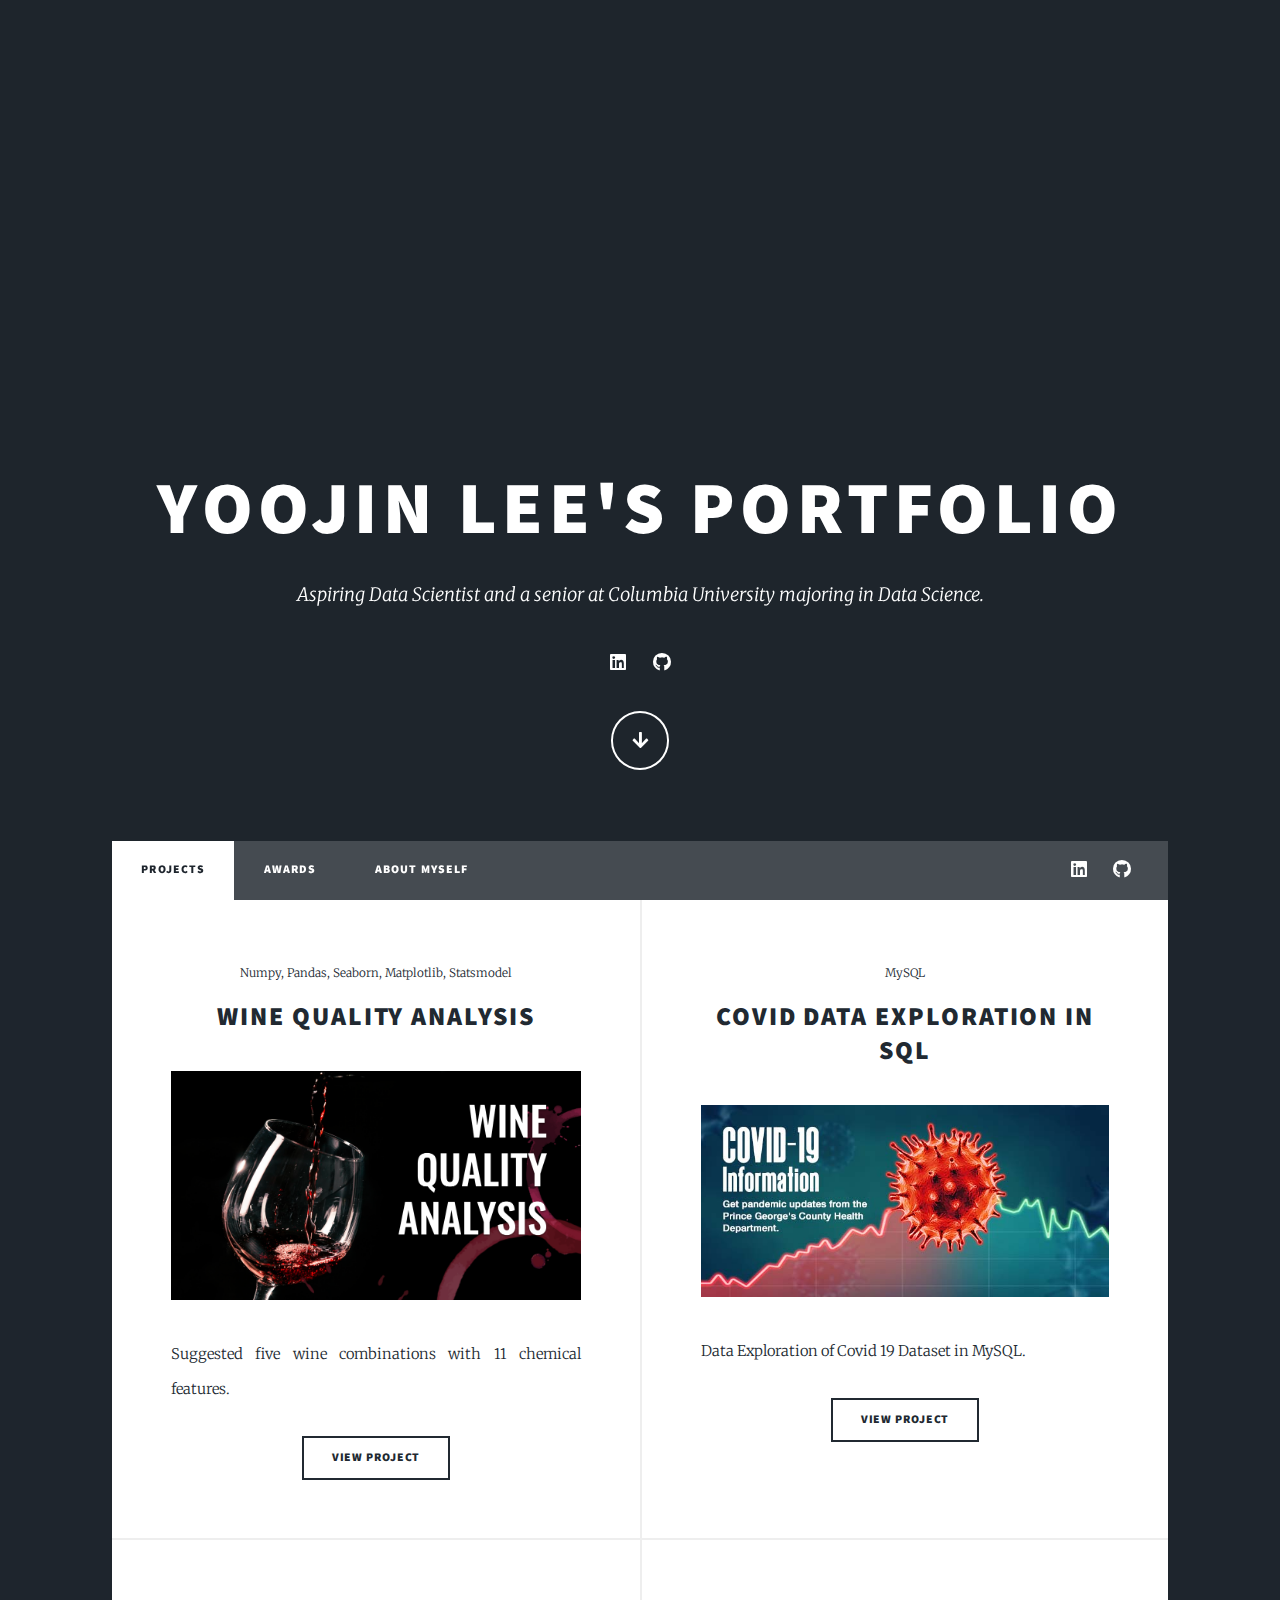
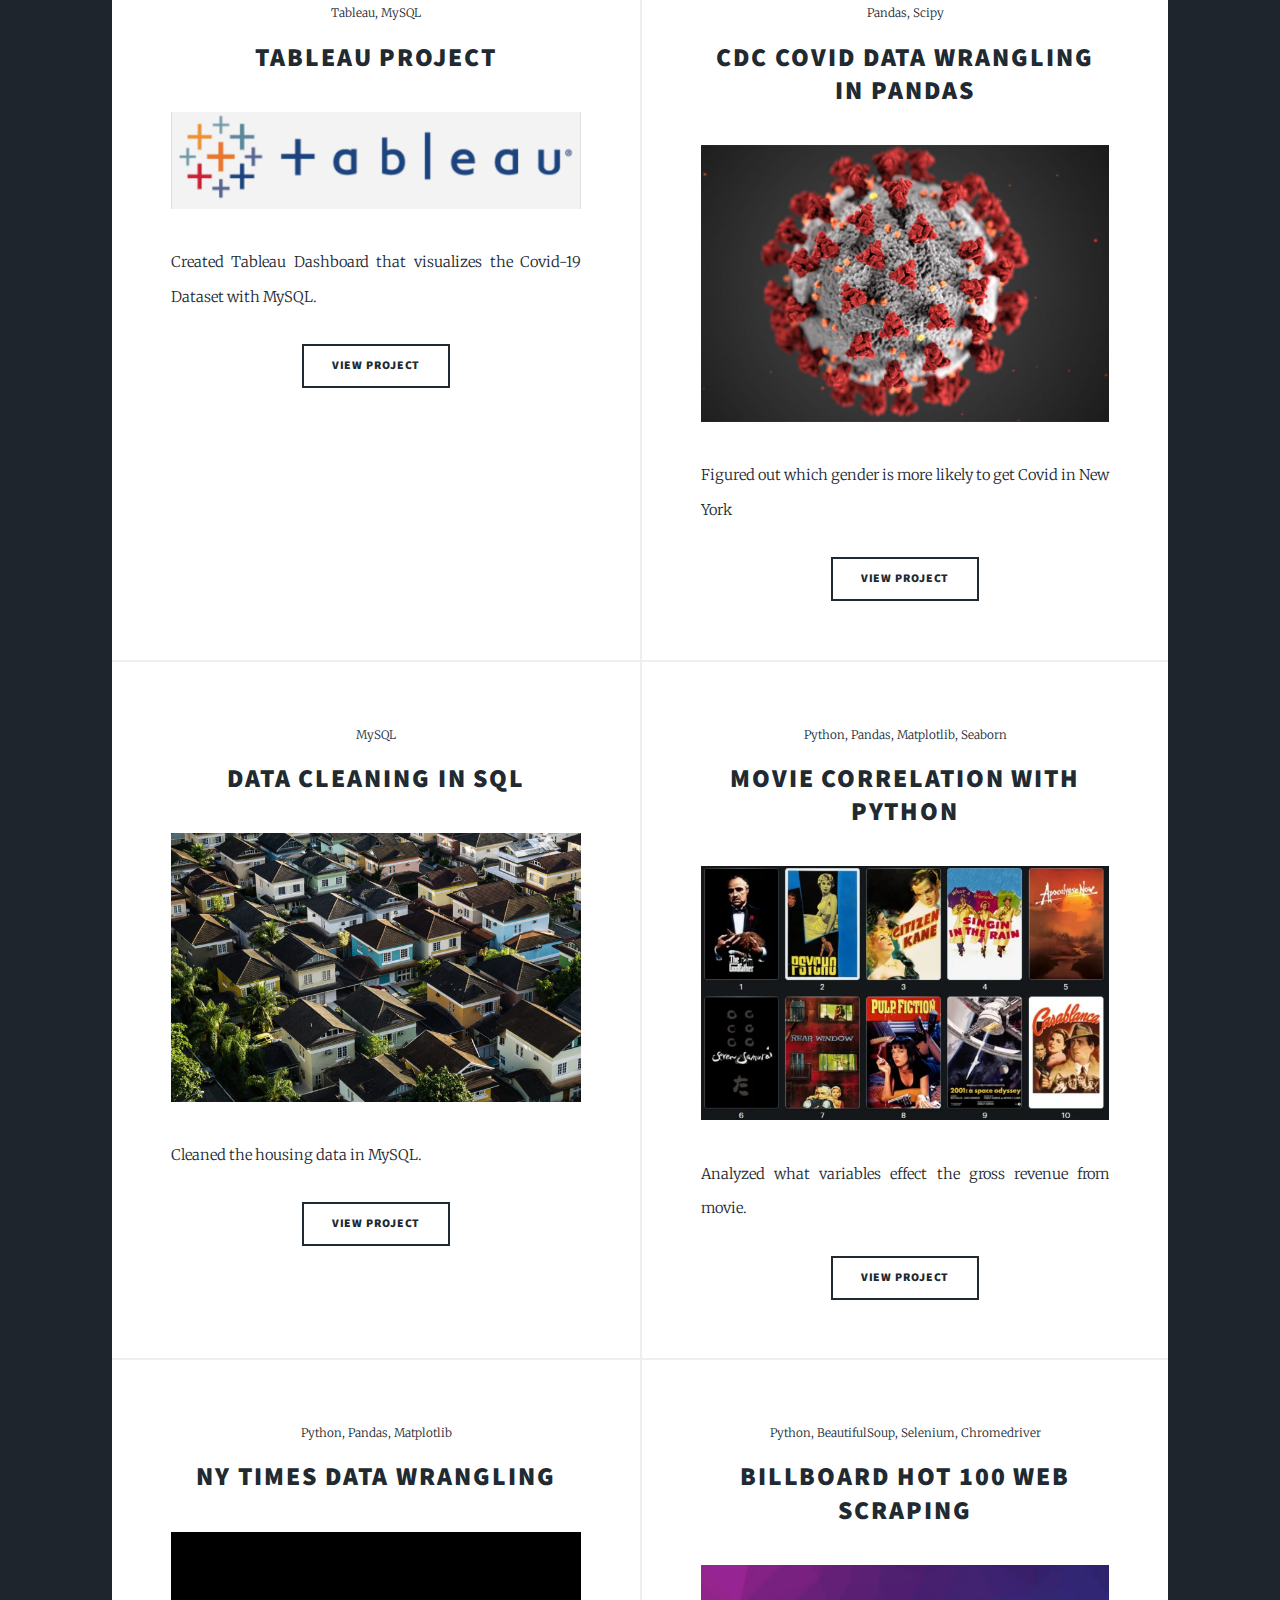
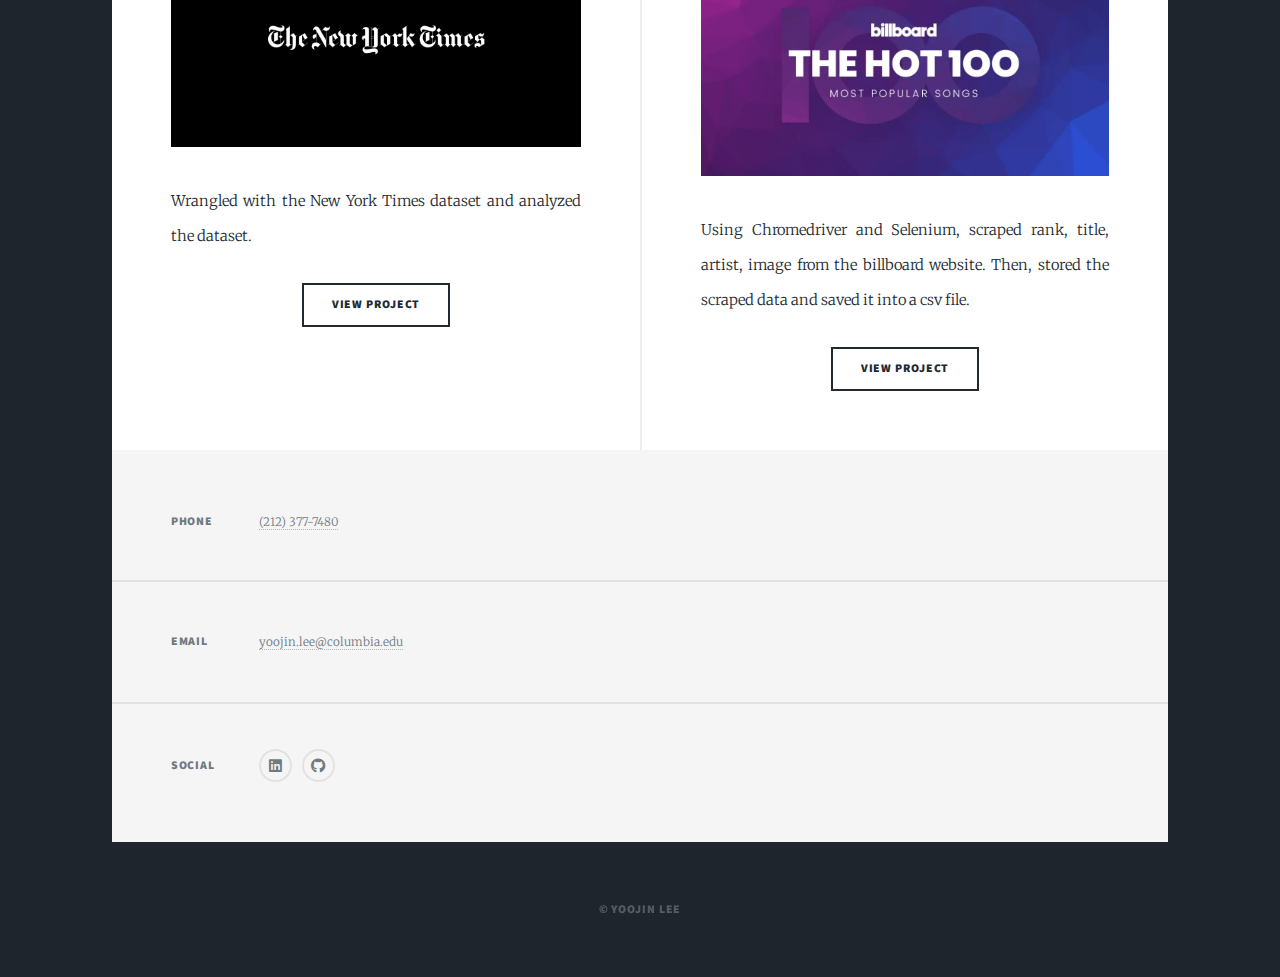
==== index.html @ 4688cf3a "Add files via upload" ====
<!DOCTYPE HTML>
<!--
	Massively by HTML5 UP
	html5up.net | @ajlkn
	Free for personal and commercial use under the CCA 3.0 license (html5up.net/license)
-->
<html>
	<head>
		<title>Yoojin Lee's Portfolio</title>
		<meta charset="utf-8" />
		<meta name="viewport" content="width=device-width, initial-scale=1, user-scalable=no" />
		<link rel="stylesheet" href="assets/css/main.css" />
		<noscript><link rel="stylesheet" href="assets/css/noscript.css" /></noscript>
	</head>
	<body class="is-preload">

		<!-- Wrapper -->
			<div id="wrapper" class="fade-in">

				<!-- Intro -->
					<div id="intro">
						<h1>Yoojin Lee's Portfolio<br />
						</h1>
						<p>Aspiring Data Scientist and a senior at Columbia University majoring in Data Science. <a href="https://html5up.net"></a><br />
						 <a href="https://html5up.net/license"></a></p>
						 <ul class="icons">
						<li><a href="https://www.linkedin.com/in/yoojinleeee/" class="icon brands fa-linkedin"><span class="label">LinkedIn</span></a></li>
						<li><a href="https://github.com/yl540016" class="icon brands fa-github"><span class="label">GitHub</span></a></li>
						</ul>
						<ul class="actions">
							<li><a href="#header" class="button icon solid solo fa-arrow-down scrolly">Continue</a></li>
						</ul>
					</div>

				<!-- Header -->
					<header id="header">
						<a href="index.html" class="logo">Projects</a>
					</header>

				<!-- Nav -->
					<nav id="nav">
						<ul class="links">
							<li class="active"><a href="index.html">Projects</a></li>
							<li><a href="generic.html">Awards</a></li>
							<li><a href="elements.html">About myself</a></li>
						</ul>
						<ul class="icons">
							<li><a href="#" class="icon brands fa-linkedin"><span class="label">LinkedIn</span></a></li>
							<li><a href="#" class="icon brands fa-github"><span class="label">GitHub</span></a></li>
						</ul>
					</nav>

				<!-- Main -->
					<div id="main">


						<!-- Posts -->
							<section class="posts">

								<!-- Wine Quality Analysis-->	
								<article>
									<header>
										<span class="date">Numpy, Pandas, Seaborn, Matplotlib, Statsmodel</span>
										<h2><a href="#">Wine Quality Analysis<br />
										</a></h2>
									</header>
									<a href="#" class="image fit"><img src="images/wine.png" alt="" /></a>
									<p>Suggested five wine combinations with 11 chemical features.</p>
									<ul class="actions special">
										<li><a href="https://github.com/yl540016/PortfolioProjects/blob/main/WineQualityAnalysis.ipynb" class="button">View Project</a></li>
									</ul>
								</article>

								<!-- COVID DATA -->	
								<article>
									<header>
										<span class="date">MySQL</span>
										<h2><a href="#">COVID Data Exploration in SQL<br />
										</a></h2>
									</header>
									<a href="#" class="image fit"><img src="images/covid.jpeg" alt="" /></a>
									<p>Data Exploration of Covid 19 Dataset in MySQL.</p>
									<ul class="actions special">
										<li><a href="https://github.com/yl540016/PortfolioProjects/blob/main/covid_project.sql" class="button">View Project</a></li>
									</ul>
								</article>

								<!-- Tableau-->	
								<article>
									<header>
										<span class="date">Tableau, MySQL</span>
										<h2><a href="#">Tableau Project<br />
										</a></h2>
									</header>
									<a href="#" class="image fit"><img src="images/tableau.png" alt="" /></a>
									<p> Created Tableau Dashboard that visualizes the Covid-19 Dataset with MySQL.</p>
									<ul class="actions special">
										<li><a href="https://public.tableau.com/app/profile/yoojin.lee/viz/CovidDashboard_16798632311930/Dashboard1#1" class="button">View Project</a></li>
									</ul>
								</article>


								<!-- CDC DATA -->	
								<article>
									<header>
										<span class="date">Pandas, Scipy</span>
										<h2><a href="#">CDC COVID Data Wrangling in Pandas<br />
										</a></h2>
									</header>
									<a href="#" class="image fit"><img src="images/cdc.jpeg" alt="" /></a>
									<p>Figured out which gender is more likely to get Covid in New York</p>
									<ul class="actions special">
										<li><a href="https://github.com/yl540016/PortfolioProjects/blob/main/CDCdatawrangling.ipynb" class="button">View Project</a></li>
									</ul>
								</article>

								
								
								

								<!-- HOUSING - SQL DATA -->	
								<article>
									<header>
										<span class="date">MySQL</span>
										<h2><a href="#">Data Cleaning in SQL<br />
										</a></h2>
									</header>
									<a href="#" class="image fit"><img src="images/nashville.png" alt="" /></a>
									<p>Cleaned the housing data in MySQL.</p>
									<ul class="actions special">
										<li><a href="https://github.com/yl540016/PortfolioProjects/blob/main/DataCleaning_NashvilleHousingData.sql" class="button">View Project</a></li>
									</ul>
								</article>

				

								<!-- MOVIE CORRELATION WITH PYTHON -->	
								<article>
									<header>
										<span class="date">Python, Pandas, Matplotlib, Seaborn</span>
										<h2><a href="#">MOVIE CORRELATION WITH PYTHON<br />
										</a></h2>
									</header>
									<a href="#" class="image fit"><img src="images/movies.png" alt="" /></a>
									<p>Analyzed what variables effect the gross revenue from movie.</p>
									<ul class="actions special">
										<li><a href="https://github.com/yl540016/PortfolioProjects/blob/main/MoviesCorrelation.ipynb" class="button">View Project</a></li>
									</ul>
								</article>

								<!-- NYTimes Data Wrangling-->
								<article>
									<header>
										<span class="date">Python, Pandas, Matplotlib</span>
										<h2><a href="#">NY Times 
											Data Wrangling<br />
										</a></h2>
									</header>
									<a href="#" class="image fit"><img src="images/nyt.png" alt="" /></a>
									<p>Wrangled with the New York Times dataset and analyzed the dataset.</p>
									<ul class="actions special">
										<li><a href="https://github.com/yl540016/PortfolioProjects/blob/main/NYTimesDataWrangling.ipynb" class="button">View Project</a></li>
									</ul>
								</article>		


								<!-- Billborad Hot 100 Scraping-->	
								<article>
									<header>
										<span class="date">Python, BeautifulSoup, Selenium, Chromedriver</span>
										<h2><a href="#">Billboard Hot 100 Web Scraping<br />
										</a></h2>
									</header>
									<a href="#" class="image fit"><img src="images/billboard.png" alt="" /></a>
									<p>Using Chromedriver and Selenium, scraped rank, title, artist, image from the billboard website. Then, stored the scraped data and saved it into a csv file. </p>
									<ul class="actions special">
										<li><a href="https://github.com/yl540016/BillboardHot100_Scraping" class="button">View Project</a></li>
									</ul>
								</article>

							</section>


					</div>

				<!-- Footer -->
					<footer id="footer">
						<section class="split contact">
							<section>
								<h3>Phone</h3>
								<p><a href="#">(212) 377-7480</a></p>
							</section>
							<section>
								<h3>Email</h3>
								<p><a href="#">yoojin.lee@columbia.edu</a></p>
							</section>
							<section>
								<h3>Social</h3>
								<ul class="icons alt">
									<li><a href="https://www.linkedin.com/in/yoojinleeee/" class="icon brands alt fa-linkedin"><span class="label">LinkedIn</span></a></li>
									<li><a href="https://github.com/yl540016" class="icon brands alt fa-github"><span class="label">GitHub</span></a></li>
								</ul>
							</section>
						</section>
					</footer>

				<!-- Copyright -->
					<div id="copyright">
						<ul><li>&copy; Yoojin Lee</li></ul>
					</div>

			</div>

		<!-- Scripts -->
			<script src="assets/js/jquery.min.js"></script>
			<script src="assets/js/jquery.scrollex.min.js"></script>
			<script src="assets/js/jquery.scrolly.min.js"></script>
			<script src="assets/js/browser.min.js"></script>
			<script src="assets/js/breakpoints.min.js"></script>
			<script src="assets/js/util.js"></script>
			<script src="assets/js/main.js"></script>

	</body>
</html>
---- assets/css/main.css ----
@import url(fontawesome-all.min.css);
@import url("https://fonts.googleapis.com/css?family=Merriweather:300,700,300italic,700italic|Source+Sans+Pro:900");

/*
	Massively by HTML5 UP
	html5up.net | @ajlkn
	Free for personal and commercial use under the CCA 3.0 license (html5up.net/license)
*/

html, body, div, span, applet, object,
iframe, h1, h2, h3, h4, h5, h6, p, blockquote,
pre, a, abbr, acronym, address, big, cite,
code, del, dfn, em, img, ins, kbd, q, s, samp,
small, strike, strong, sub, sup, tt, var, b,
u, i, center, dl, dt, dd, ol, ul, li, fieldset,
form, label, legend, table, caption, tbody,
tfoot, thead, tr, th, td, article, aside,
canvas, details, embed, figure, figcaption,
footer, header, hgroup, menu, nav, output, ruby,
section, summary, time, mark, audio, video {
	margin: 0;
	padding: 0;
	border: 0;
	font-size: 100%;
	font: inherit;
	vertical-align: baseline;}

article, aside, details, figcaption, figure,
footer, header, hgroup, menu, nav, section {
	display: block;}

body {
	line-height: 1;
}

ol, ul {
	list-style: none;
}

blockquote, q {
	quotes: none;
}

	blockquote:before, blockquote:after, q:before, q:after {
		content: '';
		content: none;
	}

table {
	border-collapse: collapse;
	border-spacing: 0;
}

body {
	-webkit-text-size-adjust: none;
}

mark {
	background-color: transparent;
	color: inherit;
}

input::-moz-focus-inner {
	border: 0;
	padding: 0;
}

input, select, textarea {
	-moz-appearance: none;
	-webkit-appearance: none;
	-ms-appearance: none;
	appearance: none;
}

/* Basic */

	@-ms-viewport {
		width: device-width;
	}

	body {
		-ms-overflow-style: scrollbar;
	}

	@media screen and (max-width: 480px) {

		html, body {
			min-width: 320px;
		}

	}

	html {
		box-sizing: border-box;
	}

	*, *:before, *:after {
		box-sizing: inherit;
	}

	body {
		background-color: #1e252d;
	}

		body.is-preload *, body.is-preload *:before, body.is-preload *:after {
			-moz-animation: none !important;
			-webkit-animation: none !important;
			-ms-animation: none !important;
			animation: none !important;
			-moz-transition: none !important;
			-webkit-transition: none !important;
			-ms-transition: none !important;
			transition: none !important;
		}

/* Type */

	html {
		font-size: 16pt;
	}

		@media screen and (max-width: 1680px) {

			html {
				font-size: 12pt;
			}

		}

		@media screen and (max-width: 1280px) {

			html {
				font-size: 11pt;
			}

		}

		@media screen and (max-width: 360px) {

			html {
				font-size: 10pt;
			}

		}

	body {
		color: #212931;
	}

	body, input, select, textarea {
		font-family: "Merriweather", Georgia, serif;
		font-weight: 300;
		font-size: 1rem;
		line-height: 2.375;
	}

	a {
		-moz-transition: color 0.2s ease-in-out, background-color 0.2s ease-in-out, border-color 0.2s ease-in-out, box-shadow 0.2s ease-in-out;
		-webkit-transition: color 0.2s ease-in-out, background-color 0.2s ease-in-out, border-color 0.2s ease-in-out, box-shadow 0.2s ease-in-out;
		-ms-transition: color 0.2s ease-in-out, background-color 0.2s ease-in-out, border-color 0.2s ease-in-out, box-shadow 0.2s ease-in-out;
		transition: color 0.2s ease-in-out, background-color 0.2s ease-in-out, border-color 0.2s ease-in-out, box-shadow 0.2s ease-in-out;
		border-bottom: dotted 1px;
		text-decoration: none;
	}

		a:hover {
			border-bottom-color: transparent;
		}

	strong, b {
		font-weight: 600;
	}

	em, i {
		font-style: italic;
	}

	p {
		text-align: justify;
		margin: 0 0 2rem 0;
	}

	h1, h2, h3, h4, h5, h6 {
		font-family: "Source Sans Pro", Helvetica, sans-serif;
		font-weight: 900;
		line-height: 1.5;
		letter-spacing: 0.075em;
		text-transform: uppercase;
		margin: 0 0 1rem 0;
	}

		h1 a, h2 a, h3 a, h4 a, h5 a, h6 a {
			border-bottom: 0;
			color: inherit;
			text-decoration: none;
		}

	h1 {
		font-size: 4rem;
		line-height: 1.1;
		margin: 0 0 2rem 0;
	}

	h2 {
		font-size: 1.75rem;
		line-height: 1.3;
		margin: 0 0 1.5rem 0;
	}

	h3 {
		font-size: 1.25rem;
		margin: 0 0 1.5rem 0;
	}

	h4 {
		font-size: 1rem;
	}

	h5 {
		font-size: 0.9rem;
	}

	h6 {
		font-size: 0.8rem;
	}

	sub {
		font-size: 0.8rem;
		position: relative;
		top: 0.5rem;
	}

	sup {
		font-size: 0.8rem;
		position: relative;
		top: -0.5rem;
	}

	blockquote {
		border-left: solid 4px;
		font-style: italic;
		margin: 0 0 2rem 0;
		padding: 0.5rem 0 0.5rem 2rem;
	}

	code {
		border: solid 2px;
		font-family: "Courier New", monospace;
		font-size: 0.9rem;
		margin: 0 0.25rem;
		padding: 0.25rem 0.65rem;
	}

	pre {
		-webkit-overflow-scrolling: touch;
		font-family: "Courier New", monospace;
		font-size: 0.9rem;
		margin: 0 0 2rem 0;
	}

		pre code {
			display: block;
			line-height: 1.75;
			padding: 1rem 1.5rem;
			overflow-x: auto;
		}

	hr {
		border: 0;
		border-bottom: solid 2px;
		margin: 3rem 0;
	}

		hr.major {
			margin: 5rem 0;
		}

	.align-left {
		text-align: left;
	}

	.align-center {
		text-align: center;
	}

	.align-right {
		text-align: right;
	}

	input, select, textarea {
		color: #212931;
	}

	a {
		color: #212931;
		border-bottom-color: rgba(33, 41, 49, 0.5);
	}

		a:hover {
			border-bottom-color: transparent;
			color: #18bfef !important;
		}

	strong, b {
		color: #212931;
	}

	h1, h2, h3, h4, h5, h6 {
		color: #212931;
	}

	blockquote {
		border-left-color: #eeeeee;
	}

	code {
		background: rgba(220, 220, 220, 0.25);
		border-color: #eeeeee;
	}

	hr {
		border-bottom-color: #eeeeee;
	}

/* Row */

	.row {
		display: flex;
		flex-wrap: wrap;
		box-sizing: border-box;
		align-items: stretch;
	}

		.row > * {
			box-sizing: border-box;
		}

		.row.gtr-uniform > * > :last-child {
			margin-bottom: 0;
		}

		.row.aln-left {
			justify-content: flex-start;
		}

		.row.aln-center {
			justify-content: center;
		}

		.row.aln-right {
			justify-content: flex-end;
		}

		.row.aln-top {
			align-items: flex-start;
		}

		.row.aln-middle {
			align-items: center;
		}

		.row.aln-bottom {
			align-items: flex-end;
		}

		.row > .imp {
			order: -1;
		}

		.row > .col-1 {
			width: 8.33333%;
		}

		.row > .off-1 {
			margin-left: 8.33333%;
		}

		.row > .col-2 {
			width: 16.66667%;
		}

		.row > .off-2 {
			margin-left: 16.66667%;
		}

		.row > .col-3 {
			width: 25%;
		}

		.row > .off-3 {
			margin-left: 25%;
		}

		.row > .col-4 {
			width: 33.33333%;
		}

		.row > .off-4 {
			margin-left: 33.33333%;
		}

		.row > .col-5 {
			width: 41.66667%;
		}

		.row > .off-5 {
			margin-left: 41.66667%;
		}

		.row > .col-6 {
			width: 50%;
		}

		.row > .off-6 {
			margin-left: 50%;
		}

		.row > .col-7 {
			width: 58.33333%;
		}

		.row > .off-7 {
			margin-left: 58.33333%;
		}

		.row > .col-8 {
			width: 66.66667%;
		}

		.row > .off-8 {
			margin-left: 66.66667%;
		}

		.row > .col-9 {
			width: 75%;
		}

		.row > .off-9 {
			margin-left: 75%;
		}

		.row > .col-10 {
			width: 83.33333%;
		}

		.row > .off-10 {
			margin-left: 83.33333%;
		}

		.row > .col-11 {
			width: 91.66667%;
		}

		.row > .off-11 {
			margin-left: 91.66667%;
		}

		.row > .col-12 {
			width: 100%;
		}

		.row > .off-12 {
			margin-left: 100%;
		}

		.row.gtr-0 {
			margin-top: 0;
			margin-left: 0rem;
		}

			.row.gtr-0 > * {
				padding: 0 0 0 0rem;
			}

			.row.gtr-0.gtr-uniform {
				margin-top: 0rem;
			}

				.row.gtr-0.gtr-uniform > * {
					padding-top: 0rem;
				}

		.row.gtr-25 {
			margin-top: 0;
			margin-left: -0.375rem;
		}

			.row.gtr-25 > * {
				padding: 0 0 0 0.375rem;
			}

			.row.gtr-25.gtr-uniform {
				margin-top: -0.375rem;
			}

				.row.gtr-25.gtr-uniform > * {
					padding-top: 0.375rem;
				}

		.row.gtr-50 {
			margin-top: 0;
			margin-left: -0.75rem;
		}

			.row.gtr-50 > * {
				padding: 0 0 0 0.75rem;
			}

			.row.gtr-50.gtr-uniform {
				margin-top: -0.75rem;
			}

				.row.gtr-50.gtr-uniform > * {
					padding-top: 0.75rem;
				}

		.row {
			margin-top: 0;
			margin-left: -1.5rem;
		}

			.row > * {
				padding: 0 0 0 1.5rem;
			}

			.row.gtr-uniform {
				margin-top: -1.5rem;
			}

				.row.gtr-uniform > * {
					padding-top: 1.5rem;
				}

		.row.gtr-150 {
			margin-top: 0;
			margin-left: -2.25rem;
		}

			.row.gtr-150 > * {
				padding: 0 0 0 2.25rem;
			}

			.row.gtr-150.gtr-uniform {
				margin-top: -2.25rem;
			}

				.row.gtr-150.gtr-uniform > * {
					padding-top: 2.25rem;
				}

		.row.gtr-200 {
			margin-top: 0;
			margin-left: -3rem;
		}

			.row.gtr-200 > * {
				padding: 0 0 0 3rem;
			}

			.row.gtr-200.gtr-uniform {
				margin-top: -3rem;
			}

				.row.gtr-200.gtr-uniform > * {
					padding-top: 3rem;
				}

		@media screen and (max-width: 1680px) {

			.row {
				display: flex;
				flex-wrap: wrap;
				box-sizing: border-box;
				align-items: stretch;
			}

				.row > * {
					box-sizing: border-box;
				}

				.row.gtr-uniform > * > :last-child {
					margin-bottom: 0;
				}

				.row.aln-left {
					justify-content: flex-start;
				}

				.row.aln-center {
					justify-content: center;
				}

				.row.aln-right {
					justify-content: flex-end;
				}

				.row.aln-top {
					align-items: flex-start;
				}

				.row.aln-middle {
					align-items: center;
				}

				.row.aln-bottom {
					align-items: flex-end;
				}

				.row > .imp-xlarge {
					order: -1;
				}

				.row > .col-1-xlarge {
					width: 8.33333%;
				}

				.row > .off-1-xlarge {
					margin-left: 8.33333%;
				}

				.row > .col-2-xlarge {
					width: 16.66667%;
				}

				.row > .off-2-xlarge {
					margin-left: 16.66667%;
				}

				.row > .col-3-xlarge {
					width: 25%;
				}

				.row > .off-3-xlarge {
					margin-left: 25%;
				}

				.row > .col-4-xlarge {
					width: 33.33333%;
				}

				.row > .off-4-xlarge {
					margin-left: 33.33333%;
				}

				.row > .col-5-xlarge {
					width: 41.66667%;
				}

				.row > .off-5-xlarge {
					margin-left: 41.66667%;
				}

				.row > .col-6-xlarge {
					width: 50%;
				}

				.row > .off-6-xlarge {
					margin-left: 50%;
				}

				.row > .col-7-xlarge {
					width: 58.33333%;
				}

				.row > .off-7-xlarge {
					margin-left: 58.33333%;
				}

				.row > .col-8-xlarge {
					width: 66.66667%;
				}

				.row > .off-8-xlarge {
					margin-left: 66.66667%;
				}

				.row > .col-9-xlarge {
					width: 75%;
				}

				.row > .off-9-xlarge {
					margin-left: 75%;
				}

				.row > .col-10-xlarge {
					width: 83.33333%;
				}

				.row > .off-10-xlarge {
					margin-left: 83.33333%;
				}

				.row > .col-11-xlarge {
					width: 91.66667%;
				}

				.row > .off-11-xlarge {
					margin-left: 91.66667%;
				}

				.row > .col-12-xlarge {
					width: 100%;
				}

				.row > .off-12-xlarge {
					margin-left: 100%;
				}

				.row.gtr-0 {
					margin-top: 0;
					margin-left: 0rem;
				}

					.row.gtr-0 > * {
						padding: 0 0 0 0rem;
					}

					.row.gtr-0.gtr-uniform {
						margin-top: 0rem;
					}

						.row.gtr-0.gtr-uniform > * {
							padding-top: 0rem;
						}

				.row.gtr-25 {
					margin-top: 0;
					margin-left: -0.375rem;
				}

					.row.gtr-25 > * {
						padding: 0 0 0 0.375rem;
					}

					.row.gtr-25.gtr-uniform {
						margin-top: -0.375rem;
					}

						.row.gtr-25.gtr-uniform > * {
							padding-top: 0.375rem;
						}

				.row.gtr-50 {
					margin-top: 0;
					margin-left: -0.75rem;
				}

					.row.gtr-50 > * {
						padding: 0 0 0 0.75rem;
					}

					.row.gtr-50.gtr-uniform {
						margin-top: -0.75rem;
					}

						.row.gtr-50.gtr-uniform > * {
							padding-top: 0.75rem;
						}

				.row {
					margin-top: 0;
					margin-left: -1.5rem;
				}

					.row > * {
						padding: 0 0 0 1.5rem;
					}

					.row.gtr-uniform {
						margin-top: -1.5rem;
					}

						.row.gtr-uniform > * {
							padding-top: 1.5rem;
						}

				.row.gtr-150 {
					margin-top: 0;
					margin-left: -2.25rem;
				}

					.row.gtr-150 > * {
						padding: 0 0 0 2.25rem;
					}

					.row.gtr-150.gtr-uniform {
						margin-top: -2.25rem;
					}

						.row.gtr-150.gtr-uniform > * {
							padding-top: 2.25rem;
						}

				.row.gtr-200 {
					margin-top: 0;
					margin-left: -3rem;
				}

					.row.gtr-200 > * {
						padding: 0 0 0 3rem;
					}

					.row.gtr-200.gtr-uniform {
						margin-top: -3rem;
					}

						.row.gtr-200.gtr-uniform > * {
							padding-top: 3rem;
						}

		}

		@media screen and (max-width: 1280px) {

			.row {
				display: flex;
				flex-wrap: wrap;
				box-sizing: border-box;
				align-items: stretch;
			}

				.row > * {
					box-sizing: border-box;
				}

				.row.gtr-uniform > * > :last-child {
					margin-bottom: 0;
				}

				.row.aln-left {
					justify-content: flex-start;
				}

				.row.aln-center {
					justify-content: center;
				}

				.row.aln-right {
					justify-content: flex-end;
				}

				.row.aln-top {
					align-items: flex-start;
				}

				.row.aln-middle {
					align-items: center;
				}

				.row.aln-bottom {
					align-items: flex-end;
				}

				.row > .imp-large {
					order: -1;
				}

				.row > .col-1-large {
					width: 8.33333%;
				}

				.row > .off-1-large {
					margin-left: 8.33333%;
				}

				.row > .col-2-large {
					width: 16.66667%;
				}

				.row > .off-2-large {
					margin-left: 16.66667%;
				}

				.row > .col-3-large {
					width: 25%;
				}

				.row > .off-3-large {
					margin-left: 25%;
				}

				.row > .col-4-large {
					width: 33.33333%;
				}

				.row > .off-4-large {
					margin-left: 33.33333%;
				}

				.row > .col-5-large {
					width: 41.66667%;
				}

				.row > .off-5-large {
					margin-left: 41.66667%;
				}

				.row > .col-6-large {
					width: 50%;
				}

				.row > .off-6-large {
					margin-left: 50%;
				}

				.row > .col-7-large {
					width: 58.33333%;
				}

				.row > .off-7-large {
					margin-left: 58.33333%;
				}

				.row > .col-8-large {
					width: 66.66667%;
				}

				.row > .off-8-large {
					margin-left: 66.66667%;
				}

				.row > .col-9-large {
					width: 75%;
				}

				.row > .off-9-large {
					margin-left: 75%;
				}

				.row > .col-10-large {
					width: 83.33333%;
				}

				.row > .off-10-large {
					margin-left: 83.33333%;
				}

				.row > .col-11-large {
					width: 91.66667%;
				}

				.row > .off-11-large {
					margin-left: 91.66667%;
				}

				.row > .col-12-large {
					width: 100%;
				}

				.row > .off-12-large {
					margin-left: 100%;
				}

				.row.gtr-0 {
					margin-top: 0;
					margin-left: 0rem;
				}

					.row.gtr-0 > * {
						padding: 0 0 0 0rem;
					}

					.row.gtr-0.gtr-uniform {
						margin-top: 0rem;
					}

						.row.gtr-0.gtr-uniform > * {
							padding-top: 0rem;
						}

				.row.gtr-25 {
					margin-top: 0;
					margin-left: -0.375rem;
				}

					.row.gtr-25 > * {
						padding: 0 0 0 0.375rem;
					}

					.row.gtr-25.gtr-uniform {
						margin-top: -0.375rem;
					}

						.row.gtr-25.gtr-uniform > * {
							padding-top: 0.375rem;
						}

				.row.gtr-50 {
					margin-top: 0;
					margin-left: -0.75rem;
				}

					.row.gtr-50 > * {
						padding: 0 0 0 0.75rem;
					}

					.row.gtr-50.gtr-uniform {
						margin-top: -0.75rem;
					}

						.row.gtr-50.gtr-uniform > * {
							padding-top: 0.75rem;
						}

				.row {
					margin-top: 0;
					margin-left: -1.5rem;
				}

					.row > * {
						padding: 0 0 0 1.5rem;
					}

					.row.gtr-uniform {
						margin-top: -1.5rem;
					}

						.row.gtr-uniform > * {
							padding-top: 1.5rem;
						}

				.row.gtr-150 {
					margin-top: 0;
					margin-left: -2.25rem;
				}

					.row.gtr-150 > * {
						padding: 0 0 0 2.25rem;
					}

					.row.gtr-150.gtr-uniform {
						margin-top: -2.25rem;
					}

						.row.gtr-150.gtr-uniform > * {
							padding-top: 2.25rem;
						}

				.row.gtr-200 {
					margin-top: 0;
					margin-left: -3rem;
				}

					.row.gtr-200 > * {
						padding: 0 0 0 3rem;
					}

					.row.gtr-200.gtr-uniform {
						margin-top: -3rem;
					}

						.row.gtr-200.gtr-uniform > * {
							padding-top: 3rem;
						}

		}

		@media screen and (max-width: 980px) {

			.row {
				display: flex;
				flex-wrap: wrap;
				box-sizing: border-box;
				align-items: stretch;
			}

				.row > * {
					box-sizing: border-box;
				}

				.row.gtr-uniform > * > :last-child {
					margin-bottom: 0;
				}

				.row.aln-left {
					justify-content: flex-start;
				}

				.row.aln-center {
					justify-content: center;
				}

				.row.aln-right {
					justify-content: flex-end;
				}

				.row.aln-top {
					align-items: flex-start;
				}

				.row.aln-middle {
					align-items: center;
				}

				.row.aln-bottom {
					align-items: flex-end;
				}

				.row > .imp-medium {
					order: -1;
				}

				.row > .col-1-medium {
					width: 8.33333%;
				}

				.row > .off-1-medium {
					margin-left: 8.33333%;
				}

				.row > .col-2-medium {
					width: 16.66667%;
				}

				.row > .off-2-medium {
					margin-left: 16.66667%;
				}

				.row > .col-3-medium {
					width: 25%;
				}

				.row > .off-3-medium {
					margin-left: 25%;
				}

				.row > .col-4-medium {
					width: 33.33333%;
				}

				.row > .off-4-medium {
					margin-left: 33.33333%;
				}

				.row > .col-5-medium {
					width: 41.66667%;
				}

				.row > .off-5-medium {
					margin-left: 41.66667%;
				}

				.row > .col-6-medium {
					width: 50%;
				}

				.row > .off-6-medium {
					margin-left: 50%;
				}

				.row > .col-7-medium {
					width: 58.33333%;
				}

				.row > .off-7-medium {
					margin-left: 58.33333%;
				}

				.row > .col-8-medium {
					width: 66.66667%;
				}

				.row > .off-8-medium {
					margin-left: 66.66667%;
				}

				.row > .col-9-medium {
					width: 75%;
				}

				.row > .off-9-medium {
					margin-left: 75%;
				}

				.row > .col-10-medium {
					width: 83.33333%;
				}

				.row > .off-10-medium {
					margin-left: 83.33333%;
				}

				.row > .col-11-medium {
					width: 91.66667%;
				}

				.row > .off-11-medium {
					margin-left: 91.66667%;
				}

				.row > .col-12-medium {
					width: 100%;
				}

				.row > .off-12-medium {
					margin-left: 100%;
				}

				.row.gtr-0 {
					margin-top: 0;
					margin-left: 0rem;
				}

					.row.gtr-0 > * {
						padding: 0 0 0 0rem;
					}

					.row.gtr-0.gtr-uniform {
						margin-top: 0rem;
					}

						.row.gtr-0.gtr-uniform > * {
							padding-top: 0rem;
						}

				.row.gtr-25 {
					margin-top: 0;
					margin-left: -0.375rem;
				}

					.row.gtr-25 > * {
						padding: 0 0 0 0.375rem;
					}

					.row.gtr-25.gtr-uniform {
						margin-top: -0.375rem;
					}

						.row.gtr-25.gtr-uniform > * {
							padding-top: 0.375rem;
						}

				.row.gtr-50 {
					margin-top: 0;
					margin-left: -0.75rem;
				}

					.row.gtr-50 > * {
						padding: 0 0 0 0.75rem;
					}

					.row.gtr-50.gtr-uniform {
						margin-top: -0.75rem;
					}

						.row.gtr-50.gtr-uniform > * {
							padding-top: 0.75rem;
						}

				.row {
					margin-top: 0;
					margin-left: -1.5rem;
				}

					.row > * {
						padding: 0 0 0 1.5rem;
					}

					.row.gtr-uniform {
						margin-top: -1.5rem;
					}

						.row.gtr-uniform > * {
							padding-top: 1.5rem;
						}

				.row.gtr-150 {
					margin-top: 0;
					margin-left: -2.25rem;
				}

					.row.gtr-150 > * {
						padding: 0 0 0 2.25rem;
					}

					.row.gtr-150.gtr-uniform {
						margin-top: -2.25rem;
					}

						.row.gtr-150.gtr-uniform > * {
							padding-top: 2.25rem;
						}

				.row.gtr-200 {
					margin-top: 0;
					margin-left: -3rem;
				}

					.row.gtr-200 > * {
						padding: 0 0 0 3rem;
					}

					.row.gtr-200.gtr-uniform {
						margin-top: -3rem;
					}

						.row.gtr-200.gtr-uniform > * {
							padding-top: 3rem;
						}

		}

		@media screen and (max-width: 736px) {

			.row {
				display: flex;
				flex-wrap: wrap;
				box-sizing: border-box;
				align-items: stretch;
			}

				.row > * {
					box-sizing: border-box;
				}

				.row.gtr-uniform > * > :last-child {
					margin-bottom: 0;
				}

				.row.aln-left {
					justify-content: flex-start;
				}

				.row.aln-center {
					justify-content: center;
				}

				.row.aln-right {
					justify-content: flex-end;
				}

				.row.aln-top {
					align-items: flex-start;
				}

				.row.aln-middle {
					align-items: center;
				}

				.row.aln-bottom {
					align-items: flex-end;
				}

				.row > .imp-small {
					order: -1;
				}

				.row > .col-1-small {
					width: 8.33333%;
				}

				.row > .off-1-small {
					margin-left: 8.33333%;
				}

				.row > .col-2-small {
					width: 16.66667%;
				}

				.row > .off-2-small {
					margin-left: 16.66667%;
				}

				.row > .col-3-small {
					width: 25%;
				}

				.row > .off-3-small {
					margin-left: 25%;
				}

				.row > .col-4-small {
					width: 33.33333%;
				}

				.row > .off-4-small {
					margin-left: 33.33333%;
				}

				.row > .col-5-small {
					width: 41.66667%;
				}

				.row > .off-5-small {
					margin-left: 41.66667%;
				}

				.row > .col-6-small {
					width: 50%;
				}

				.row > .off-6-small {
					margin-left: 50%;
				}

				.row > .col-7-small {
					width: 58.33333%;
				}

				.row > .off-7-small {
					margin-left: 58.33333%;
				}

				.row > .col-8-small {
					width: 66.66667%;
				}

				.row > .off-8-small {
					margin-left: 66.66667%;
				}

				.row > .col-9-small {
					width: 75%;
				}

				.row > .off-9-small {
					margin-left: 75%;
				}

				.row > .col-10-small {
					width: 83.33333%;
				}

				.row > .off-10-small {
					margin-left: 83.33333%;
				}

				.row > .col-11-small {
					width: 91.66667%;
				}

				.row > .off-11-small {
					margin-left: 91.66667%;
				}

				.row > .col-12-small {
					width: 100%;
				}

				.row > .off-12-small {
					margin-left: 100%;
				}

				.row.gtr-0 {
					margin-top: 0;
					margin-left: 0rem;
				}

					.row.gtr-0 > * {
						padding: 0 0 0 0rem;
					}

					.row.gtr-0.gtr-uniform {
						margin-top: 0rem;
					}

						.row.gtr-0.gtr-uniform > * {
							padding-top: 0rem;
						}

				.row.gtr-25 {
					margin-top: 0;
					margin-left: -0.375rem;
				}

					.row.gtr-25 > * {
						padding: 0 0 0 0.375rem;
					}

					.row.gtr-25.gtr-uniform {
						margin-top: -0.375rem;
					}

						.row.gtr-25.gtr-uniform > * {
							padding-top: 0.375rem;
						}

				.row.gtr-50 {
					margin-top: 0;
					margin-left: -0.75rem;
				}

					.row.gtr-50 > * {
						padding: 0 0 0 0.75rem;
					}

					.row.gtr-50.gtr-uniform {
						margin-top: -0.75rem;
					}

						.row.gtr-50.gtr-uniform > * {
							padding-top: 0.75rem;
						}

				.row {
					margin-top: 0;
					margin-left: -1.5rem;
				}

					.row > * {
						padding: 0 0 0 1.5rem;
					}

					.row.gtr-uniform {
						margin-top: -1.5rem;
					}

						.row.gtr-uniform > * {
							padding-top: 1.5rem;
						}

				.row.gtr-150 {
					margin-top: 0;
					margin-left: -2.25rem;
				}

					.row.gtr-150 > * {
						padding: 0 0 0 2.25rem;
					}

					.row.gtr-150.gtr-uniform {
						margin-top: -2.25rem;
					}

						.row.gtr-150.gtr-uniform > * {
							padding-top: 2.25rem;
						}

				.row.gtr-200 {
					margin-top: 0;
					margin-left: -3rem;
				}

					.row.gtr-200 > * {
						padding: 0 0 0 3rem;
					}

					.row.gtr-200.gtr-uniform {
						margin-top: -3rem;
					}

						.row.gtr-200.gtr-uniform > * {
							padding-top: 3rem;
						}

		}

		@media screen and (max-width: 480px) {

			.row {
				display: flex;
				flex-wrap: wrap;
				box-sizing: border-box;
				align-items: stretch;
			}

				.row > * {
					box-sizing: border-box;
				}

				.row.gtr-uniform > * > :last-child {
					margin-bottom: 0;
				}

				.row.aln-left {
					justify-content: flex-start;
				}

				.row.aln-center {
					justify-content: center;
				}

				.row.aln-right {
					justify-content: flex-end;
				}

				.row.aln-top {
					align-items: flex-start;
				}

				.row.aln-middle {
					align-items: center;
				}

				.row.aln-bottom {
					align-items: flex-end;
				}

				.row > .imp-xsmall {
					order: -1;
				}

				.row > .col-1-xsmall {
					width: 8.33333%;
				}

				.row > .off-1-xsmall {
					margin-left: 8.33333%;
				}

				.row > .col-2-xsmall {
					width: 16.66667%;
				}

				.row > .off-2-xsmall {
					margin-left: 16.66667%;
				}

				.row > .col-3-xsmall {
					width: 25%;
				}

				.row > .off-3-xsmall {
					margin-left: 25%;
				}

				.row > .col-4-xsmall {
					width: 33.33333%;
				}

				.row > .off-4-xsmall {
					margin-left: 33.33333%;
				}

				.row > .col-5-xsmall {
					width: 41.66667%;
				}

				.row > .off-5-xsmall {
					margin-left: 41.66667%;
				}

				.row > .col-6-xsmall {
					width: 50%;
				}

				.row > .off-6-xsmall {
					margin-left: 50%;
				}

				.row > .col-7-xsmall {
					width: 58.33333%;
				}

				.row > .off-7-xsmall {
					margin-left: 58.33333%;
				}

				.row > .col-8-xsmall {
					width: 66.66667%;
				}

				.row > .off-8-xsmall {
					margin-left: 66.66667%;
				}

				.row > .col-9-xsmall {
					width: 75%;
				}

				.row > .off-9-xsmall {
					margin-left: 75%;
				}

				.row > .col-10-xsmall {
					width: 83.33333%;
				}

				.row > .off-10-xsmall {
					margin-left: 83.33333%;
				}

				.row > .col-11-xsmall {
					width: 91.66667%;
				}

				.row > .off-11-xsmall {
					margin-left: 91.66667%;
				}

				.row > .col-12-xsmall {
					width: 100%;
				}

				.row > .off-12-xsmall {
					margin-left: 100%;
				}

				.row.gtr-0 {
					margin-top: 0;
					margin-left: 0rem;
				}

					.row.gtr-0 > * {
						padding: 0 0 0 0rem;
					}

					.row.gtr-0.gtr-uniform {
						margin-top: 0rem;
					}

						.row.gtr-0.gtr-uniform > * {
							padding-top: 0rem;
						}

				.row.gtr-25 {
					margin-top: 0;
					margin-left: -0.375rem;
				}

					.row.gtr-25 > * {
						padding: 0 0 0 0.375rem;
					}

					.row.gtr-25.gtr-uniform {
						margin-top: -0.375rem;
					}

						.row.gtr-25.gtr-uniform > * {
							padding-top: 0.375rem;
						}

				.row.gtr-50 {
					margin-top: 0;
					margin-left: -0.75rem;
				}

					.row.gtr-50 > * {
						padding: 0 0 0 0.75rem;
					}

					.row.gtr-50.gtr-uniform {
						margin-top: -0.75rem;
					}

						.row.gtr-50.gtr-uniform > * {
							padding-top: 0.75rem;
						}

				.row {
					margin-top: 0;
					margin-left: -1.5rem;
				}

					.row > * {
						padding: 0 0 0 1.5rem;
					}

					.row.gtr-uniform {
						margin-top: -1.5rem;
					}

						.row.gtr-uniform > * {
							padding-top: 1.5rem;
						}

				.row.gtr-150 {
					margin-top: 0;
					margin-left: -2.25rem;
				}

					.row.gtr-150 > * {
						padding: 0 0 0 2.25rem;
					}

					.row.gtr-150.gtr-uniform {
						margin-top: -2.25rem;
					}

						.row.gtr-150.gtr-uniform > * {
							padding-top: 2.25rem;
						}

				.row.gtr-200 {
					margin-top: 0;
					margin-left: -3rem;
				}

					.row.gtr-200 > * {
						padding: 0 0 0 3rem;
					}

					.row.gtr-200.gtr-uniform {
						margin-top: -3rem;
					}

						.row.gtr-200.gtr-uniform > * {
							padding-top: 3rem;
						}

		}

		@media screen and (max-width: 360px) {

			.row {
				display: flex;
				flex-wrap: wrap;
				box-sizing: border-box;
				align-items: stretch;
			}

				.row > * {
					box-sizing: border-box;
				}

				.row.gtr-uniform > * > :last-child {
					margin-bottom: 0;
				}

				.row.aln-left {
					justify-content: flex-start;
				}

				.row.aln-center {
					justify-content: center;
				}

				.row.aln-right {
					justify-content: flex-end;
				}

				.row.aln-top {
					align-items: flex-start;
				}

				.row.aln-middle {
					align-items: center;
				}

				.row.aln-bottom {
					align-items: flex-end;
				}

				.row > .imp-xxsmall {
					order: -1;
				}

				.row > .col-1-xxsmall {
					width: 8.33333%;
				}

				.row > .off-1-xxsmall {
					margin-left: 8.33333%;
				}

				.row > .col-2-xxsmall {
					width: 16.66667%;
				}

				.row > .off-2-xxsmall {
					margin-left: 16.66667%;
				}

				.row > .col-3-xxsmall {
					width: 25%;
				}

				.row > .off-3-xxsmall {
					margin-left: 25%;
				}

				.row > .col-4-xxsmall {
					width: 33.33333%;
				}

				.row > .off-4-xxsmall {
					margin-left: 33.33333%;
				}

				.row > .col-5-xxsmall {
					width: 41.66667%;
				}

				.row > .off-5-xxsmall {
					margin-left: 41.66667%;
				}

				.row > .col-6-xxsmall {
					width: 50%;
				}

				.row > .off-6-xxsmall {
					margin-left: 50%;
				}

				.row > .col-7-xxsmall {
					width: 58.33333%;
				}

				.row > .off-7-xxsmall {
					margin-left: 58.33333%;
				}

				.row > .col-8-xxsmall {
					width: 66.66667%;
				}

				.row > .off-8-xxsmall {
					margin-left: 66.66667%;
				}

				.row > .col-9-xxsmall {
					width: 75%;
				}

				.row > .off-9-xxsmall {
					margin-left: 75%;
				}

				.row > .col-10-xxsmall {
					width: 83.33333%;
				}

				.row > .off-10-xxsmall {
					margin-left: 83.33333%;
				}

				.row > .col-11-xxsmall {
					width: 91.66667%;
				}

				.row > .off-11-xxsmall {
					margin-left: 91.66667%;
				}

				.row > .col-12-xxsmall {
					width: 100%;
				}

				.row > .off-12-xxsmall {
					margin-left: 100%;
				}

				.row.gtr-0 {
					margin-top: 0;
					margin-left: 0rem;
				}

					.row.gtr-0 > * {
						padding: 0 0 0 0rem;
					}

					.row.gtr-0.gtr-uniform {
						margin-top: 0rem;
					}

						.row.gtr-0.gtr-uniform > * {
							padding-top: 0rem;
						}

				.row.gtr-25 {
					margin-top: 0;
					margin-left: -0.375rem;
				}

					.row.gtr-25 > * {
						padding: 0 0 0 0.375rem;
					}

					.row.gtr-25.gtr-uniform {
						margin-top: -0.375rem;
					}

						.row.gtr-25.gtr-uniform > * {
							padding-top: 0.375rem;
						}

				.row.gtr-50 {
					margin-top: 0;
					margin-left: -0.75rem;
				}

					.row.gtr-50 > * {
						padding: 0 0 0 0.75rem;
					}

					.row.gtr-50.gtr-uniform {
						margin-top: -0.75rem;
					}

						.row.gtr-50.gtr-uniform > * {
							padding-top: 0.75rem;
						}

				.row {
					margin-top: 0;
					margin-left: -1.5rem;
				}

					.row > * {
						padding: 0 0 0 1.5rem;
					}

					.row.gtr-uniform {
						margin-top: -1.5rem;
					}

						.row.gtr-uniform > * {
							padding-top: 1.5rem;
						}

				.row.gtr-150 {
					margin-top: 0;
					margin-left: -2.25rem;
				}

					.row.gtr-150 > * {
						padding: 0 0 0 2.25rem;
					}

					.row.gtr-150.gtr-uniform {
						margin-top: -2.25rem;
					}

						.row.gtr-150.gtr-uniform > * {
							padding-top: 2.25rem;
						}

				.row.gtr-200 {
					margin-top: 0;
					margin-left: -3rem;
				}

					.row.gtr-200 > * {
						padding: 0 0 0 3rem;
					}

					.row.gtr-200.gtr-uniform {
						margin-top: -3rem;
					}

						.row.gtr-200.gtr-uniform > * {
							padding-top: 3rem;
						}

		}

/* Box */

	.box {
		border: solid 2px;
		margin-bottom: 2rem;
		padding: 1.5rem;
	}

		.box > :last-child,
		.box > :last-child > :last-child,
		.box > :last-child > :last-child > :last-child {
			margin-bottom: 0;
		}

		.box.alt {
			border: 0;
			border-radius: 0;
			padding: 0;
		}

	.box {
		border-color: #eeeeee;
	}

/* Button */

	input[type="submit"],
	input[type="reset"],
	input[type="button"],
	button,
	.button {
		-moz-appearance: none;
		-webkit-appearance: none;
		-ms-appearance: none;
		appearance: none;
		-moz-transition: background-color 0.2s ease-in-out, box-shadow 0.2s ease-in-out, color 0.2s ease-in-out;
		-webkit-transition: background-color 0.2s ease-in-out, box-shadow 0.2s ease-in-out, color 0.2s ease-in-out;
		-ms-transition: background-color 0.2s ease-in-out, box-shadow 0.2s ease-in-out, color 0.2s ease-in-out;
		transition: background-color 0.2s ease-in-out, box-shadow 0.2s ease-in-out, color 0.2s ease-in-out;
		border: 0;
		border-radius: 0;
		cursor: pointer;
		display: inline-block;
		font-family: "Source Sans Pro", Helvetica, sans-serif;
		font-size: 0.8rem;
		font-weight: 900;
		letter-spacing: 0.075em;
		height: 3rem;
		line-height: 3rem;
		padding: 0 2rem;
		text-align: center;
		text-decoration: none;
		text-transform: uppercase;
		white-space: nowrap;
	}

		input[type="submit"].icon:before,
		input[type="reset"].icon:before,
		input[type="button"].icon:before,
		button.icon:before,
		.button.icon:before {
			margin-right: 0.5rem;
		}

		input[type="submit"].icon.solo,
		input[type="reset"].icon.solo,
		input[type="button"].icon.solo,
		button.icon.solo,
		.button.icon.solo {
			position: relative;
			width: 4rem;
			height: 4rem;
			line-height: 4rem;
			border-radius: 4rem;
			text-indent: 4rem;
			overflow: hidden;
			padding: 0;
			white-space: nowrap;
		}

			input[type="submit"].icon.solo:before,
			input[type="reset"].icon.solo:before,
			input[type="button"].icon.solo:before,
			button.icon.solo:before,
			.button.icon.solo:before {
				position: absolute;
				display: block;
				top: 0;
				left: 0;
				width: inherit;
				height: inherit;
				line-height: inherit;
				font-size: 1.25rem;
				margin-right: 0;
				text-align: center;
				text-indent: 0;
			}

		input[type="submit"].fit,
		input[type="reset"].fit,
		input[type="button"].fit,
		button.fit,
		.button.fit {
			width: 100%;
		}

		input[type="submit"].small,
		input[type="reset"].small,
		input[type="button"].small,
		button.small,
		.button.small {
			font-size: 0.7rem;
			height: 2.5rem;
			line-height: 2.5rem;
			padding: 0 1.5rem;
		}

		input[type="submit"].large,
		input[type="reset"].large,
		input[type="button"].large,
		button.large,
		.button.large {
			font-size: 0.9rem;
			height: 3.5rem;
			line-height: 3.5rem;
			padding: 0 2.75rem;
		}

		@media screen and (max-width: 980px) {

			input[type="submit"],
			input[type="reset"],
			input[type="button"],
			button,
			.button {
				font-size: 0.9rem;
				height: 3.25rem;
				line-height: 3.25rem;
			}

				input[type="submit"].large,
				input[type="reset"].large,
				input[type="button"].large,
				button.large,
				.button.large {
					font-size: 1rem;
					height: 3.75rem;
					line-height: 3.75rem;
				}

		}

		input[type="submit"].disabled, input[type="submit"]:disabled,
		input[type="reset"].disabled,
		input[type="reset"]:disabled,
		input[type="button"].disabled,
		input[type="button"]:disabled,
		button.disabled,
		button:disabled,
		.button.disabled,
		.button:disabled {
			pointer-events: none;
			opacity: 0.25;
		}

	input[type="submit"],
	input[type="reset"],
	input[type="button"],
	button,
	.button {
		background-color: transparent;
		box-shadow: inset 0 0 0 2px #212931;
		color: #212931 !important;
	}

		input[type="submit"]:hover,
		input[type="reset"]:hover,
		input[type="button"]:hover,
		button:hover,
		.button:hover {
			box-shadow: inset 0 0 0 2px #18bfef;
			color: #18bfef !important;
		}

		input[type="submit"].primary,
		input[type="reset"].primary,
		input[type="button"].primary,
		button.primary,
		.button.primary {
			background-color: #212931;
			box-shadow: none;
			color: #ffffff !important;
		}

			input[type="submit"].primary:hover,
			input[type="reset"].primary:hover,
			input[type="button"].primary:hover,
			button.primary:hover,
			.button.primary:hover {
				background-color: #18bfef;
			}

/* Form */

	form {
		margin: 0 0 2rem 0;
	}

		form > :last-child {
			margin-bottom: 0;
		}

		form > .fields {
			display: -moz-flex;
			display: -webkit-flex;
			display: -ms-flex;
			display: flex;
			-moz-flex-wrap: wrap;
			-webkit-flex-wrap: wrap;
			-ms-flex-wrap: wrap;
			flex-wrap: wrap;
			width: calc(100% + 3rem);
			margin: -1.5rem 0 2rem -1.5rem;
		}

			form > .fields > .field {
				-moz-flex-grow: 0;
				-webkit-flex-grow: 0;
				-ms-flex-grow: 0;
				flex-grow: 0;
				-moz-flex-shrink: 0;
				-webkit-flex-shrink: 0;
				-ms-flex-shrink: 0;
				flex-shrink: 0;
				padding: 1.5rem 0 0 1.5rem;
				width: calc(100% - 1.5rem);
			}

				form > .fields > .field.half {
					width: calc(50% - 0.75rem);
				}

				form > .fields > .field.third {
					width: calc(100%/3 - 0.5rem);
				}

				form > .fields > .field.quarter {
					width: calc(25% - 0.375rem);
				}

		@media screen and (max-width: 480px) {

			form > .fields {
				width: calc(100% + 3rem);
				margin: -1.5rem 0 2rem -1.5rem;
			}

				form > .fields > .field {
					padding: 1.5rem 0 0 1.5rem;
					width: calc(100% - 1.5rem);
				}

					form > .fields > .field.half {
						width: calc(100% - 1.5rem);
					}

					form > .fields > .field.third {
						width: calc(100% - 1.5rem);
					}

					form > .fields > .field.quarter {
						width: calc(100% - 1.5rem);
					}

		}

	label {
		display: block;
		font-family: "Source Sans Pro", Helvetica, sans-serif;
		font-weight: 900;
		line-height: 1.5;
		letter-spacing: 0.075em;
		font-size: 0.8rem;
		text-transform: uppercase;
		margin: 0 0 0.75rem 0;
	}

		@media screen and (max-width: 980px) {

			label {
				font-size: 0.9rem;
			}

		}

	input[type="text"],
	input[type="password"],
	input[type="email"],
	select,
	textarea {
		-moz-appearance: none;
		-webkit-appearance: none;
		-ms-appearance: none;
		appearance: none;
		background: transparent;
		border-radius: 0;
		border: solid 2px;
		color: inherit;
		display: block;
		outline: 0;
		padding: 0 1rem;
		text-decoration: none;
		width: 100%;
	}

		input[type="text"]:invalid,
		input[type="password"]:invalid,
		input[type="email"]:invalid,
		select:invalid,
		textarea:invalid {
			box-shadow: none;
		}

	select {
		background-size: 1.25rem;
		background-repeat: no-repeat;
		background-position: calc(100% - 1rem) center;
		height: 3rem;
		padding-right: 3rem;
		text-overflow: ellipsis;
	}

		select:focus::-ms-value {
			background-color: transparent;
		}

		select::-ms-expand {
			display: none;
		}

	input[type="text"],
	input[type="password"],
	input[type="email"],
	select {
		height: 3rem;
	}

	textarea {
		padding: 0.75rem 1rem;
	}

	input[type="checkbox"],
	input[type="radio"] {
		-moz-appearance: none;
		-webkit-appearance: none;
		-ms-appearance: none;
		appearance: none;
		display: block;
		float: left;
		margin-right: -2rem;
		opacity: 0;
		width: 1rem;
		z-index: -1;
	}

		input[type="checkbox"] + label,
		input[type="radio"] + label {
			text-decoration: none;
			cursor: pointer;
			display: inline-block;
			font-size: 1rem;
			letter-spacing: 0;
			font-family: "Merriweather", Georgia, serif;
			text-transform: none;
			font-weight: 300;
			padding-left: 2.8rem;
			padding-right: 1rem;
			position: relative;
		}

			input[type="checkbox"] + label:before,
			input[type="radio"] + label:before {
				-moz-osx-font-smoothing: grayscale;
				-webkit-font-smoothing: antialiased;
				display: inline-block;
				font-style: normal;
				font-variant: normal;
				text-rendering: auto;
				line-height: 1;
				text-transform: none !important;
				font-family: 'Font Awesome 5 Free';
				font-weight: 900;
			}

			input[type="checkbox"] + label:before,
			input[type="radio"] + label:before {
				border-radius: 0;
				border: solid 2px;
				content: '';
				display: inline-block;
				font-size: 0.8rem;
				height: 1.8rem;
				left: 0;
				line-height: 1.65rem;
				position: absolute;
				text-align: center;
				top: -0.125rem;
				width: 1.8rem;
			}

		input[type="checkbox"]:checked + label:before,
		input[type="radio"]:checked + label:before {
			content: '\f00c';
		}

	input[type="checkbox"] + label:before {
		border-radius: 0;
	}

	input[type="radio"] + label:before {
		border-radius: 100%;
	}

	::-webkit-input-placeholder {
		opacity: 1.0;
	}

	:-moz-placeholder {
		opacity: 1.0;
	}

	::-moz-placeholder {
		opacity: 1.0;
	}

	:-ms-input-placeholder {
		opacity: 1.0;
	}

	label {
		color: #212931;
	}

	input[type="text"],
	input[type="password"],
	input[type="email"],
	select,
	textarea {
		border-color: #eeeeee;
	}

		input[type="text"]:focus,
		input[type="password"]:focus,
		input[type="email"]:focus,
		select:focus,
		textarea:focus {
			border-color: #18bfef;
		}

	select {
		background-image: url("data:image/svg+xml;charset=utf8,%3Csvg xmlns='http://www.w3.org/2000/svg' width='40' height='40' preserveAspectRatio='none' viewBox='0 0 40 40'%3E%3Cpath d='M9.4,12.3l10.4,10.4l10.4-10.4c0.2-0.2,0.5-0.4,0.9-0.4c0.3,0,0.6,0.1,0.9,0.4l3.3,3.3c0.2,0.2,0.4,0.5,0.4,0.9 c0,0.4-0.1,0.6-0.4,0.9L20.7,31.9c-0.2,0.2-0.5,0.4-0.9,0.4c-0.3,0-0.6-0.1-0.9-0.4L4.3,17.3c-0.2-0.2-0.4-0.5-0.4-0.9 c0-0.4,0.1-0.6,0.4-0.9l3.3-3.3c0.2-0.2,0.5-0.4,0.9-0.4S9.1,12.1,9.4,12.3z' fill='%23eeeeee' /%3E%3C/svg%3E");
	}

		select option {
			background-color: #ffffff;
			color: #212931;
		}

	.select-wrapper:before {
		color: #eeeeee;
	}

	input[type="checkbox"] + label,
	input[type="radio"] + label {
		color: #212931;
	}

		input[type="checkbox"] + label:before,
		input[type="radio"] + label:before {
			border-color: #eeeeee;
		}

	input[type="checkbox"]:checked + label:before,
	input[type="radio"]:checked + label:before {
		background-color: #212931;
		border-color: #212931;
		color: #ffffff;
	}

	input[type="checkbox"]:focus + label:before,
	input[type="radio"]:focus + label:before {
		border-color: #18bfef;
	}

	::-webkit-input-placeholder {
		color: #909498 !important;
	}

	:-moz-placeholder {
		color: #909498 !important;
	}

	::-moz-placeholder {
		color: #909498 !important;
	}

	:-ms-input-placeholder {
		color: #909498 !important;
	}

	.formerize-placeholder {
		color: #909498 !important;
	}

/* Icon */

	.icon {
		text-decoration: none;
		border-bottom: none;
		position: relative;
	}

		.icon:before {
			-moz-osx-font-smoothing: grayscale;
			-webkit-font-smoothing: antialiased;
			display: inline-block;
			font-style: normal;
			font-variant: normal;
			text-rendering: auto;
			line-height: 1;
			text-transform: none !important;
			font-family: 'Font Awesome 5 Free';
			font-weight: 400;
		}

		.icon > .label {
			display: none;
		}

		.icon:before {
			line-height: inherit;
		}

		.icon.solid:before {
			font-weight: 900;
		}

		.icon.brands:before {
			font-family: 'Font Awesome 5 Brands';
		}

/* Image */

	.image {
		border: 0;
		display: inline-block;
		position: relative;
	}

		.image img {
			display: block;
		}

		.image.left, .image.right {
			max-width: 40%;
		}

			.image.left img, .image.right img {
				width: 100%;
			}

		.image.left {
			float: left;
			margin: 0 2rem 2rem 0;
			top: 0.75rem;
		}

		.image.right {
			float: right;
			margin: 0 0 2rem 2rem;
			top: 0.75rem;
		}

		.image.fit {
			display: block;
			margin: 2.5rem 0;
			width: 100%;
		}

			.image.fit:first-child {
				margin-top: 0;
			}

			.image.fit img {
				width: 100%;
				height: 100%;
			}

		.image.main {
			display: block;
			margin: 4rem 0;
			width: 100%;
			
		}

			.image.main:first-child {
				margin-top: 0;
			}

			.image.main img {
				width: 100%;
			}

		@media screen and (max-width: 736px) {

			.image.fit {
				margin: 2rem 0;
			}

			.image.main {
				margin: 2rem 0;
			}

		}

	a.image {
		overflow: hidden;
	}

		a.image img {
			-moz-transition: -moz-transform 0.2s ease-out;
			-webkit-transition: -webkit-transform 0.2s ease-out;
			-ms-transition: -ms-transform 0.2s ease-out;
			transition: transform 0.2s ease-out;
		}

		a.image:hover img {
			-moz-transform: scale(1.05);
			-webkit-transform: scale(1.05);
			-ms-transform: scale(1.05);
			transform: scale(1.05);
		}

/* Actions */

	ul.actions {
		display: -moz-flex;
		display: -webkit-flex;
		display: -ms-flex;
		display: flex;
		cursor: default;
		list-style: none;
		margin-left: -1rem;
		padding-left: 0;
	}

		ul.actions li {
			padding: 0 0 0 1rem;
			vertical-align: middle;
		}

		ul.actions.special {
			-moz-justify-content: center;
			-webkit-justify-content: center;
			-ms-justify-content: center;
			justify-content: center;
			width: 100%;
			margin-left: 0;
		}

			ul.actions.special li:first-child {
				padding-left: 0;
			}

		ul.actions.stacked {
			-moz-flex-direction: column;
			-webkit-flex-direction: column;
			-ms-flex-direction: column;
			flex-direction: column;
			margin-left: 0;
		}

			ul.actions.stacked li {
				padding: 1.3rem 0 0 0;
			}

				ul.actions.stacked li:first-child {
					padding-top: 0;
				}

		ul.actions.fit {
			width: calc(100% + 1rem);
		}

			ul.actions.fit li {
				-moz-flex-grow: 1;
				-webkit-flex-grow: 1;
				-ms-flex-grow: 1;
				flex-grow: 1;
				-moz-flex-shrink: 1;
				-webkit-flex-shrink: 1;
				-ms-flex-shrink: 1;
				flex-shrink: 1;
				width: 100%;
			}

				ul.actions.fit li > * {
					width: 100%;
				}

			ul.actions.fit.stacked {
				width: 100%;
			}

		@media screen and (max-width: 480px) {

			ul.actions:not(.fixed) {
				-moz-flex-direction: column;
				-webkit-flex-direction: column;
				-ms-flex-direction: column;
				flex-direction: column;
				margin-left: 0;
				width: 100% !important;
			}

				ul.actions:not(.fixed) li {
					-moz-flex-grow: 1;
					-webkit-flex-grow: 1;
					-ms-flex-grow: 1;
					flex-grow: 1;
					-moz-flex-shrink: 1;
					-webkit-flex-shrink: 1;
					-ms-flex-shrink: 1;
					flex-shrink: 1;
					padding: 1rem 0 0 0;
					text-align: center;
					width: 100%;
				}

					ul.actions:not(.fixed) li > * {
						width: 100%;
					}

					ul.actions:not(.fixed) li:first-child {
						padding-top: 0;
					}

					ul.actions:not(.fixed) li input[type="submit"],
					ul.actions:not(.fixed) li input[type="reset"],
					ul.actions:not(.fixed) li input[type="button"],
					ul.actions:not(.fixed) li button,
					ul.actions:not(.fixed) li .button {
						width: 100%;
					}

						ul.actions:not(.fixed) li input[type="submit"].icon:before,
						ul.actions:not(.fixed) li input[type="reset"].icon:before,
						ul.actions:not(.fixed) li input[type="button"].icon:before,
						ul.actions:not(.fixed) li button.icon:before,
						ul.actions:not(.fixed) li .button.icon:before {
							margin-left: -0.5rem;
						}

		}

/* Icons */

	ul.icons {
		cursor: default;
		list-style: none;
		padding-left: 0;
	}

		ul.icons li {
			display: inline-block;
			padding: 0 0.5rem 0 0;
			vertical-align: middle;
		}

			ul.icons li:last-child {
				padding-right: 0;
			}

			ul.icons li .icon:before {
				width: 2.25rem;
				height: 2.25rem;
				line-height: 2.25rem;
				display: inline-block;
				text-align: center;
				border-radius: 100%;
				font-size: 1.25rem;
			}

		ul.icons.alt li .icon:before {
			-moz-transition: color 0.2s ease-in-out, background-color 0.2s ease-in-out, border-color 0.2s ease-in-out, box-shadow 0.2s ease-in-out;
			-webkit-transition: color 0.2s ease-in-out, background-color 0.2s ease-in-out, border-color 0.2s ease-in-out, box-shadow 0.2s ease-in-out;
			-ms-transition: color 0.2s ease-in-out, background-color 0.2s ease-in-out, border-color 0.2s ease-in-out, box-shadow 0.2s ease-in-out;
			transition: color 0.2s ease-in-out, background-color 0.2s ease-in-out, border-color 0.2s ease-in-out, box-shadow 0.2s ease-in-out;
			font-size: 1rem;
		}

/* List */

	ol {
		list-style: decimal;
		margin: 0 0 2rem 0;
		padding-left: 1.25rem;
	}

		ol li {
			padding-left: 0.25rem;
		}

	ul {
		list-style: disc;
		margin: 0 0 2rem 0;
		padding-left: 1rem;
	}

		ul li {
			padding-left: 0.5rem;
		}

		ul.divided {
			list-style: none;
			padding-left: 0;
		}

			ul.divided li {
				border-top: solid 1px;
				padding: 0.5rem 0;
			}

				ul.divided li:first-child {
					border-top: 0;
					padding-top: 0;
				}

	dl {
		margin: 0 0 2rem 0;
	}

		dl dt {
			display: block;
			font-weight: 600;
			margin: 0 0 1rem 0;
		}

		dl dd {
			margin-left: 2rem;
		}

	ul.divided li {
		border-top-color: #eeeeee;
	}

	ul.icons li a.icon:hover:before {
		color: #18bfef;
	}

	ul.icons.alt li .icon:before {
		box-shadow: inset 0 0 0 2px #eeeeee;
	}

	ul.icons.alt li a.icon:hover:before {
		box-shadow: inset 0 0 0 2px #18bfef;
	}

/* Section/Article */

	section.special, article.special {
		text-align: center;
	}

	header {
		cursor: default;
	}

		header > .date {
			display: block;
			font-size: 0.8rem;
			height: 1;
			margin: 0 0 1rem 0;
			position: relative;
		}

		header > p {
			font-style: italic;
		}

		header > h1 + p {
			font-size: 1.1rem;
			margin-top: -0.5rem;
			line-height: 2;
		}

		header > h2 + p {
			font-size: 1rem;
			margin-top: -0.75rem;
		}

		header > h3 + p {
			font-size: 0.9rem;
			margin-top: -0.75rem;
		}

		header > h4 + p {
			font-size: 0.8rem;
			margin-top: -0.75rem;
		}

		header.major {
			margin: 0 0 4rem 0;
			text-align: center;
		}

			header.major > :last-child {
				margin-bottom: 0;
			}

			header.major > p {
				margin-top: 0;
				text-align: center;
			}

			header.major > .date {
				font-size: 1rem;
				margin: 0 0 4rem 0;
			}

				header.major > .date:before, header.major > .date:after {
					content: '';
					display: block;
					position: absolute;
					top: 50%;
					width: calc(50% - 6rem);
					border-top: solid 2px;
				}

				header.major > .date:before {
					left: 0;
				}

				header.major > .date:after {
					right: 0;
				}

		@media screen and (max-width: 980px) {

			header br {
				display: none;
			}

		}

		@media screen and (max-width: 736px) {

			header.major {
				margin: 0 0 2rem 0;
			}

		}

	header.major .date:before, header.major .date:after {
		border-top-color: #eeeeee;
	}

/* Table */

	.table-wrapper {
		-webkit-overflow-scrolling: touch;
		overflow-x: auto;
	}

	table {
		margin: 0 0 2rem 0;
		width: 100%;
	}

		table tbody tr {
			border: solid 1px;
			border-left: 0;
			border-right: 0;
		}

		table td {
			padding: 0.75rem 0.75rem;
		}

		table th {
			font-family: "Source Sans Pro", Helvetica, sans-serif;
			font-size: 0.8rem;
			font-weight: 900;
			letter-spacing: 0.075em;
			line-height: 1.5;
			padding: 0 0.75rem 0.75rem 0.75rem;
			text-align: left;
			text-transform: uppercase;
		}

			@media screen and (max-width: 980px) {

				table th {
					font-size: 0.9rem;
				}

			}

		table thead {
			border-bottom: solid 2px;
		}

		table tfoot {
			border-top: solid 2px;
		}

		table.alt {
			border-collapse: separate;
		}

			table.alt tbody tr td {
				border: solid 1px;
				border-left-width: 0;
				border-top-width: 0;
			}

				table.alt tbody tr td:first-child {
					border-left-width: 1px;
				}

			table.alt tbody tr:first-child td {
				border-top-width: 1px;
			}

			table.alt thead {
				border-bottom: 0;
			}

			table.alt tfoot {
				border-top: 0;
			}

	table tbody tr {
		border-color: #eeeeee;
	}

		table tbody tr:nth-child(2n + 1) {
			background-color: rgba(220, 220, 220, 0.25);
		}

	table th {
		color: #212931;
	}

	table thead {
		border-bottom-color: #eeeeee;
	}

	table tfoot {
		border-top-color: #eeeeee;
	}

	table.alt tbody tr td {
		border-color: #eeeeee;
	}

/* Pagination */

	.pagination {
		display: -moz-inline-flex;
		display: -webkit-inline-flex;
		display: -ms-inline-flex;
		display: inline-flex;
		-moz-user-select: none;
		-webkit-user-select: none;
		-ms-user-select: none;
		user-select: none;
		cursor: default;
		list-style: none;
		margin: 0 0 2rem 2px;
		padding: 0;
	}

		.pagination a, .pagination span {
			-moz-transition: background-color 0.2s ease-in-out, border-color 0.2s ease-in-out, box-shadow 0.2s ease-in-out, color 0.2s ease-in-out;
			-webkit-transition: background-color 0.2s ease-in-out, border-color 0.2s ease-in-out, box-shadow 0.2s ease-in-out, color 0.2s ease-in-out;
			-ms-transition: background-color 0.2s ease-in-out, border-color 0.2s ease-in-out, box-shadow 0.2s ease-in-out, color 0.2s ease-in-out;
			transition: background-color 0.2s ease-in-out, border-color 0.2s ease-in-out, box-shadow 0.2s ease-in-out, color 0.2s ease-in-out;
			border: solid 2px;
			display: inline-block;
			font-family: "Source Sans Pro", Helvetica, sans-serif;
			font-size: 0.8rem;
			font-weight: 900;
			height: 3rem;
			letter-spacing: 0.075em;
			line-height: calc(3rem - 4px);
			margin-left: -2px;
			min-width: 3rem;
			position: relative;
			text-align: center;
			text-decoration: none;
			text-transform: uppercase;
		}

		.pagination .next, .pagination .previous {
			text-decoration: none;
			padding: 0 1.75rem;
		}

			.pagination .next:before, .pagination .previous:before {
				-moz-osx-font-smoothing: grayscale;
				-webkit-font-smoothing: antialiased;
				display: inline-block;
				font-style: normal;
				font-variant: normal;
				text-rendering: auto;
				line-height: 1;
				text-transform: none !important;
				font-family: 'Font Awesome 5 Free';
				font-weight: 900;
			}

			.pagination .next:before, .pagination .previous:before {
				display: inline-block;
				color: inherit !important;
				line-height: inherit;
			}

		.pagination .previous:before {
			content: '\f104';
			margin-right: 0.9375em;
		}

		.pagination .next:before {
			content: '\f105';
			float: right;
			margin-left: 0.9375em;
		}

		@media screen and (max-width: 980px) {

			.pagination a, .pagination span {
				font-size: 0.9rem;
			}

		}

		@media screen and (max-width: 480px) {

			.pagination .page, .pagination .extra {
				display: none;
			}

		}

	.pagination a, .pagination span {
		border-color: #eeeeee;
	}

	.pagination a {
		color: #212931 !important;
	}

		.pagination a:hover {
			color: #18bfef !important;
			border-color: #18bfef;
			z-index: 1;
		}

			.pagination a:hover + a,
			.pagination a:hover + span {
				border-left-color: #18bfef;
			}

		.pagination a.active {
			background-color: #eeeeee;
		}

	.pagination span {
		color: #eeeeee;
	}

/* Wrapper */

	#wrapper {
		-moz-transition: opacity 0.5s ease;
		-webkit-transition: opacity 0.5s ease;
		-ms-transition: opacity 0.5s ease;
		transition: opacity 0.5s ease;
		position: relative;
		z-index: 1;
		overflow: hidden;
	}

		#wrapper > .bg {
			position: absolute;
			top: 0;
			left: 0;
			width: 100%;
			height: 100%;
			background-color: #212931;
			background-image: url("../../images/overlay.png"), linear-gradient(0deg, rgba(0, 0, 0, 0.1), rgba(0, 0, 0, 0.1)), url("../../images/bg.jpg");
			background-size: auto,								auto,														100% auto;
			background-position: center,								center,														top center;
			background-repeat: repeat,								no-repeat,													no-repeat;
			background-attachment: scroll,								scroll,														scroll;
			z-index: -1;
		}

			#wrapper > .bg.fixed {
				position: fixed;
				width: 100vw;
				height: 100vh;
			}

		#wrapper.fade-in:before {
			pointer-events: none;
			-moz-transition: opacity 1s ease-in-out;
			-webkit-transition: opacity 1s ease-in-out;
			-ms-transition: opacity 1s ease-in-out;
			transition: opacity 1s ease-in-out;
			-moz-transition-delay: 0.75s;
			-webkit-transition-delay: 0.75s;
			-ms-transition-delay: 0.75s;
			transition-delay: 0.75s;
			background: #1e252d;
			content: '';
			display: block;
			height: 100%;
			left: 0;
			opacity: 0;
			position: fixed;
			top: 0;
			width: 100%;
		}

		body.is-preload #wrapper.fade-in:before {
			opacity: 1;
		}

		@media screen and (orientation: portrait) {

			#wrapper > .bg {
				background-size: auto,								auto,														auto 175%;
			}

		}

/* Intro */

	#intro {
		color: #ffffff;
		padding: 8rem 4rem 6rem 4rem ;
		-moz-align-items: center;
		-webkit-align-items: center;
		-ms-align-items: center;
		align-items: center;
		display: -moz-flex;
		display: -webkit-flex;
		display: -ms-flex;
		display: flex;
		-moz-flex-direction: column;
		-webkit-flex-direction: column;
		-ms-flex-direction: column;
		flex-direction: column;
		-moz-justify-content: -moz-flex-end;
		-webkit-justify-content: -webkit-flex-end;
		-ms-justify-content: -ms-flex-end;
		justify-content: flex-end;
		-moz-transition: opacity 1s ease, -moz-transform 1s ease;
		-webkit-transition: opacity 1s ease, -webkit-transform 1s ease;
		-ms-transition: opacity 1s ease, -ms-transform 1s ease;
		transition: opacity 1s ease, transform 1s ease;
		position: relative;
		cursor: default;
		text-align: center;
		z-index: 1;
		min-height: 100vh;
	}

		#intro input, #intro select, #intro textarea {
			color: #ffffff;
		}

		#intro a {
			color: #ffffff;
			border-bottom-color: rgba(255, 255, 255, 0.5);
		}

			#intro a:hover {
				border-bottom-color: transparent;
				color: #18bfef !important;
			}

		#intro strong, #intro b {
			color: #ffffff;
		}

		#intro h1, #intro h2, #intro h3, #intro h4, #intro h5, #intro h6 {
			color: #ffffff;
		}

		#intro blockquote {
			border-left-color: #ffffff;
		}

		#intro code {
			background: rgba(255, 255, 255, 0.075);
			border-color: #ffffff;
		}

		#intro hr {
			border-bottom-color: #ffffff;
		}

		#intro input[type="submit"],
		#intro input[type="reset"],
		#intro input[type="button"],
		#intro button,
		#intro .button {
			background-color: transparent;
			box-shadow: inset 0 0 0 2px #ffffff;
			color: #ffffff !important;
		}

			#intro input[type="submit"]:hover,
			#intro input[type="reset"]:hover,
			#intro input[type="button"]:hover,
			#intro button:hover,
			#intro .button:hover {
				box-shadow: inset 0 0 0 2px #18bfef;
				color: #18bfef !important;
			}

			#intro input[type="submit"].primary,
			#intro input[type="reset"].primary,
			#intro input[type="button"].primary,
			#intro button.primary,
			#intro .button.primary {
				background-color: #ffffff;
				box-shadow: none;
				color: #1e252d !important;
			}

				#intro input[type="submit"].primary:hover,
				#intro input[type="reset"].primary:hover,
				#intro input[type="button"].primary:hover,
				#intro button.primary:hover,
				#intro .button.primary:hover {
					background-color: #18bfef;
				}

		#intro h1 {
			font-size: 5rem;
			line-height: 1;
		}

		#intro p {
			font-size: 1.25rem;
			font-style: italic;
			margin-top: -0.25rem;
			text-align: center;
		}

		#intro + #header {
			margin-top: -20rem;
		}

			#intro + #header .logo {
				-moz-transform: translateY(2rem);
				-webkit-transform: translateY(2rem);
				-ms-transform: translateY(2rem);
				transform: translateY(2rem);
				opacity: 0;
				visibility: hidden;
			}

		#intro.hidden {
			pointer-events: none;
			-moz-transform: translateY(2rem);
			-webkit-transform: translateY(2rem);
			-ms-transform: translateY(2rem);
			transform: translateY(2rem);
			-moz-transition: opacity 0.5s ease, -moz-transform 0.5s ease, visibility 0.5s;
			-webkit-transition: opacity 0.5s ease, -webkit-transform 0.5s ease, visibility 0.5s;
			-ms-transition: opacity 0.5s ease, -ms-transform 0.5s ease, visibility 0.5s;
			transition: opacity 0.5s ease, transform 0.5s ease, visibility 0.5s;
			opacity: 0;
			visibility: hidden;
		}

			#intro.hidden + #header .logo {
				-moz-transform: translateY(0);
				-webkit-transform: translateY(0);
				-ms-transform: translateY(0);
				transform: translateY(0);
				opacity: 1;
				visibility: visible;
			}

		body.is-preload #intro {
			-moz-transform: translateY(2rem);
			-webkit-transform: translateY(2rem);
			-ms-transform: translateY(2rem);
			transform: translateY(2rem);
			opacity: 0;
		}

			body.is-preload #intro:not(.hidden) + #header + #nav {
				-moz-transform: translateY(4rem);
				-webkit-transform: translateY(4rem);
				-ms-transform: translateY(4rem);
				transform: translateY(4rem);
				opacity: 0;
			}

		@media screen and (max-width: 980px) {

			#intro {
				padding: 4rem 4rem 2rem 4rem ;
				min-height: 90vh;
			}

				#intro p br {
					display: none;
				}

				#intro + #header {
					margin-top: -14rem;
				}

		}

		@media screen and (max-width: 736px) {

			#intro {
				padding: 3rem 2rem 1rem 2rem ;
				min-height: 80vh;
			}

				#intro h1 {
					font-size: 3.25rem;
					line-height: 1.1;
					margin-bottom: 1rem;
				}

				#intro p {
					font-size: 1rem;
					margin-top: 0rem;
				}

				#intro .actions {
					display: none;
				}

		}

/* Header */

	#header {
		color: #ffffff;
		-moz-align-items: center;
		-webkit-align-items: center;
		-ms-align-items: center;
		align-items: center;
		display: -moz-flex;
		display: -webkit-flex;
		display: -ms-flex;
		display: flex;
		-moz-flex-direction: column;
		-webkit-flex-direction: column;
		-ms-flex-direction: column;
		flex-direction: column;
		-moz-justify-content: -moz-flex-end;
		-webkit-justify-content: -webkit-flex-end;
		-ms-justify-content: -ms-flex-end;
		justify-content: flex-end;
		pointer-events: none;
		-moz-user-select: none;
		-webkit-user-select: none;
		-ms-user-select: none;
		user-select: none;
		height: 20rem;
		padding-bottom: 8rem;
		position: relative;
		text-align: center;
		z-index: 2;
	}

		#header input, #header select, #header textarea {
			color: #ffffff;
		}

		#header a {
			color: #ffffff;
			border-bottom-color: rgba(255, 255, 255, 0.5);
		}

			#header a:hover {
				border-bottom-color: transparent;
				color: #18bfef !important;
			}

		#header strong, #header b {
			color: #ffffff;
		}

		#header h1, #header h2, #header h3, #header h4, #header h5, #header h6 {
			color: #ffffff;
		}

		#header blockquote {
			border-left-color: #ffffff;
		}

		#header code {
			background: rgba(255, 255, 255, 0.075);
			border-color: #ffffff;
		}

		#header hr {
			border-bottom-color: #ffffff;
		}

		#header .logo {
			-moz-transition: border-color 0.2s ease-in-out, color 0.2s ease-in-out, opacity 0.5s ease, -moz-transform 0.5s ease, visibility 0.5s;
			-webkit-transition: border-color 0.2s ease-in-out, color 0.2s ease-in-out, opacity 0.5s ease, -webkit-transform 0.5s ease, visibility 0.5s;
			-ms-transition: border-color 0.2s ease-in-out, color 0.2s ease-in-out, opacity 0.5s ease, -ms-transform 0.5s ease, visibility 0.5s;
			transition: border-color 0.2s ease-in-out, color 0.2s ease-in-out, opacity 0.5s ease, transform 0.5s ease, visibility 0.5s;
			pointer-events: auto;
			border-style: solid;
			border-color: #ffffff;
			border-width: 5px !important;
			font-family: "Source Sans Pro", Helvetica, sans-serif;
			font-size: 2.25rem;
			font-weight: 900;
			letter-spacing: 0.075em;
			line-height: 1;
			padding: 1rem 1.75rem;
			text-transform: uppercase;
			visibility: visible;
		}

			#header .logo:hover {
				border-color: #18bfef !important;
				color: #18bfef !important;
			}

		@media screen and (max-width: 980px) {

			#header {
				height: 14rem;
				padding-bottom: 4rem;
			}

		}

		@media screen and (max-width: 736px) {

			#header {
				padding-bottom: 3rem;
			}

				#header .logo {
					font-size: 1.75rem;
					border-width: 3px !important;
				}

		}

/* Nav */

	#nav {
		color: #ffffff;
		display: -moz-flex;
		display: -webkit-flex;
		display: -ms-flex;
		display: flex;
		-moz-transition: -moz-transform 1s ease, opacity 1s ease;
		-webkit-transition: -webkit-transform 1s ease, opacity 1s ease;
		-ms-transition: -ms-transform 1s ease, opacity 1s ease;
		transition: transform 1s ease, opacity 1s ease;
		background: rgba(255, 255, 255, 0.175);
		height: 4rem;
		line-height: 4rem;
		margin: -4rem auto 0 auto;
		overflow: hidden;
		padding: 0 2rem 0 0;
		position: relative;
		width: calc(100% - 4rem);
		max-width: 72rem;
		z-index: 2;
	}

		#nav ul.divided li {
			border-top-color: #ffffff;
		}

		#nav ul.icons li a.icon:hover:before {
			color: #18bfef;
		}

		#nav ul.icons.alt li .icon:before {
			box-shadow: inset 0 0 0 2px #ffffff;
		}

		#nav ul.icons.alt li a.icon:hover:before {
			box-shadow: inset 0 0 0 2px #18bfef;
		}

		#nav input, #nav select, #nav textarea {
			color: #ffffff;
		}

		#nav a {
			color: #ffffff;
			border-bottom-color: rgba(255, 255, 255, 0.5);
		}

			#nav a:hover {
				border-bottom-color: transparent;
				color: #18bfef !important;
			}

		#nav strong, #nav b {
			color: #ffffff;
		}

		#nav h1, #nav h2, #nav h3, #nav h4, #nav h5, #nav h6 {
			color: #ffffff;
		}

		#nav blockquote {
			border-left-color: #ffffff;
		}

		#nav code {
			background: rgba(255, 255, 255, 0.075);
			border-color: #ffffff;
		}

		#nav hr {
			border-bottom-color: #ffffff;
		}

		#nav ul.links {
			display: -moz-flex;
			display: -webkit-flex;
			display: -ms-flex;
			display: flex;
			-moz-flex-grow: 1;
			-webkit-flex-grow: 1;
			-ms-flex-grow: 1;
			flex-grow: 1;
			-moz-flex-shrink: 1;
			-webkit-flex-shrink: 1;
			-ms-flex-shrink: 1;
			flex-shrink: 1;
			font-family: "Source Sans Pro", Helvetica, sans-serif;
			font-weight: 900;
			letter-spacing: 0.075em;
			list-style: none;
			margin-bottom: 0;
			padding-left: 0;
			text-transform: uppercase;
		}

			#nav ul.links li {
				display: block;
				padding-left: 0;
			}

				#nav ul.links li a {
					-moz-transition: background-color 0.2s ease-in-out, color 0.2s ease-in-out;
					-webkit-transition: background-color 0.2s ease-in-out, color 0.2s ease-in-out;
					-ms-transition: background-color 0.2s ease-in-out, color 0.2s ease-in-out;
					transition: background-color 0.2s ease-in-out, color 0.2s ease-in-out;
					display: block;
					font-size: 0.8rem;
					outline: none;
					padding: 0 2rem;
				}

					#nav ul.links li a:hover {
						color: inherit !important;
						background-color: rgba(255, 255, 255, 0.1);
					}

				#nav ul.links li.active {
					background-color: #ffffff;
				}

					#nav ul.links li.active a {
						color: #1e252d;
					}

						#nav ul.links li.active a:hover {
							color: #18bfef !important;
						}

		#nav ul.icons {
			-moz-flex-grow: 0;
			-webkit-flex-grow: 0;
			-ms-flex-grow: 0;
			flex-grow: 0;
			-moz-flex-shrink: 0;
			-webkit-flex-shrink: 0;
			-ms-flex-shrink: 0;
			flex-shrink: 0;
			margin-bottom: 0;
		}

		@media screen and (max-width: 980px) {

			#nav {
				display: none;
			}

		}

/* Main */

	#main {
		background-color: #ffffff;
		position: relative;
		margin: 0 auto;
		width: calc(100% - 4rem);
		max-width: 72rem;
		z-index: 2;
	}

		#main > * {
			padding: 4rem 4rem 2rem 4rem ;
			border-top: solid 2px #eeeeee;
			margin: 0;
		}

			#main > *:first-child {
				border-top: 0;
			}

		#main > footer {
			text-align: center;
		}

		#main > .post {
			padding: 8rem 8rem 6rem 8rem ;
		}

			#main > .post header.major > .date {
				margin-top: -2rem;
			}

			#main > .post header.major > h1, #main > .post header.major h2 {
				font-size: 4rem;
				line-height: 1.1;
				margin: 0 0 2rem 0;
			}

			#main > .post.featured {
				text-align: center;
			}

			@media screen and (max-width: 1280px) {

				#main > .post {
					padding: 6rem 4rem 4rem 4rem ;
				}

			}

			@media screen and (max-width: 736px) {

				#main > .post {
					padding: 4rem 2rem 2rem 2rem ;
				}

					#main > .post header.major > .date {
						margin-top: -1rem;
						margin-bottom: 2rem;
					}

					#main > .post header.major > h1, #main > .post header.major h2 {
						font-size: 2.5rem;
						line-height: 1.2;
						margin: 0 0 1.5rem 0;
					}

			}

		#main > .posts {
			display: -moz-flex;
			display: -webkit-flex;
			display: -ms-flex;
			display: flex;
			-moz-flex-wrap: wrap;
			-webkit-flex-wrap: wrap;
			-ms-flex-wrap: wrap;
			flex-wrap: wrap;
			-moz-align-items: -moz-stretch;
			-webkit-align-items: -webkit-stretch;
			-ms-align-items: -ms-stretch;
			align-items: stretch;
			text-align: center;
			width: 100%;
			padding: 0;
		}

			#main > .posts > * {
				-moz-flex-shrink: 1;
				-webkit-flex-shrink: 1;
				-ms-flex-shrink: 1;
				flex-shrink: 1;
				-moz-flex-grow: 0;
				-webkit-flex-grow: 0;
				-ms-flex-grow: 0;
				flex-grow: 0;
			}

			#main > .posts > * {
				width: 50%;
			}

			#main > .posts > * {
				padding: 4rem;
				width: 50%;
			}

			#main > .posts > article {
				border-color: #eeeeee;
				border-left-width: 2px;
				border-style: solid;
				border-top-width: 2px;
				text-align: center;
			}

				#main > .posts > article > :last-child {
					margin-bottom: 0;
				}

				#main > .posts > article:nth-child(2n - 1) {
					border-left-width: 0;
				}

				#main > .posts > article:nth-child(-n + 2) {
					border-top-width: 0;
				}

			@media screen and (max-width: 980px) {

				#main > .posts > * {
					width: 50%;
				}

				#main > .posts > * {
					padding: 2.5rem;
					width: 50%;
				}

			}

			@media screen and (max-width: 736px) {

				#main > .posts > * {
					width: 100%;
				}

				#main > .posts > * {
					padding: 2rem;
					width: 100%;
				}

				#main > .posts > article:nth-child(2n - 1) {
					border-left-width: 2px;
				}

				#main > .posts > article:nth-child(-n + 2) {
					border-top-width: 2px;
				}

				#main > .posts > article:nth-child(n) {
					border-left-width: 0;
				}

				#main > .posts > article:nth-child(-n + 1) {
					border-top-width: 0;
				}

				#main > .posts > article .image {
					max-width: 25rem;
					margin-left: auto;
					margin-right: auto;
				}

			}

		@media screen and (max-width: 736px) {

			#main > * {
				padding: 2rem 2rem 0.1rem 2rem ;
			}

		}

		@media screen and (max-width: 480px) {

			#main {
				width: 100%;
			}

		}

/* Footer */

	#footer {
		color: #717981;
		display: -moz-flex;
		display: -webkit-flex;
		display: -ms-flex;
		display: flex;
		background-color: #f5f5f5;
		color: #909498;
		cursor: default;
		position: relative;
		margin: 0 auto;
		width: calc(100% - 4rem);
		max-width: 72rem;
		z-index: 2;
	}

		#footer input, #footer select, #footer textarea {
			color: #717981;
		}

		#footer a {
			color: #717981;
			border-bottom-color: rgba(113, 121, 129, 0.5);
		}

			#footer a:hover {
				border-bottom-color: transparent;
				color: #18bfef !important;
			}

		#footer strong, #footer b {
			color: #717981;
		}

		#footer h1, #footer h2, #footer h3, #footer h4, #footer h5, #footer h6 {
			color: #717981;
		}

		#footer blockquote {
			border-left-color: #e2e2e2;
		}

		#footer code {
			background: rgba(220, 220, 220, 0.5);
			border-color: #e2e2e2;
		}

		#footer hr {
			border-bottom-color: #e2e2e2;
		}

		#footer .box {
			border-color: #e2e2e2;
		}

		#footer input[type="submit"],
		#footer input[type="reset"],
		#footer input[type="button"],
		#footer button,
		#footer .button {
			background-color: transparent;
			box-shadow: inset 0 0 0 2px #717981;
			color: #717981 !important;
		}

			#footer input[type="submit"]:hover,
			#footer input[type="reset"]:hover,
			#footer input[type="button"]:hover,
			#footer button:hover,
			#footer .button:hover {
				box-shadow: inset 0 0 0 2px #18bfef;
				color: #18bfef !important;
			}

			#footer input[type="submit"].primary,
			#footer input[type="reset"].primary,
			#footer input[type="button"].primary,
			#footer button.primary,
			#footer .button.primary {
				background-color: #717981;
				box-shadow: none;
				color: #f5f5f5 !important;
			}

				#footer input[type="submit"].primary:hover,
				#footer input[type="reset"].primary:hover,
				#footer input[type="button"].primary:hover,
				#footer button.primary:hover,
				#footer .button.primary:hover {
					background-color: #18bfef;
				}

		#footer label {
			color: #717981;
		}

		#footer input[type="text"],
		#footer input[type="password"],
		#footer input[type="email"],
		#footer select,
		#footer textarea {
			border-color: #e2e2e2;
		}

			#footer input[type="text"]:focus,
			#footer input[type="password"]:focus,
			#footer input[type="email"]:focus,
			#footer select:focus,
			#footer textarea:focus {
				border-color: #18bfef;
			}

		#footer select {
			background-image: url("data:image/svg+xml;charset=utf8,%3Csvg xmlns='http://www.w3.org/2000/svg' width='40' height='40' preserveAspectRatio='none' viewBox='0 0 40 40'%3E%3Cpath d='M9.4,12.3l10.4,10.4l10.4-10.4c0.2-0.2,0.5-0.4,0.9-0.4c0.3,0,0.6,0.1,0.9,0.4l3.3,3.3c0.2,0.2,0.4,0.5,0.4,0.9 c0,0.4-0.1,0.6-0.4,0.9L20.7,31.9c-0.2,0.2-0.5,0.4-0.9,0.4c-0.3,0-0.6-0.1-0.9-0.4L4.3,17.3c-0.2-0.2-0.4-0.5-0.4-0.9 c0-0.4,0.1-0.6,0.4-0.9l3.3-3.3c0.2-0.2,0.5-0.4,0.9-0.4S9.1,12.1,9.4,12.3z' fill='%23e2e2e2' /%3E%3C/svg%3E");
		}

			#footer select option {
				background-color: #f5f5f5;
				color: #717981;
			}

		#footer .select-wrapper:before {
			color: #e2e2e2;
		}

		#footer input[type="checkbox"] + label,
		#footer input[type="radio"] + label {
			color: #717981;
		}

			#footer input[type="checkbox"] + label:before,
			#footer input[type="radio"] + label:before {
				border-color: #e2e2e2;
			}

		#footer input[type="checkbox"]:checked + label:before,
		#footer input[type="radio"]:checked + label:before {
			background-color: #717981;
			border-color: #717981;
			color: #f5f5f5;
		}

		#footer input[type="checkbox"]:focus + label:before,
		#footer input[type="radio"]:focus + label:before {
			border-color: #18bfef;
		}

		#footer ::-webkit-input-placeholder {
			color: #b3b7bb !important;
		}

		#footer :-moz-placeholder {
			color: #b3b7bb !important;
		}

		#footer ::-moz-placeholder {
			color: #b3b7bb !important;
		}

		#footer :-ms-input-placeholder {
			color: #b3b7bb !important;
		}

		#footer .formerize-placeholder {
			color: #b3b7bb !important;
		}

		#footer ul.divided li {
			border-top-color: #e2e2e2;
		}

		#footer ul.icons li a.icon:hover:before {
			color: #18bfef;
		}

		#footer ul.icons.alt li .icon:before {
			box-shadow: inset 0 0 0 2px #e2e2e2;
		}

		#footer ul.icons.alt li a.icon:hover:before {
			box-shadow: inset 0 0 0 2px #18bfef;
		}

		#footer header.major .date:before, #footer header.major .date:after {
			border-top-color: #e2e2e2;
		}

		#footer table tbody tr {
			border-color: #e2e2e2;
		}

			#footer table tbody tr:nth-child(2n + 1) {
				background-color: rgba(220, 220, 220, 0.5);
			}

		#footer table th {
			color: #717981;
		}

		#footer table thead {
			border-bottom-color: #e2e2e2;
		}

		#footer table tfoot {
			border-top-color: #e2e2e2;
		}

		#footer table.alt tbody tr td {
			border-color: #e2e2e2;
		}

		#footer .pagination a, #footer .pagination span {
			border-color: #e2e2e2;
		}

		#footer .pagination a {
			color: #717981 !important;
		}

			#footer .pagination a:hover {
				color: #18bfef !important;
				border-color: #18bfef;
				z-index: 1;
			}

				#footer .pagination a:hover + a,
				#footer .pagination a:hover + span {
					border-left-color: #18bfef;
				}

			#footer .pagination a.active {
				background-color: #e2e2e2;
			}

		#footer .pagination span {
			color: #e2e2e2;
		}

		#footer > section {
			-moz-flex-basis: 50%;
			-webkit-flex-basis: 50%;
			-ms-flex-basis: 50%;
			flex-basis: 50%;
			-moz-flex-grow: 1;
			-webkit-flex-grow: 1;
			-ms-flex-grow: 1;
			flex-grow: 1;
			-moz-flex-shrink: 1;
			-webkit-flex-shrink: 1;
			-ms-flex-shrink: 1;
			flex-shrink: 1;
			padding: 4rem 4rem 2rem 4rem ;
			border-left: solid 2px #e2e2e2;
		}

			#footer > section:first-child {
				border-left: 0;
			}

			#footer > section.split {
				display: -moz-flex;
				display: -webkit-flex;
				display: -ms-flex;
				display: flex;
				-moz-flex-direction: column;
				-webkit-flex-direction: column;
				-ms-flex-direction: column;
				flex-direction: column;
				padding: 0;
			}

				#footer > section.split > section {
					padding: 3rem 4rem 1rem 4rem ;
					border-top: solid 2px #e2e2e2;
				}

					#footer > section.split > section:first-child {
						padding: 5rem 4rem 1rem 4rem ;
						border-top: 0;
					}

					#footer > section.split > section:last-child {
						padding: 3rem 4rem 3rem 4rem ;
					}

				#footer > section.split.contact > section {
					display: -moz-flex;
					display: -webkit-flex;
					display: -ms-flex;
					display: flex;
					-moz-align-items: center;
					-webkit-align-items: center;
					-ms-align-items: center;
					align-items: center;
					padding: 3.15rem 4rem;
				}

					#footer > section.split.contact > section > * {
						margin-bottom: 0;
					}

					#footer > section.split.contact > section > :first-child {
						-moz-flex-shrink: 0;
						-webkit-flex-shrink: 0;
						-ms-flex-shrink: 0;
						flex-shrink: 0;
						-moz-flex-grow: 0;
						-webkit-flex-grow: 0;
						-ms-flex-grow: 0;
						flex-grow: 0;
						width: 6rem;
					}

					#footer > section.split.contact > section > :last-child {
						-moz-flex-shrink: 1;
						-webkit-flex-shrink: 1;
						-ms-flex-shrink: 1;
						flex-shrink: 1;
						-moz-flex-grow: 1;
						-webkit-flex-grow: 1;
						-ms-flex-grow: 1;
						flex-grow: 1;
					}

					#footer > section.split.contact > section:first-child {
						padding: 4rem 4rem 3rem 4rem;
					}

					#footer > section.split.contact > section:last-child {
						padding: 3rem 4rem 4rem 4rem;
					}

					#footer > section.split.contact > section.alt {
						-moz-align-items: -moz-flex-start;
						-webkit-align-items: -webkit-flex-start;
						-ms-align-items: -ms-flex-start;
						align-items: flex-start;
					}

						#footer > section.split.contact > section.alt > :last-child {
							margin-top: -0.325rem;
						}

		#footer form label,
		#footer h3,
		#footer p {
			font-size: 0.8rem;
		}

		@media screen and (max-width: 980px) {

			#footer {
				display: block;
			}

				#footer > section {
					border-top: solid 2px #e2e2e2;
				}

					#footer > section:first-child {
						border-top: 0;
					}

					#footer > section.split > section {
						padding: 4rem 4rem 2rem 4rem ;
					}

						#footer > section.split > section:first-child {
							padding: 4rem 4rem 2rem 4rem ;
						}

						#footer > section.split > section:last-child {
							padding: 4rem 4rem 2rem 4rem ;
						}

					#footer > section.split.contact > section {
						padding: 4rem;
					}

						#footer > section.split.contact > section:first-child {
							padding: 4rem;
						}

						#footer > section.split.contact > section:last-child {
							padding: 4rem;
						}

				#footer form label,
				#footer h3,
				#footer p {
					font-size: 0.9rem;
				}

		}

		@media screen and (max-width: 736px) {

			#footer > section {
				padding: 2rem 2rem 0.1rem 2rem ;
			}

				#footer > section.split > section {
					padding: 2rem 2rem 0.1rem 2rem ;
				}

					#footer > section.split > section:first-child {
						padding: 2rem 2rem 0.1rem 2rem ;
					}

					#footer > section.split > section:last-child {
						padding: 2rem 2rem 0.1rem 2rem ;
					}

				#footer > section.split.contact > section {
					padding: 2rem;
				}

					#footer > section.split.contact > section:first-child {
						padding: 2rem;
					}

					#footer > section.split.contact > section:last-child {
						padding: 2rem;
					}

		}

		@media screen and (max-width: 480px) {

			#footer {
				width: 100%;
			}

		}

	#copyright {
		color: #ffffff;
		position: relative;
		color: rgba(255, 255, 255, 0.25);
		cursor: default;
		font-family: "Source Sans Pro", Helvetica, sans-serif;
		font-size: 0.8rem;
		font-weight: 900;
		letter-spacing: 0.075em;
		line-height: 1.5;
		text-align: center;
		text-transform: uppercase;
		margin: 4rem auto 8rem auto;
		width: calc(100% - 4rem);
		max-width: 72rem;
		z-index: 2;
	}

		#copyright input, #copyright select, #copyright textarea {
			color: #ffffff;
		}

		#copyright a {
			color: #ffffff;
			border-bottom-color: rgba(255, 255, 255, 0.5);
		}

			#copyright a:hover {
				border-bottom-color: transparent;
				color: #18bfef !important;
			}

		#copyright strong, #copyright b {
			color: #ffffff;
		}

		#copyright h1, #copyright h2, #copyright h3, #copyright h4, #copyright h5, #copyright h6 {
			color: #ffffff;
		}

		#copyright blockquote {
			border-left-color: #ffffff;
		}

		#copyright code {
			background: rgba(255, 255, 255, 0.075);
			border-color: #ffffff;
		}

		#copyright hr {
			border-bottom-color: #ffffff;
		}

		#copyright a {
			color: inherit;
			border-bottom-color: inherit;
		}

		#copyright ul {
			list-style: none;
			margin: 0;
			padding-left: 0;
		}

			#copyright ul li {
				border-left: solid 2px;
				display: inline-block;
				line-height: 1;
				margin-left: 1rem;
				padding-left: 1rem;
			}

				#copyright ul li:first-child {
					border-left: 0;
					margin-left: 0;
					padding-left: 0;
				}

		@media screen and (max-width: 1280px) {

			#copyright {
				margin: 4rem auto;
			}

		}

		@media screen and (max-width: 480px) {

			#copyright ul li {
				border-left: 0;
				margin: 1rem 0 0 0;
				padding-left: 0;
				display: block;
			}

				#copyright ul li:first-child {
					margin-top: 0;
				}

		}

/* Nav Panel */

	#navPanelToggle {
		text-decoration: none;
		-moz-transition: color 0.2s ease-in-out, background-color 0.2s ease-in-out, box-shadow 0.2s ease-in-out;
		-webkit-transition: color 0.2s ease-in-out, background-color 0.2s ease-in-out, box-shadow 0.2s ease-in-out;
		-ms-transition: color 0.2s ease-in-out, background-color 0.2s ease-in-out, box-shadow 0.2s ease-in-out;
		transition: color 0.2s ease-in-out, background-color 0.2s ease-in-out, box-shadow 0.2s ease-in-out;
		display: none;
		position: fixed;
		top: 0.75rem;
		right: 0.75rem;
		border: 0;
		color: #ffffff;
		font-family: "Source Sans Pro", Helvetica, sans-serif;
		font-size: 0.9rem;
		font-weight: 900;
		letter-spacing: 0.075em;
		padding: 0.375rem 1.25rem;
		text-transform: uppercase;
		z-index: 10001;
	}

		#navPanelToggle:before {
			-moz-osx-font-smoothing: grayscale;
			-webkit-font-smoothing: antialiased;
			display: inline-block;
			font-style: normal;
			font-variant: normal;
			text-rendering: auto;
			line-height: 1;
			text-transform: none !important;
			font-family: 'Font Awesome 5 Free';
			font-weight: 900;
		}

		#navPanelToggle:before {
			content: '\f0c9';
			margin-right: 0.5rem;
		}

		#navPanelToggle.alt {
			background-color: rgba(255, 255, 255, 0.875);
			box-shadow: 0 0.125rem 0.75rem 0 rgba(30, 37, 45, 0.25);
			color: #212931;
		}

			#navPanelToggle.alt:hover {
				background-color: #ffffff;
			}

		@media screen and (max-width: 980px) {

			#navPanelToggle {
				display: block;
			}

		}

		@media screen and (max-width: 736px) {

			#navPanelToggle {
				font-size: 0.8rem;
				padding: 0.25rem 1rem;
			}

		}

	#navPanel {
		-moz-transform: translateX(20rem);
		-webkit-transform: translateX(20rem);
		-ms-transform: translateX(20rem);
		transform: translateX(20rem);
		-moz-transition: -moz-transform 0.5s ease, box-shadow 0.5s ease, visibility 0.5s;
		-webkit-transition: -webkit-transform 0.5s ease, box-shadow 0.5s ease, visibility 0.5s;
		-ms-transition: -ms-transform 0.5s ease, box-shadow 0.5s ease, visibility 0.5s;
		transition: transform 0.5s ease, box-shadow 0.5s ease, visibility 0.5s;
		display: none;
		-webkit-overflow-scrolling: touch;
		background: #ffffff;
		box-shadow: none;
		color: #212931;
		height: 100%;
		max-width: 80%;
		overflow-y: auto;
		padding: 3rem 2rem;
		position: fixed;
		right: 0;
		top: 0;
		visibility: hidden;
		width: 20rem;
		z-index: 10002;
	}

		#navPanel .links {
			list-style: none;
			padding-left: 0;
		}

			#navPanel .links li {
				border-top: solid 2px #eeeeee;
			}

				#navPanel .links li a {
					border-bottom: 0;
					display: block;
					font-family: "Source Sans Pro", Helvetica, sans-serif;
					font-size: 0.9rem;
					font-size: 0.9rem;
					font-weight: 900;
					letter-spacing: 0.075em;
					padding: 0.75rem 0;
					text-transform: uppercase;
				}

				#navPanel .links li:first-child {
					border-top: 0;
				}

		#navPanel .close {
			text-decoration: none;
			-moz-transition: color 0.2s ease-in-out;
			-webkit-transition: color 0.2s ease-in-out;
			-ms-transition: color 0.2s ease-in-out;
			transition: color 0.2s ease-in-out;
			-webkit-tap-highlight-color: rgba(0, 0, 0, 0);
			border: 0;
			color: #909498;
			cursor: pointer;
			display: block;
			height: 3.25rem;
			line-height: 3.25rem;
			padding-right: 1.25rem;
			position: absolute;
			right: 0;
			text-align: right;
			top: 0;
			vertical-align: middle;
			width: 7rem;
		}

			#navPanel .close:before {
				-moz-osx-font-smoothing: grayscale;
				-webkit-font-smoothing: antialiased;
				display: inline-block;
				font-style: normal;
				font-variant: normal;
				text-rendering: auto;
				line-height: 1;
				text-transform: none !important;
				font-family: 'Font Awesome 5 Free';
				font-weight: 900;
			}

			#navPanel .close:before {
				content: '\f00d';
				font-size: 1.25rem;
			}

			#navPanel .close:hover {
				color: #212931;
			}

			@media screen and (max-width: 736px) {

				#navPanel .close {
					height: 4rem;
					line-height: 4rem;
				}

			}

		@media screen and (max-width: 980px) {

			#navPanel {
				display: block;
			}

		}

		@media screen and (max-width: 736px) {

			#navPanel {
				padding: 2.5rem 1.75rem;
			}

		}

	@media screen and (max-width: 980px) {

		body.is-navPanel-visible #wrapper {
			opacity: 0.5;
		}

		body.is-navPanel-visible #navPanel {
			-moz-transform: translateX(0);
			-webkit-transform: translateX(0);
			-ms-transform: translateX(0);
			transform: translateX(0);
			box-shadow: 0 0 1.5rem 0 rgba(0, 0, 0, 0.2);
			visibility: visible;
		}

	}
---- assets/css/noscript.css ----
@import url(font-awesome.min.css);

/*
	Massively by HTML5 UP
	html5up.net | @ajlkn
	Free for personal and commercial use under the CCA 3.0 license (html5up.net/license)
*/

/* Wrapper */

	#wrapper {
		background-color: #212931;
		background-image: url("../../images/overlay.png"), linear-gradient(0deg, rgba(0, 0, 0, 0.1), rgba(0, 0, 0, 0.1)), url("../../images/bg.jpg");
		background-size: auto,								auto,														100% auto;
		background-position: center,								center,														top center;
		background-repeat: repeat,								no-repeat,													no-repeat;
		background-attachment: fixed,								fixed,														fixed;
	}

		#wrapper.fade-in:before {
			display: none;
		}

/* Intro */

	body.is-preload #intro {
		opacity: 1;
	}

		body.is-preload #intro:not(.hidden) + #header + #nav {
			-moz-transform: none;
			-webkit-transform: none;
			-ms-transform: none;
			transform: none;
			opacity: 1;
		}
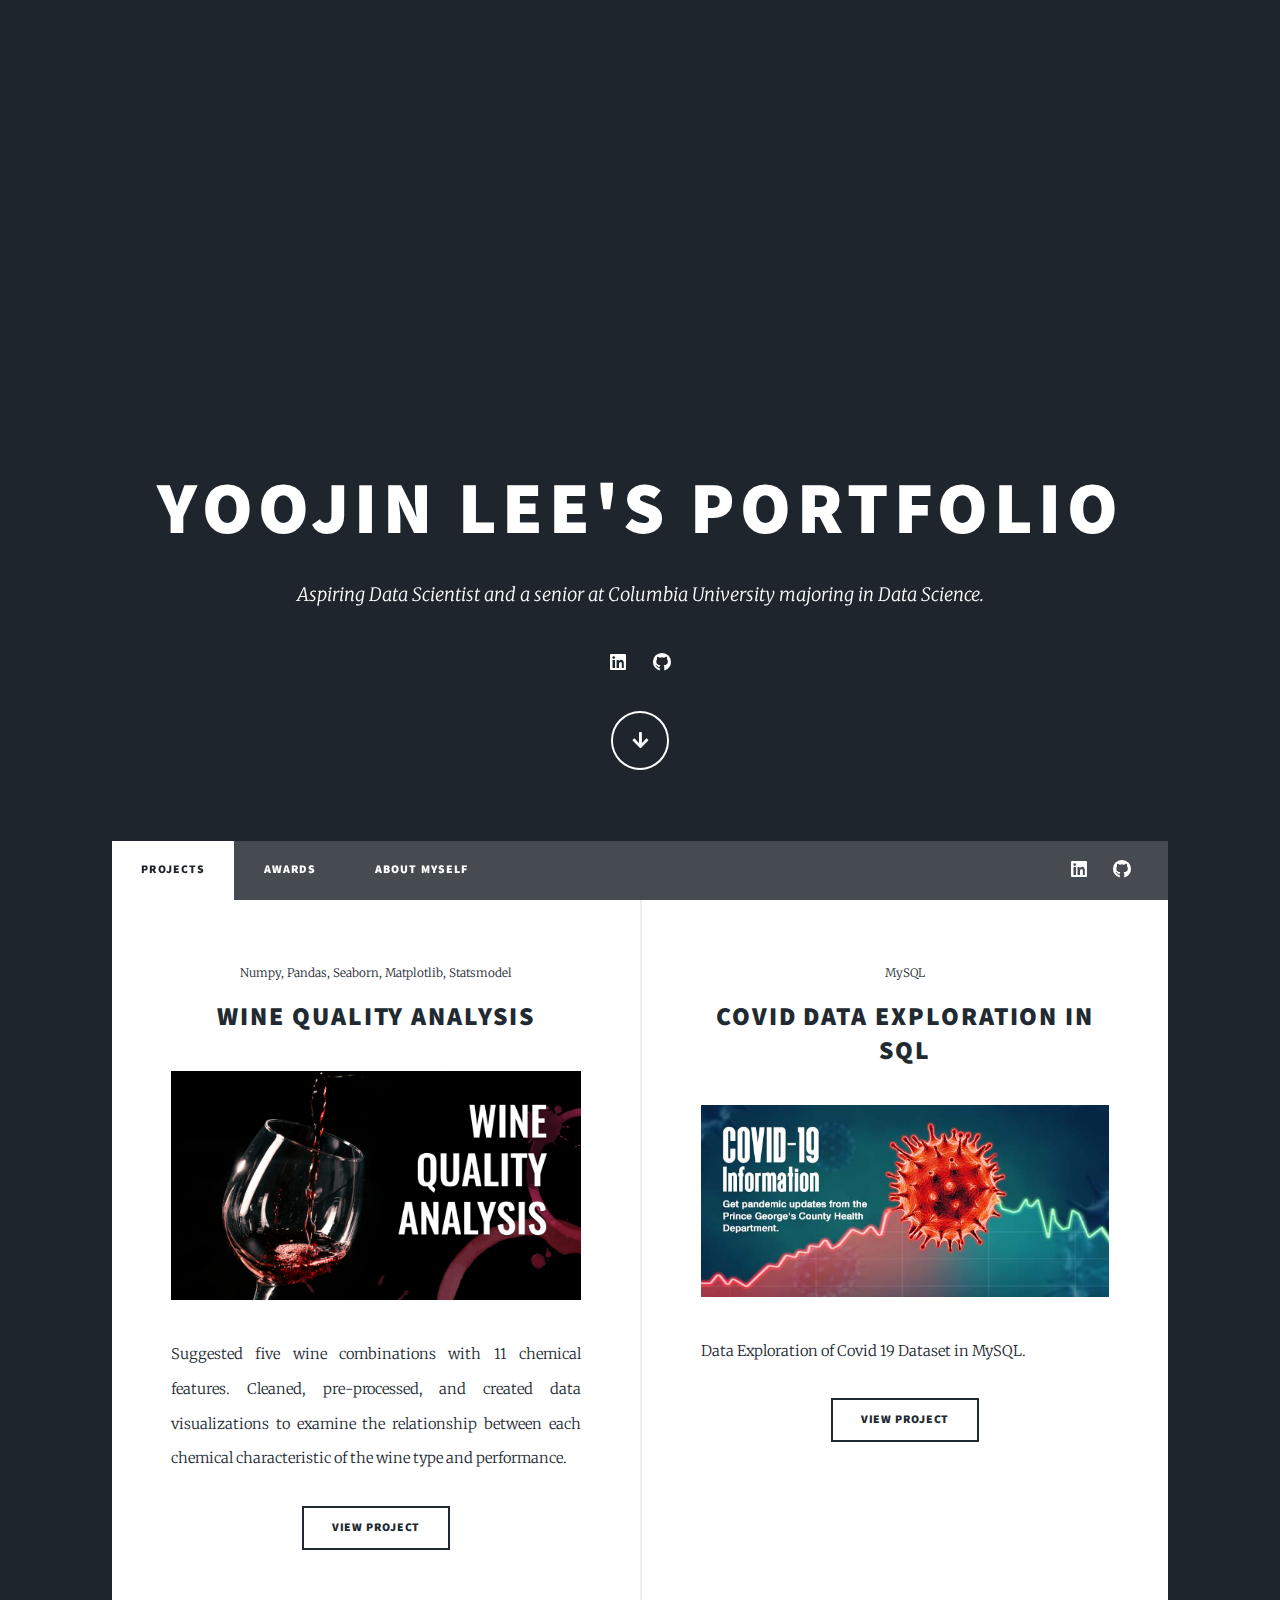
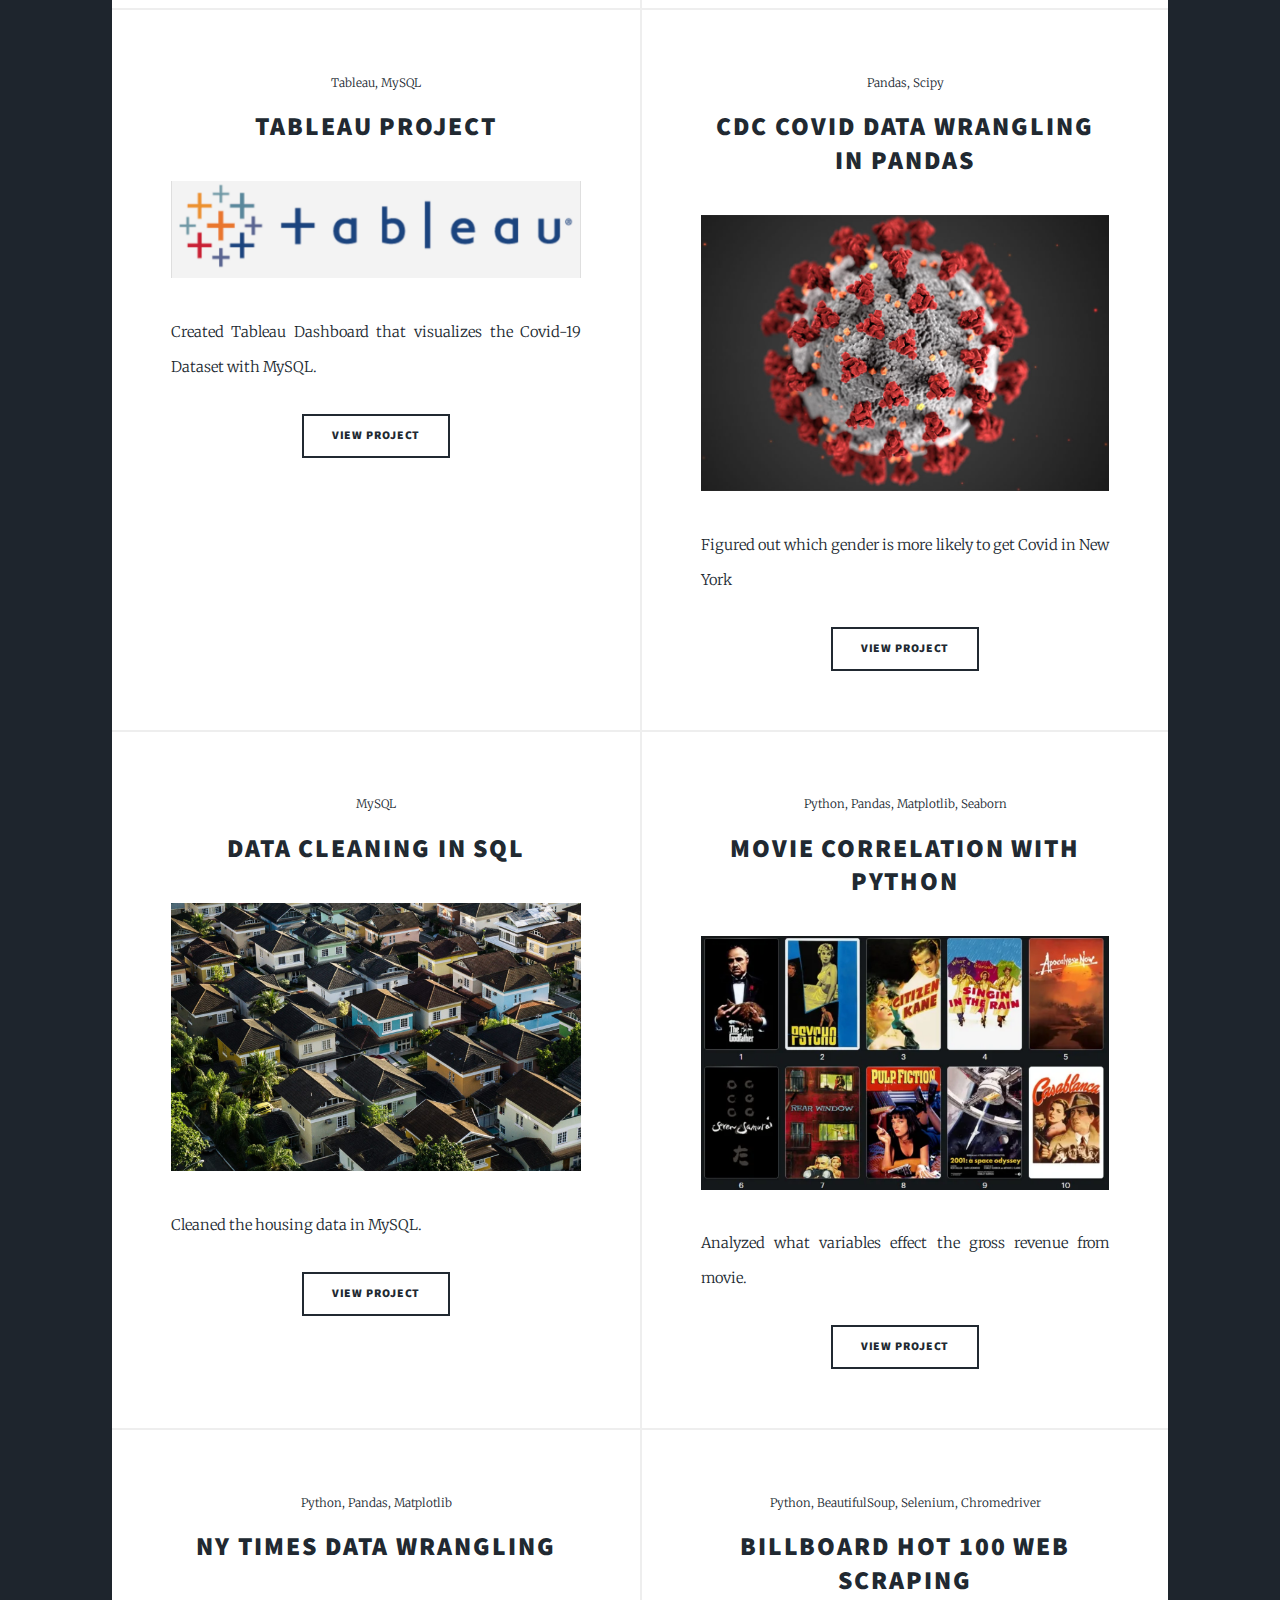
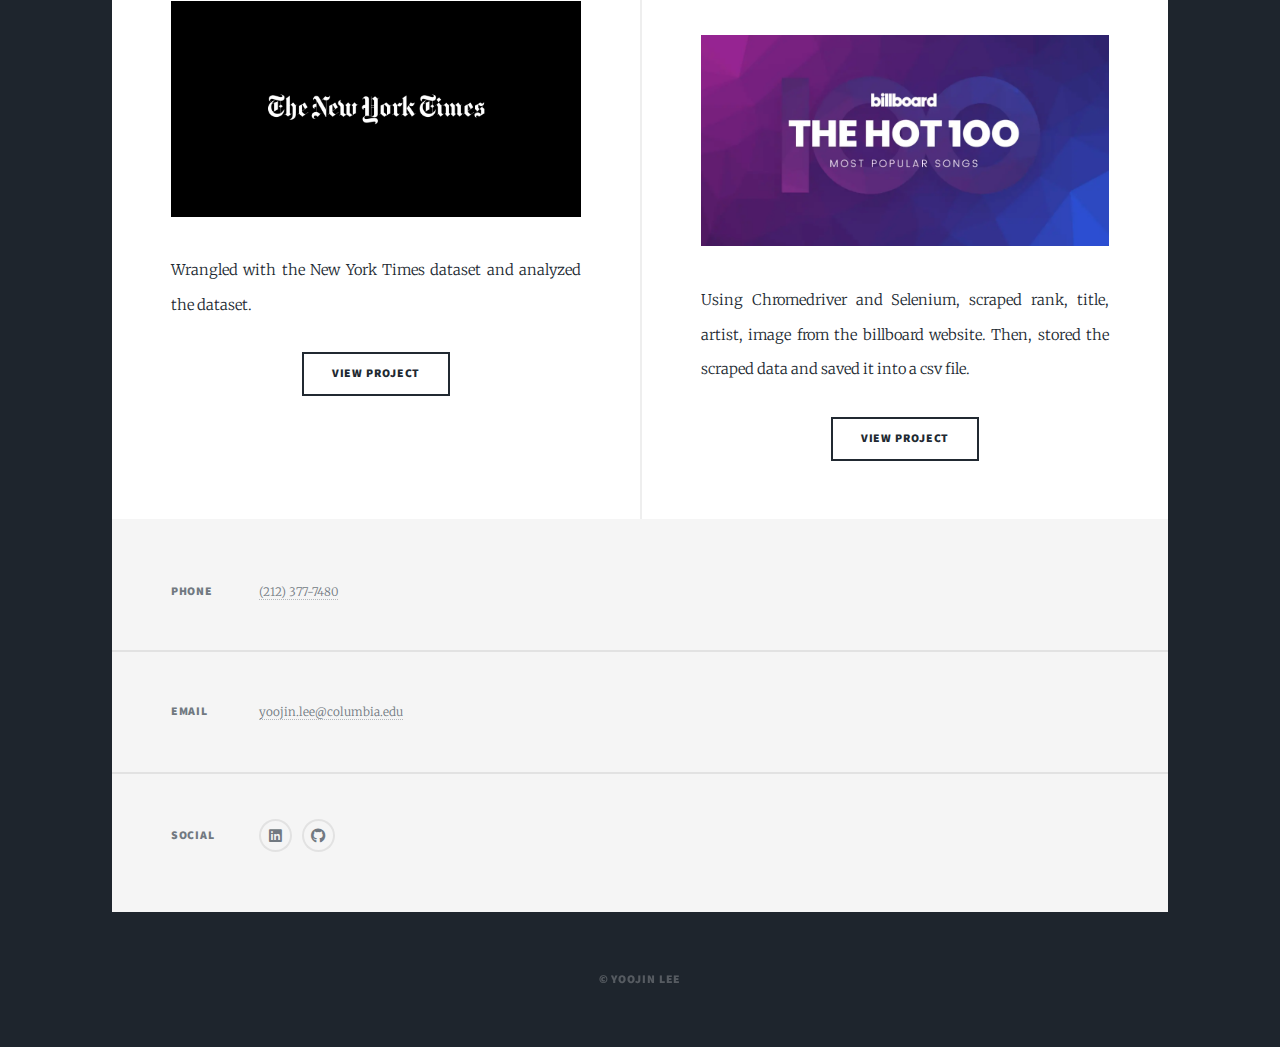
==== commit e37fad42: "Update index.html" ====
--- a/index.html
+++ b/index.html
@@ -65,7 +65,7 @@
 										</a></h2>
 									</header>
 									<a href="#" class="image fit"><img src="images/wine.png" alt="" /></a>
-									<p>Suggested five wine combinations with 11 chemical features.</p>
+									<p>Suggested five wine combinations with 11 chemical features. Cleaned, pre-processed, and created data visualizations to examine the relationship between each chemical characteristic of the wine type and performance.</p>
 									<ul class="actions special">
 										<li><a href="https://github.com/yl540016/PortfolioProjects/blob/main/WineQualityAnalysis.ipynb" class="button">View Project</a></li>
 									</ul>
@@ -93,7 +93,7 @@
 										</a></h2>
 									</header>
 									<a href="#" class="image fit"><img src="images/tableau.png" alt="" /></a>
-									<p> Created Tableau Dashboard that visualizes the Covid-19 Dataset with MySQL.</p>
+									<p> Created Tableau Dashboard that visualizes the Covid-19 Dataset with MySQL. </p>
 									<ul class="actions special">
 										<li><a href="https://public.tableau.com/app/profile/yoojin.lee/viz/CovidDashboard_16798632311930/Dashboard1#1" class="button">View Project</a></li>
 									</ul>
@@ -221,4 +221,4 @@
 			<script src="assets/js/main.js"></script>
 
 	</body>
-</html>+</html>
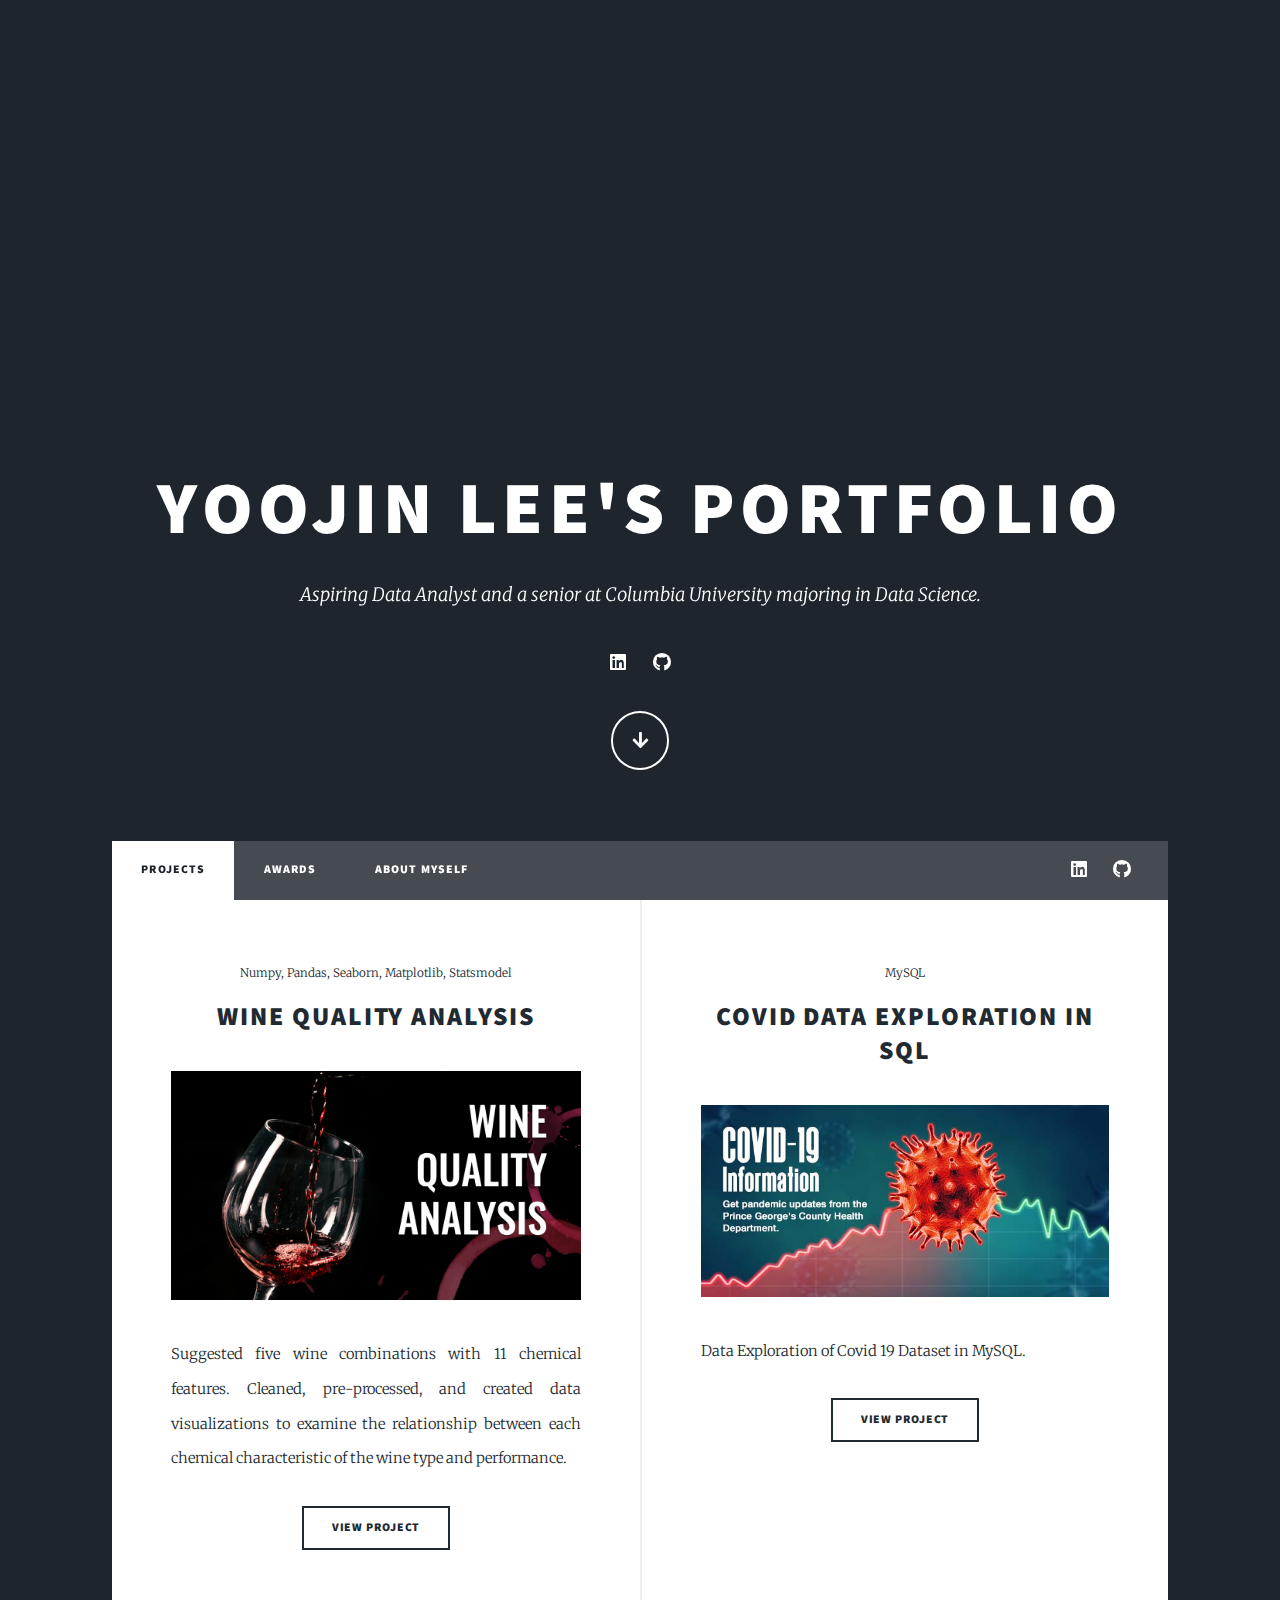
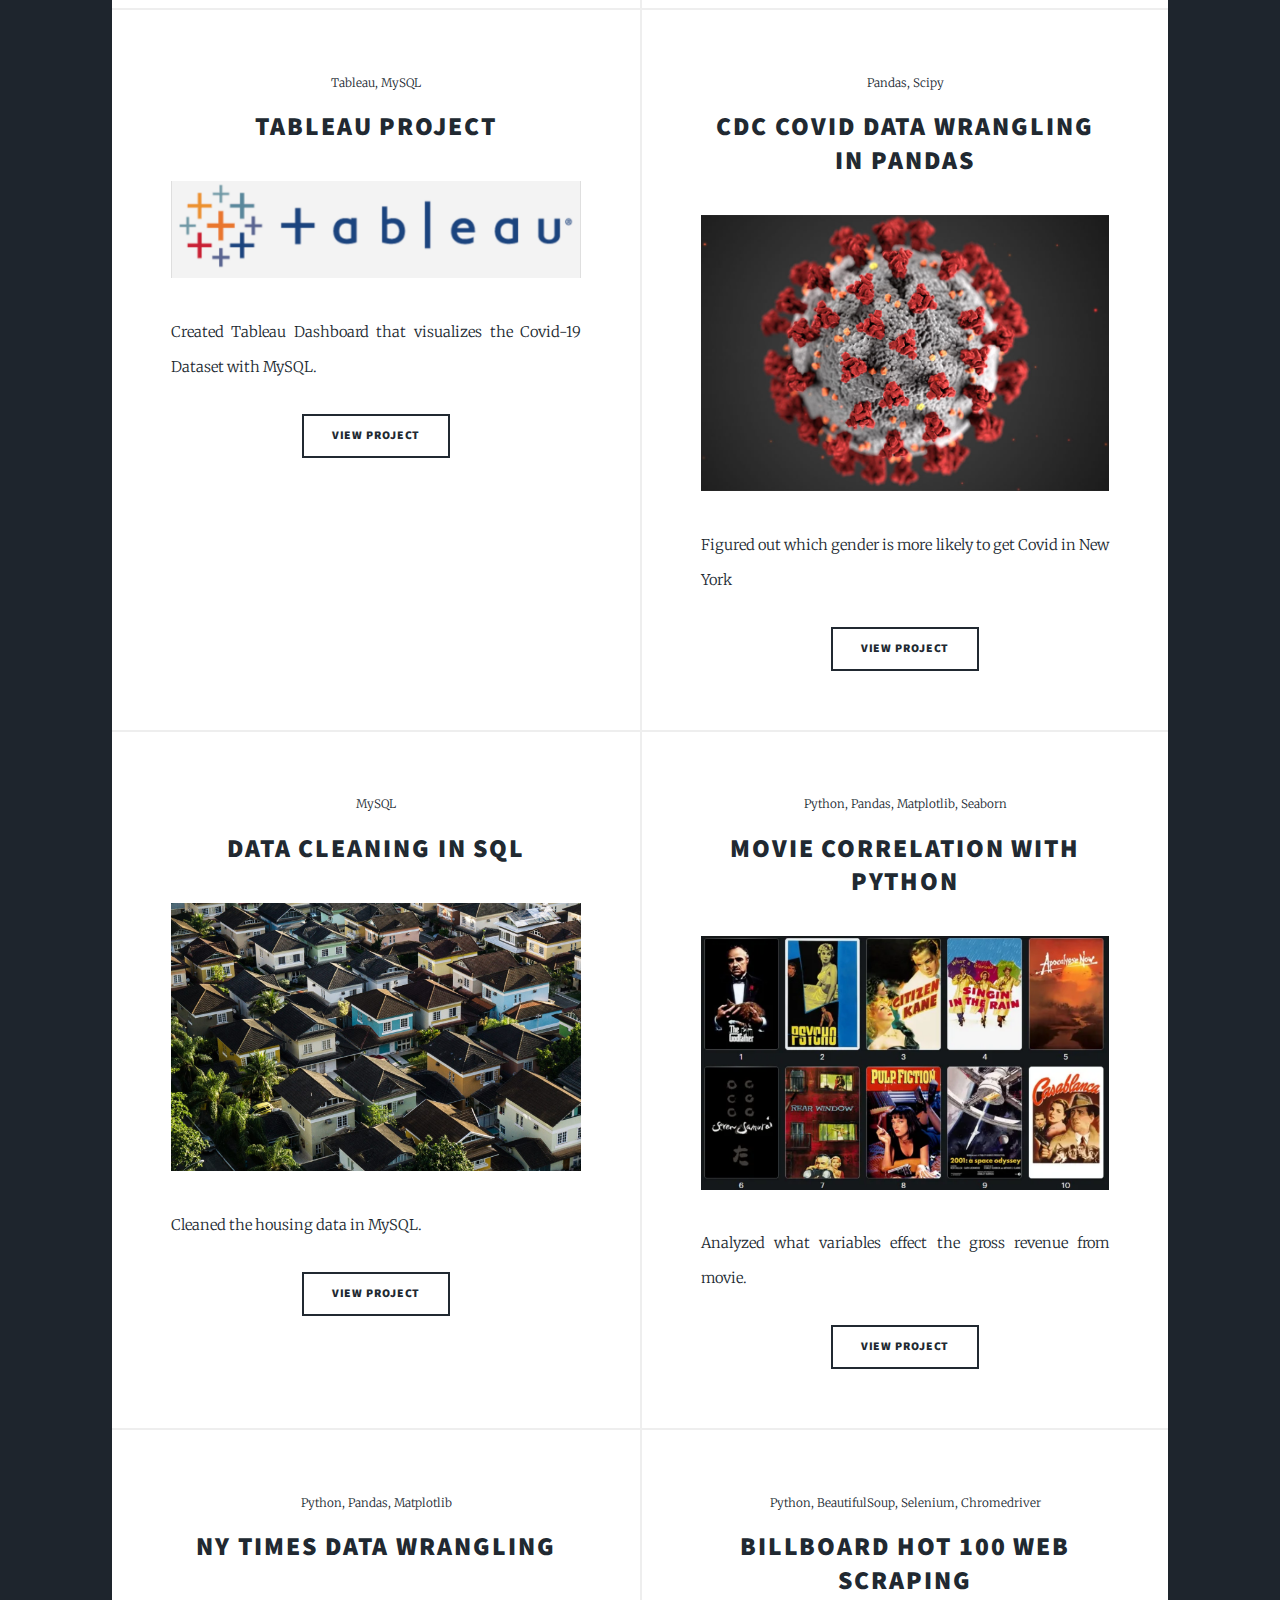
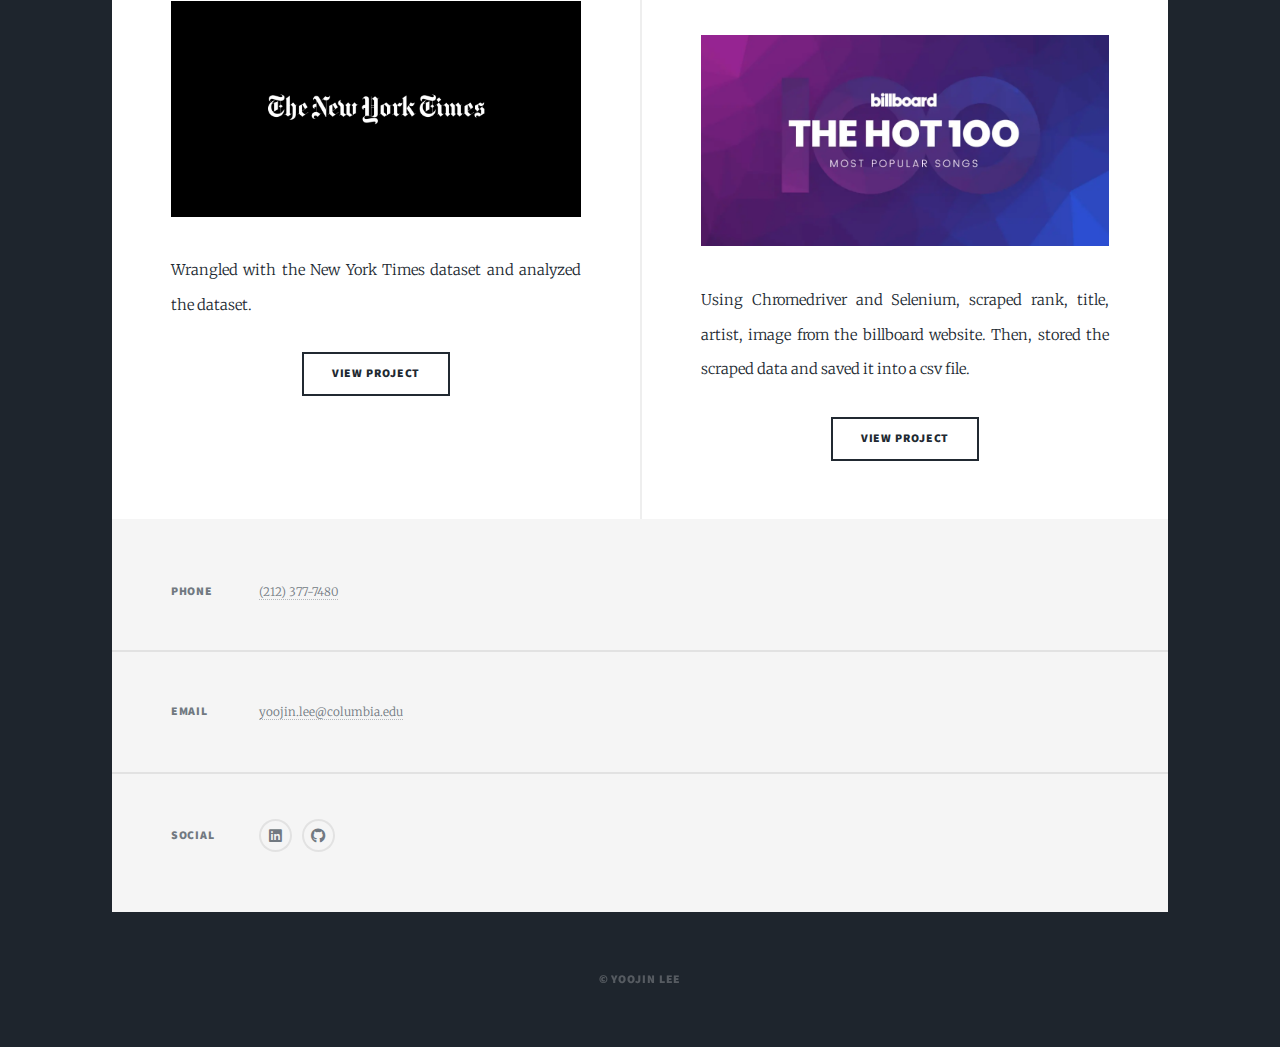
==== commit d140c3da: "Update index.html" ====
--- a/index.html
+++ b/index.html
@@ -21,7 +21,7 @@
 					<div id="intro">
 						<h1>Yoojin Lee's Portfolio<br />
 						</h1>
-						<p>Aspiring Data Scientist and a senior at Columbia University majoring in Data Science. <a href="https://html5up.net"></a><br />
+						<p>Aspiring Data Analyst and a senior at Columbia University majoring in Data Science. <a href="https://html5up.net"></a><br />
 						 <a href="https://html5up.net/license"></a></p>
 						 <ul class="icons">
 						<li><a href="https://www.linkedin.com/in/yoojinleeee/" class="icon brands fa-linkedin"><span class="label">LinkedIn</span></a></li>
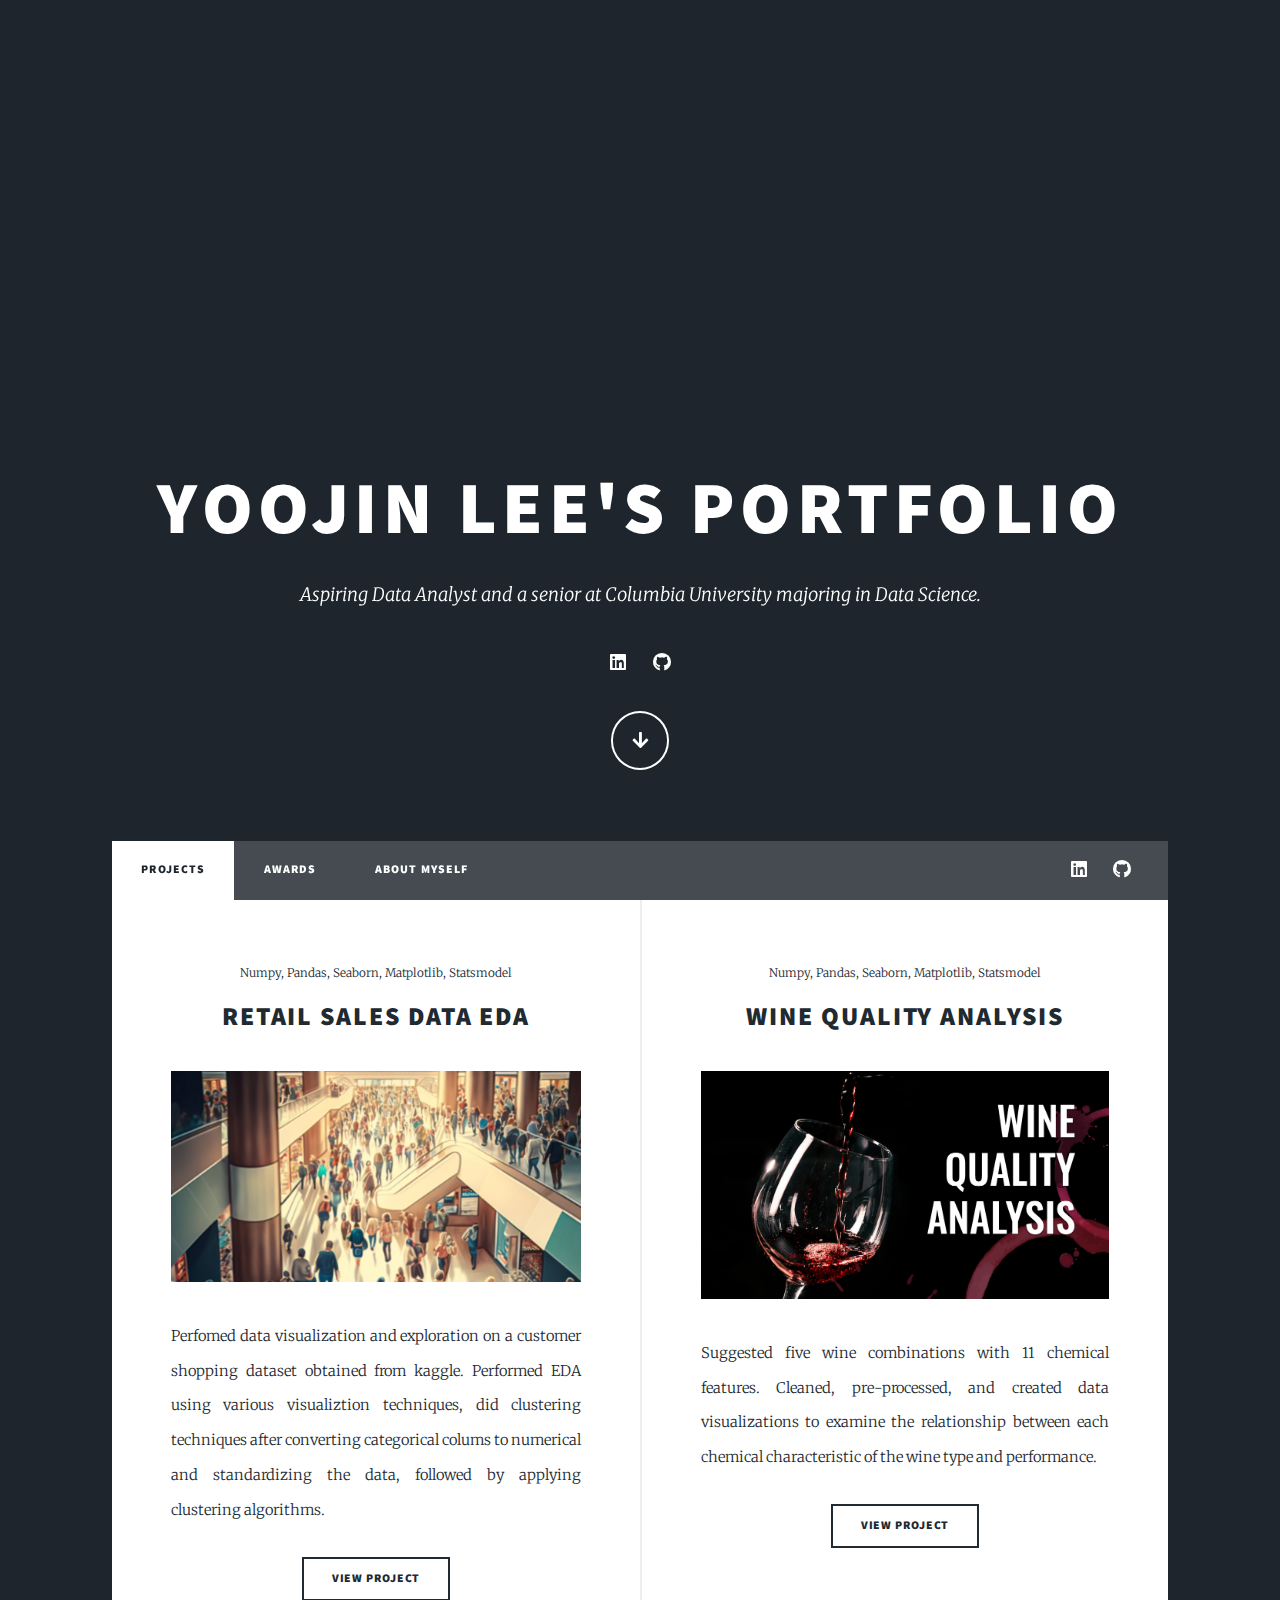
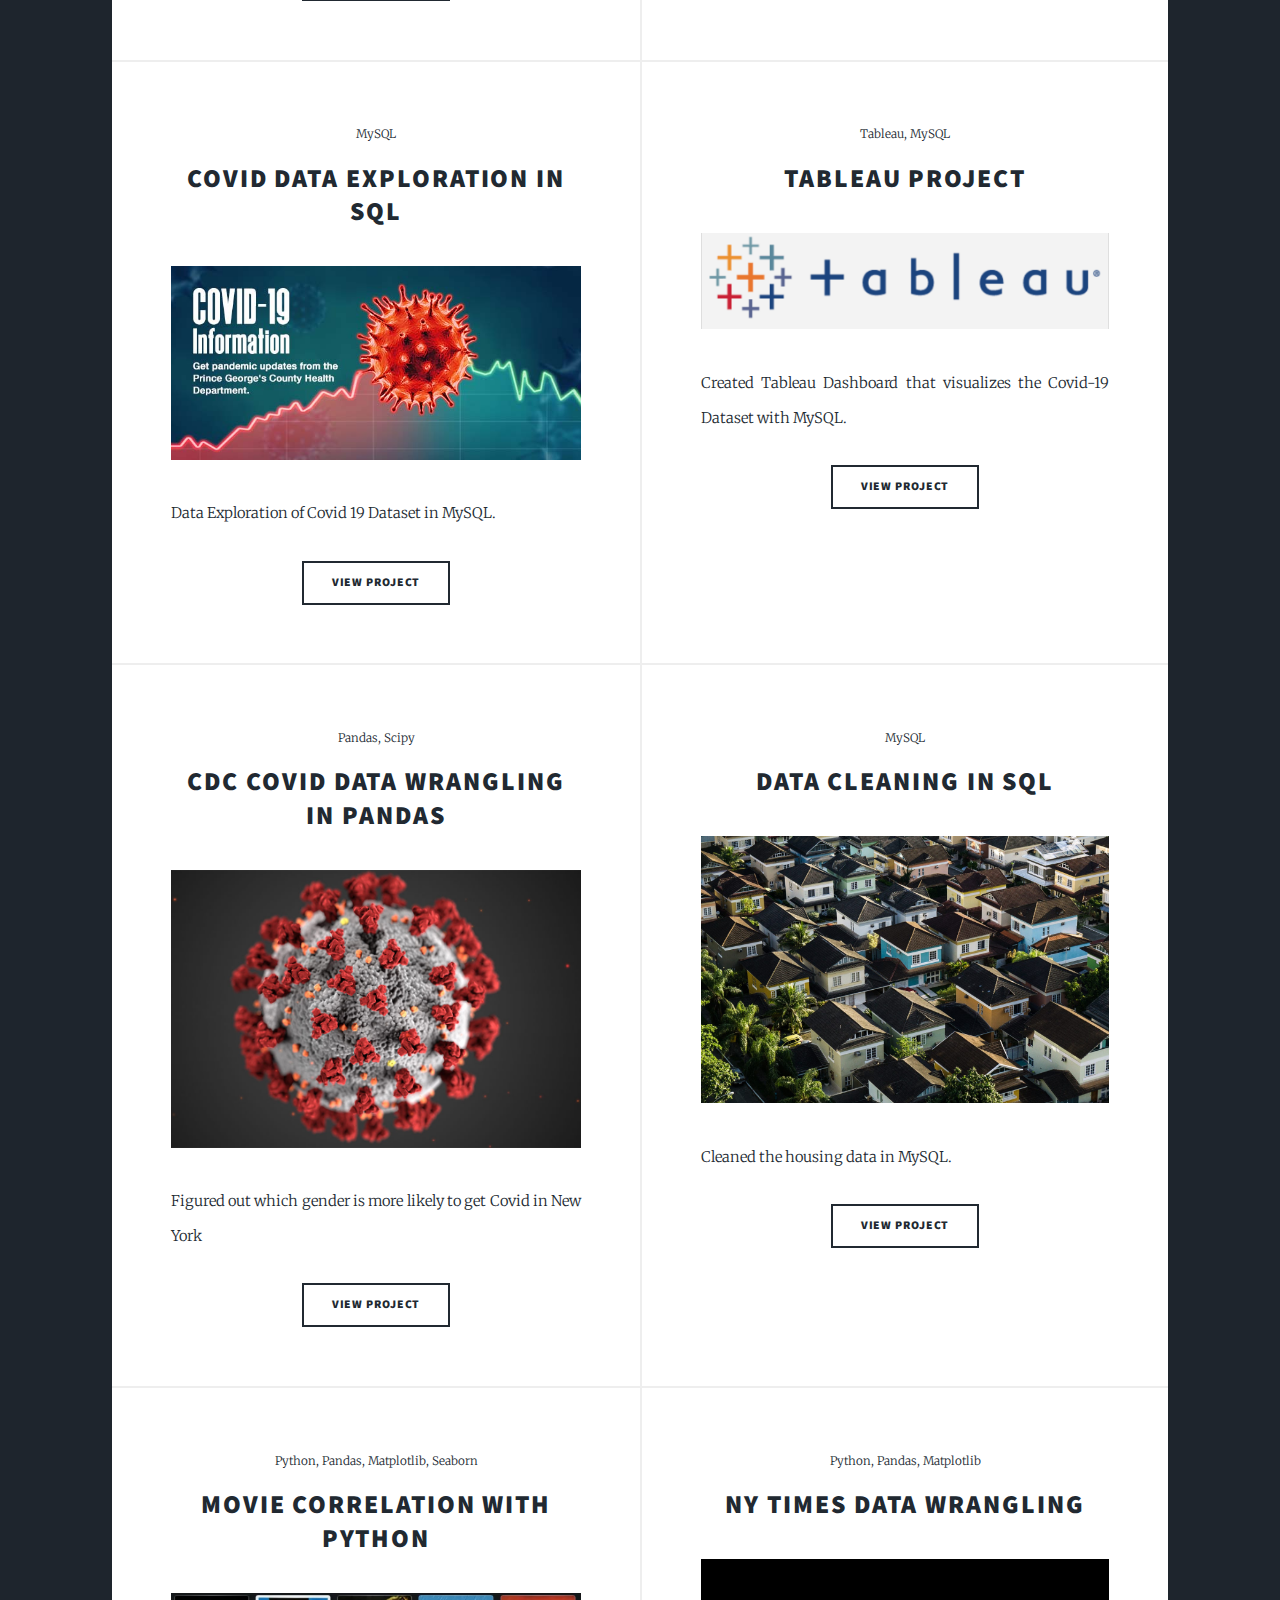
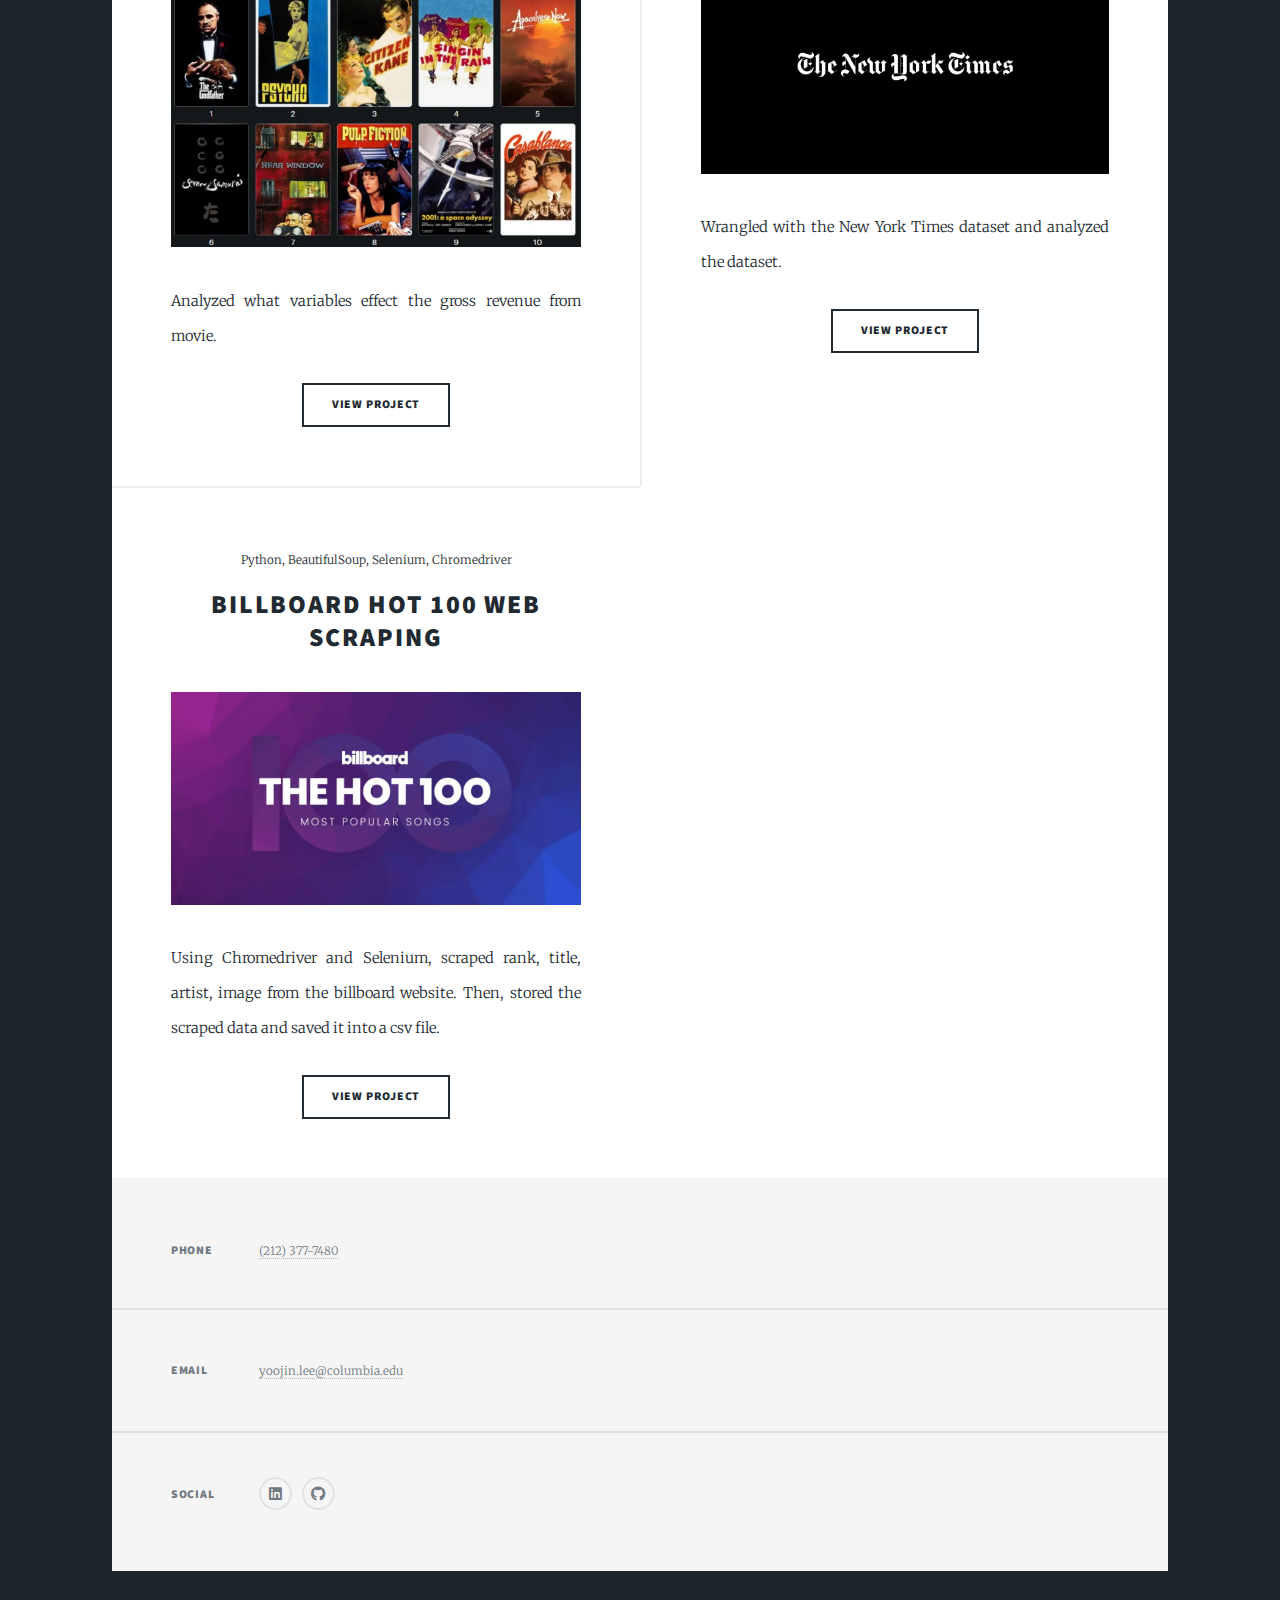
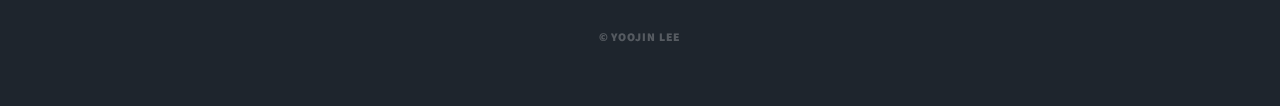
==== commit ccd5b04a: "Update index.html" ====
--- a/index.html
+++ b/index.html
@@ -56,6 +56,20 @@
 
 						<!-- Posts -->
 							<section class="posts">
+								
+								<!-- Customer Shopping Dataset-->	
+								<article>
+									<header>
+										<span class="date">Numpy, Pandas, Seaborn, Matplotlib, Statsmodel</span>
+										<h2><a href="#">Retail Sales Data EDA<br />
+										</a></h2>
+									</header>
+									<a href="#" class="image fit"><img src="images/store.png" alt="" /></a>
+									<p>Perfomed data visualization and exploration on a customer shopping dataset obtained from kaggle. Performed EDA using various visualiztion techniques, did clustering techniques after converting categorical colums to numerical and standardizing the data, followed by applying clustering algorithms. </p>
+									<ul class="actions special">
+										<li><a href="https://github.com/yl540016/PortfolioProjects/blob/main/Customer_Dataset_Explore_Data_Analysis.ipynb" class="button">View Project</a></li>
+									</ul>
+								</article>
 
 								<!-- Wine Quality Analysis-->	
 								<article>
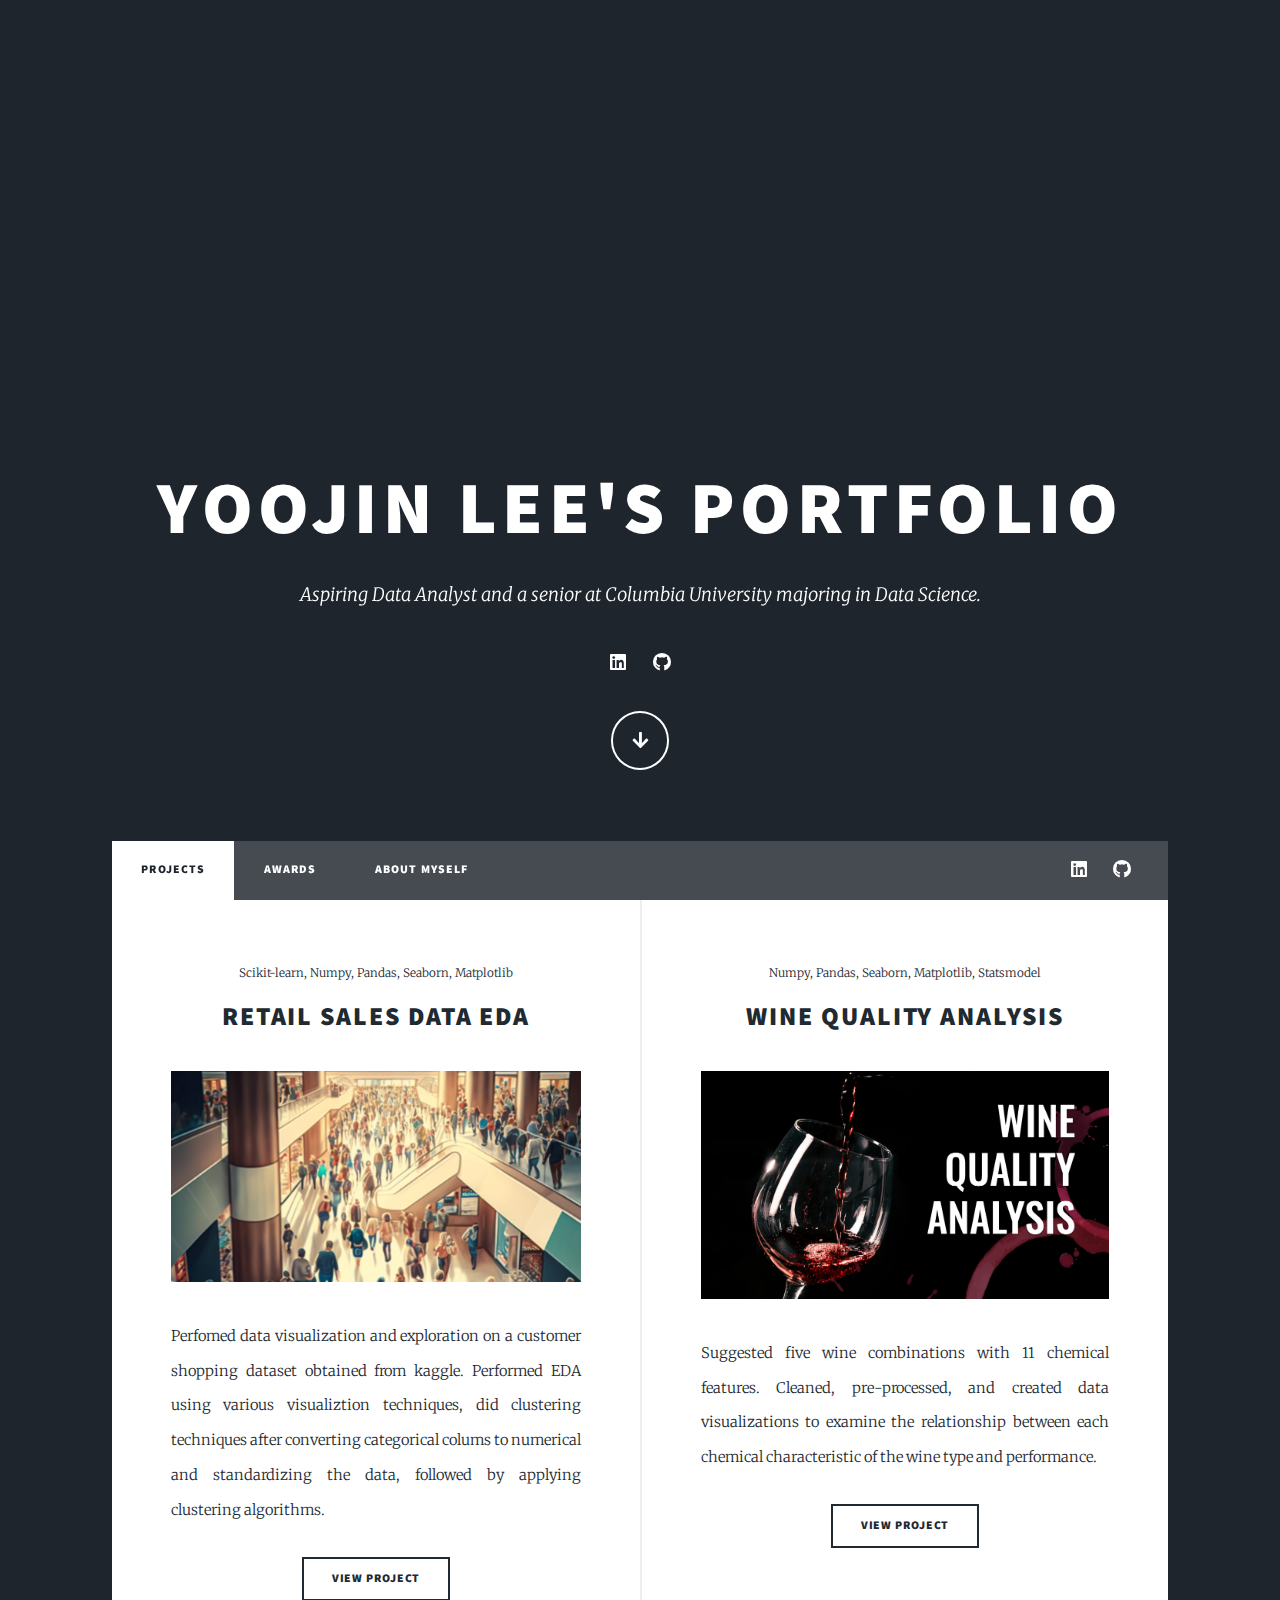
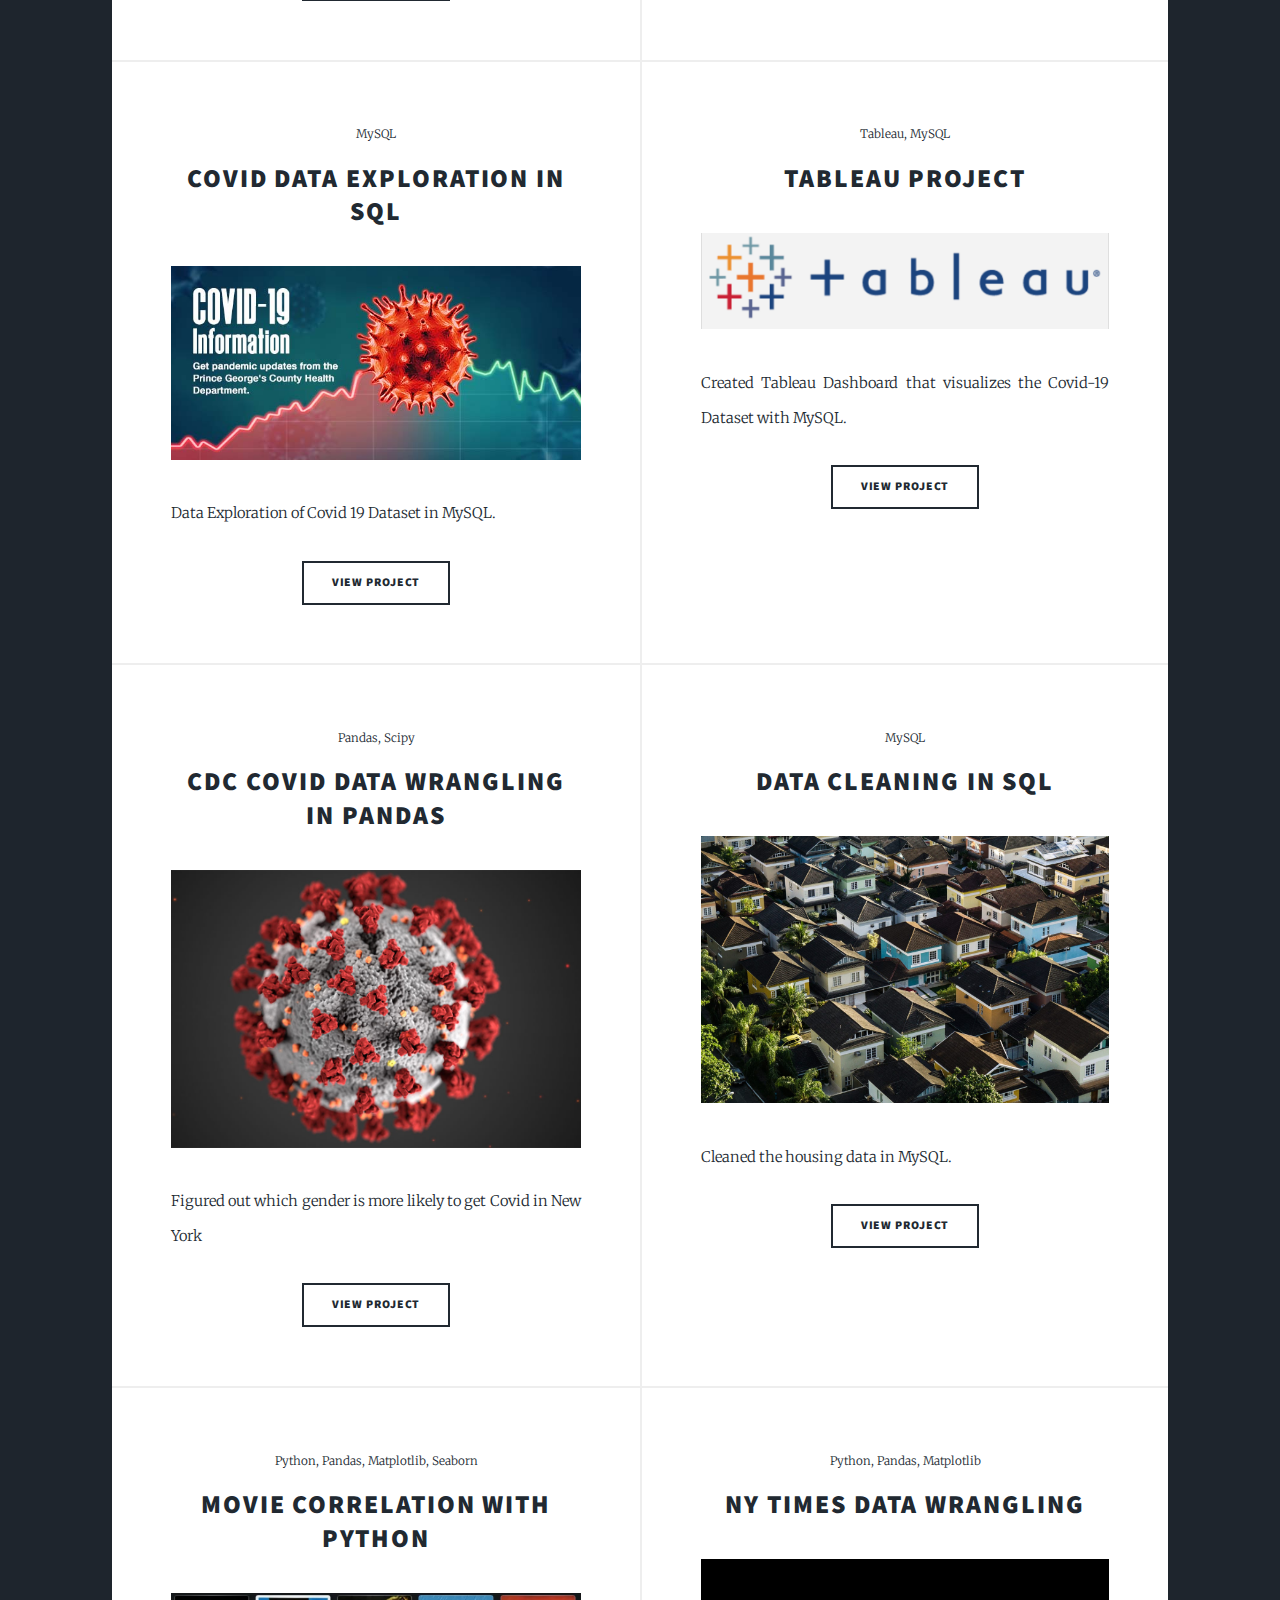
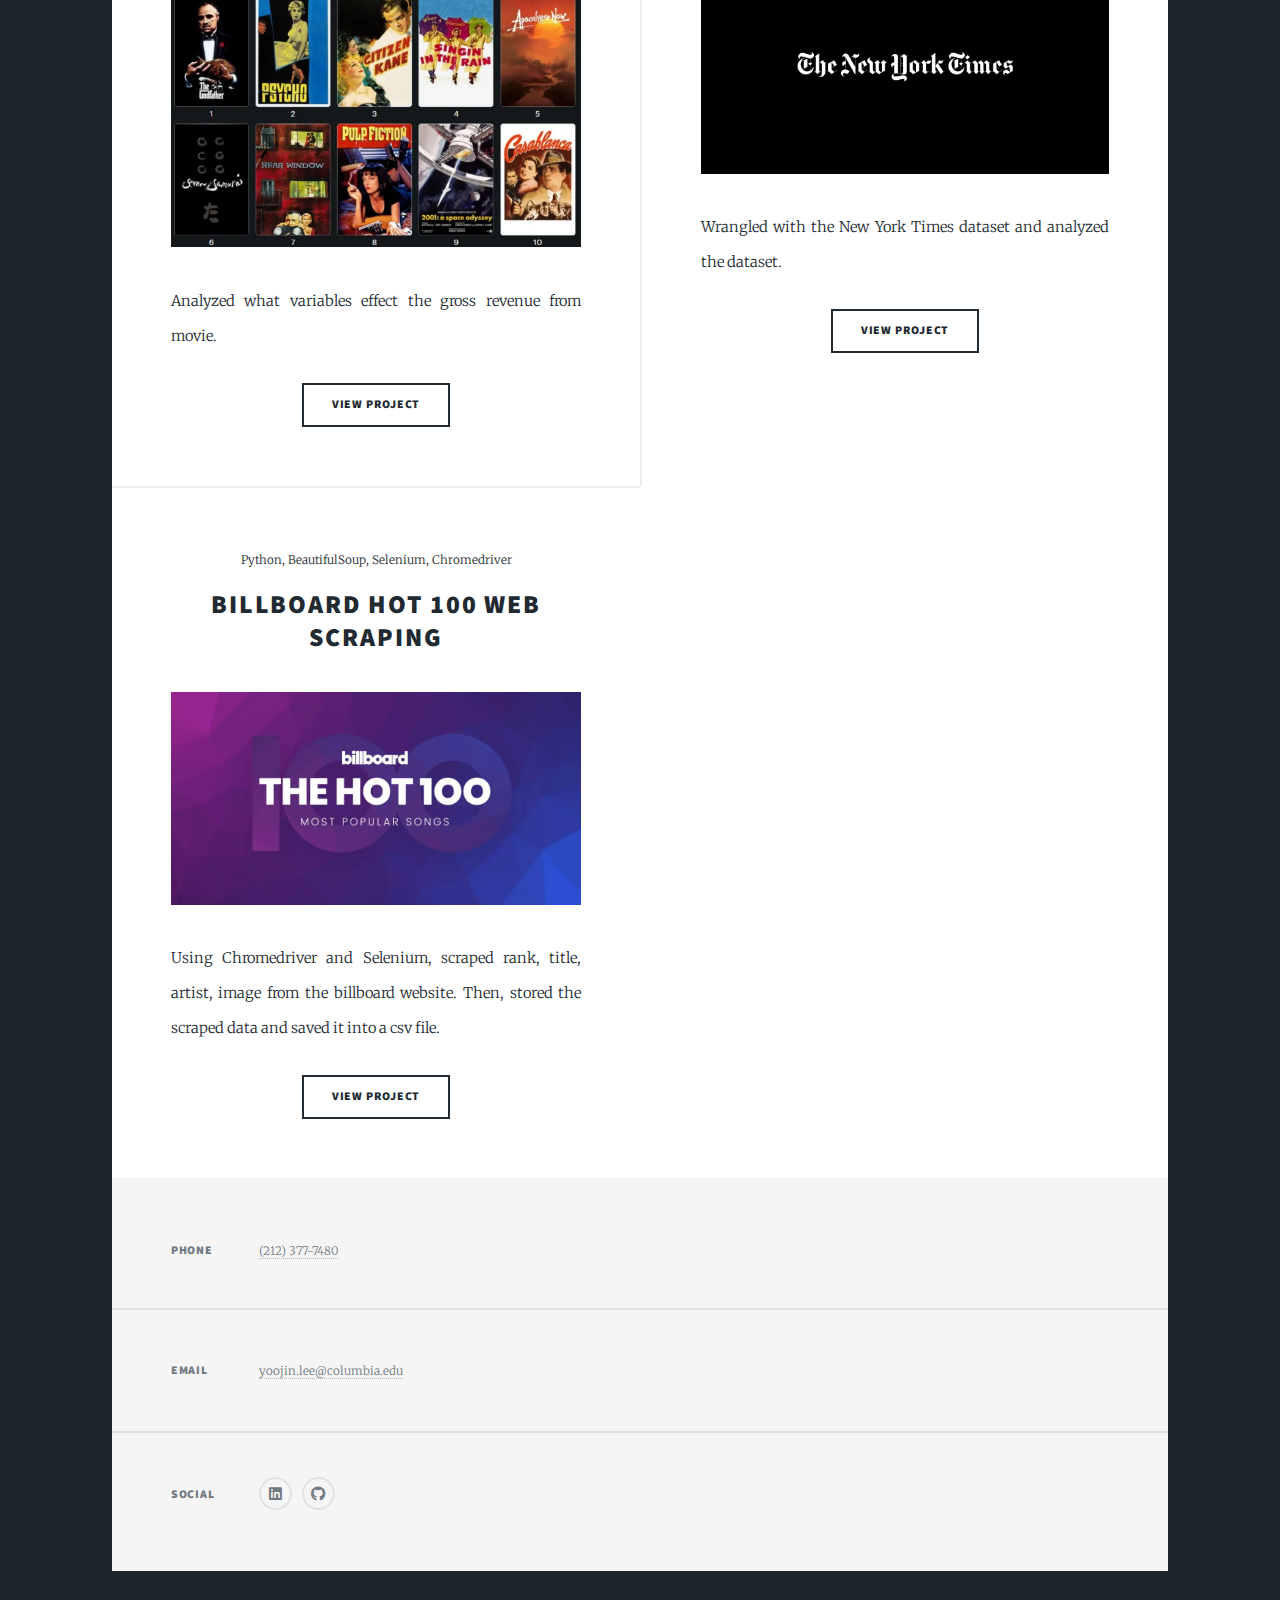
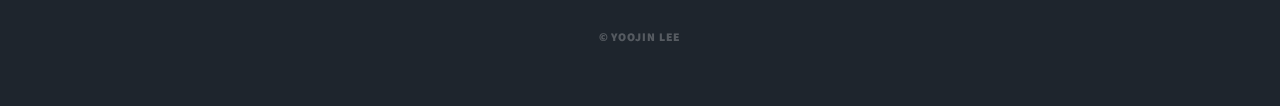
==== commit d4d42fa4: "Update index.html" ====
--- a/index.html
+++ b/index.html
@@ -60,7 +60,7 @@
 								<!-- Customer Shopping Dataset-->	
 								<article>
 									<header>
-										<span class="date">Numpy, Pandas, Seaborn, Matplotlib, Statsmodel</span>
+										<span class="date">Scikit-learn, Numpy, Pandas, Seaborn, Matplotlib</span>
 										<h2><a href="#">Retail Sales Data EDA<br />
 										</a></h2>
 									</header>
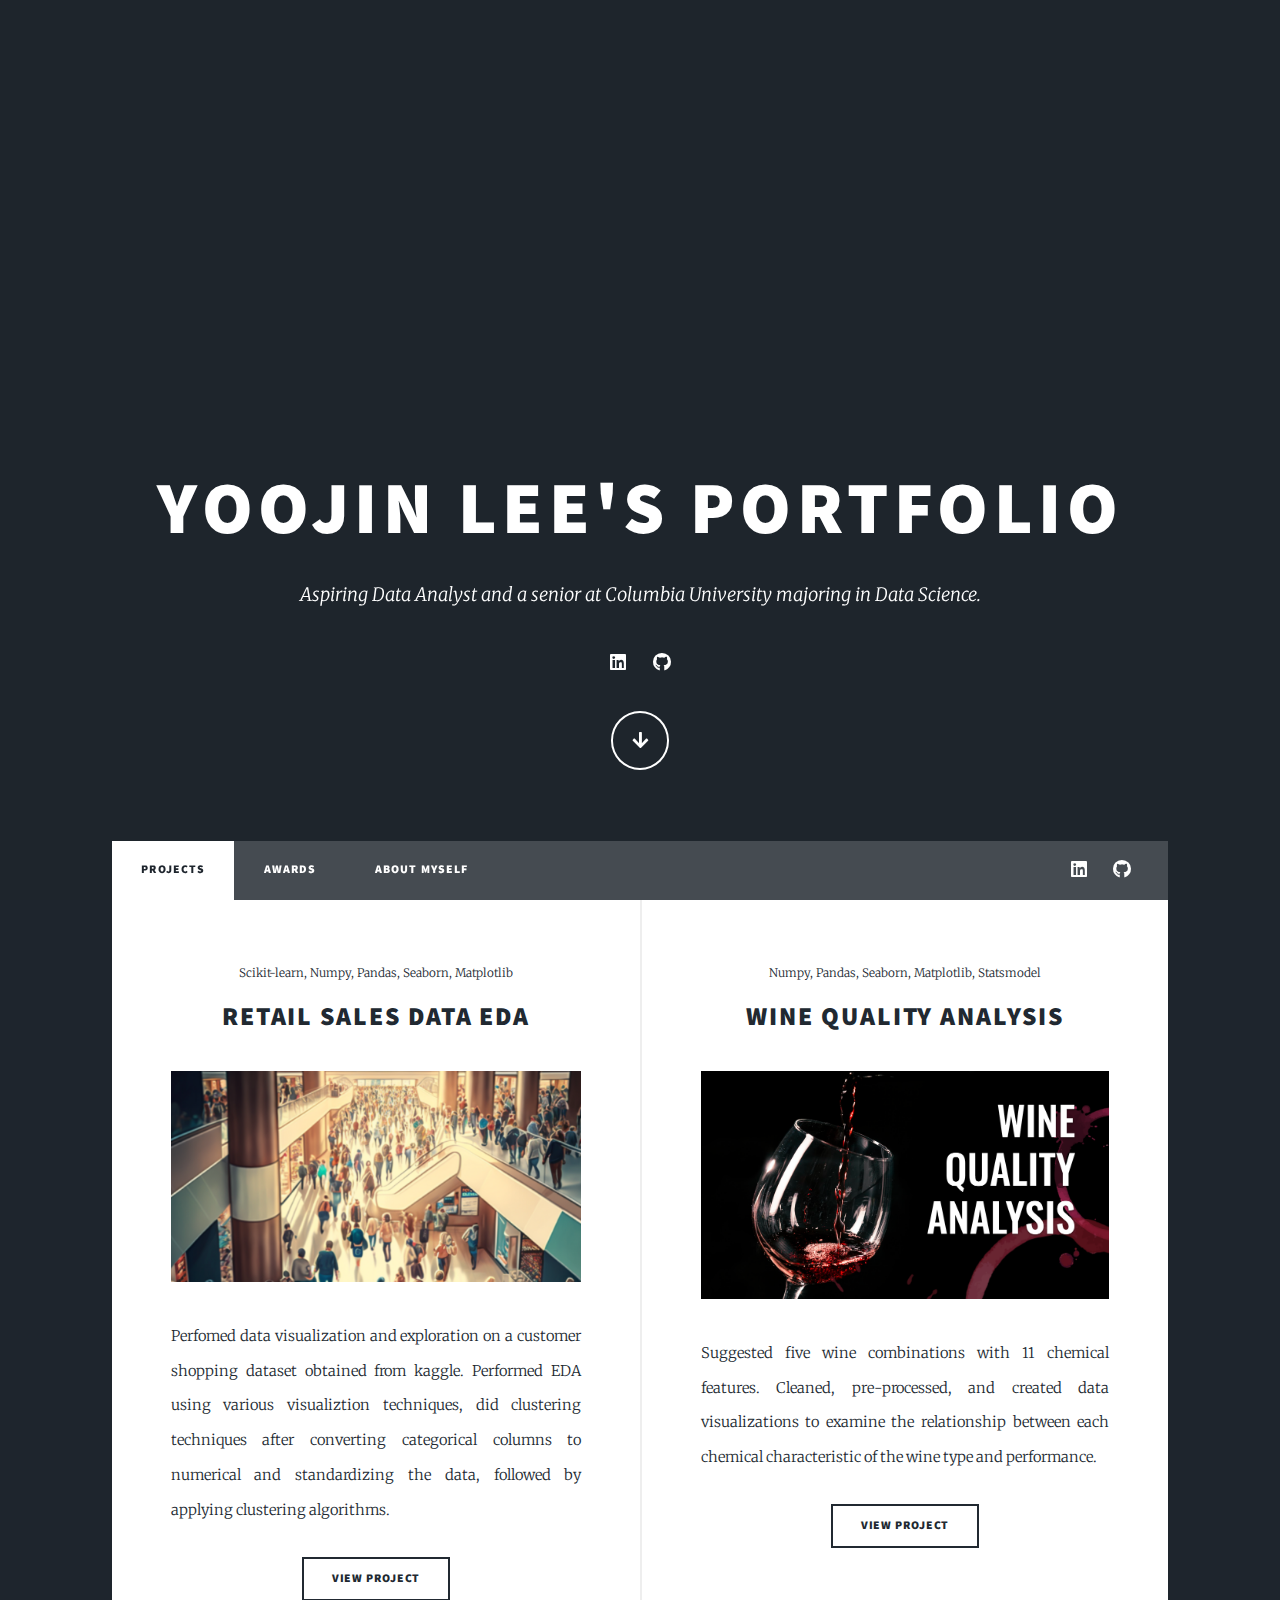
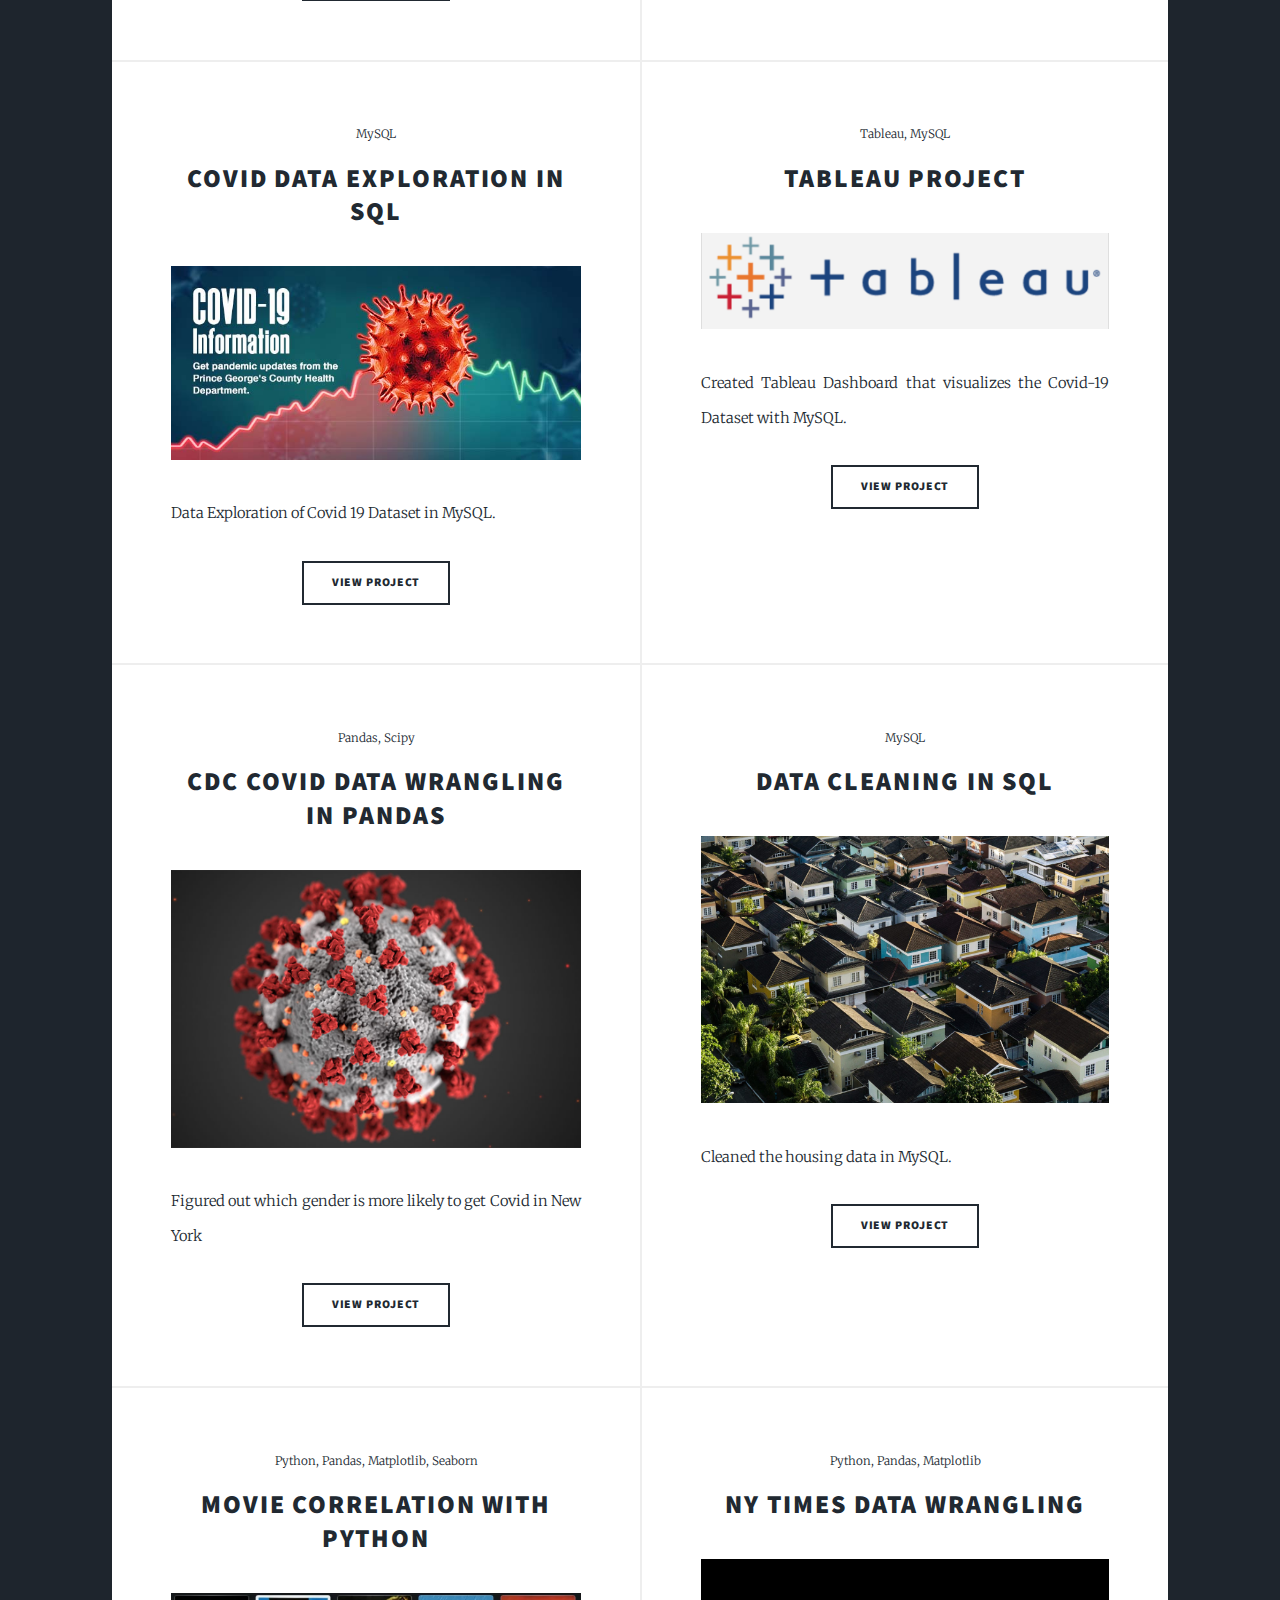
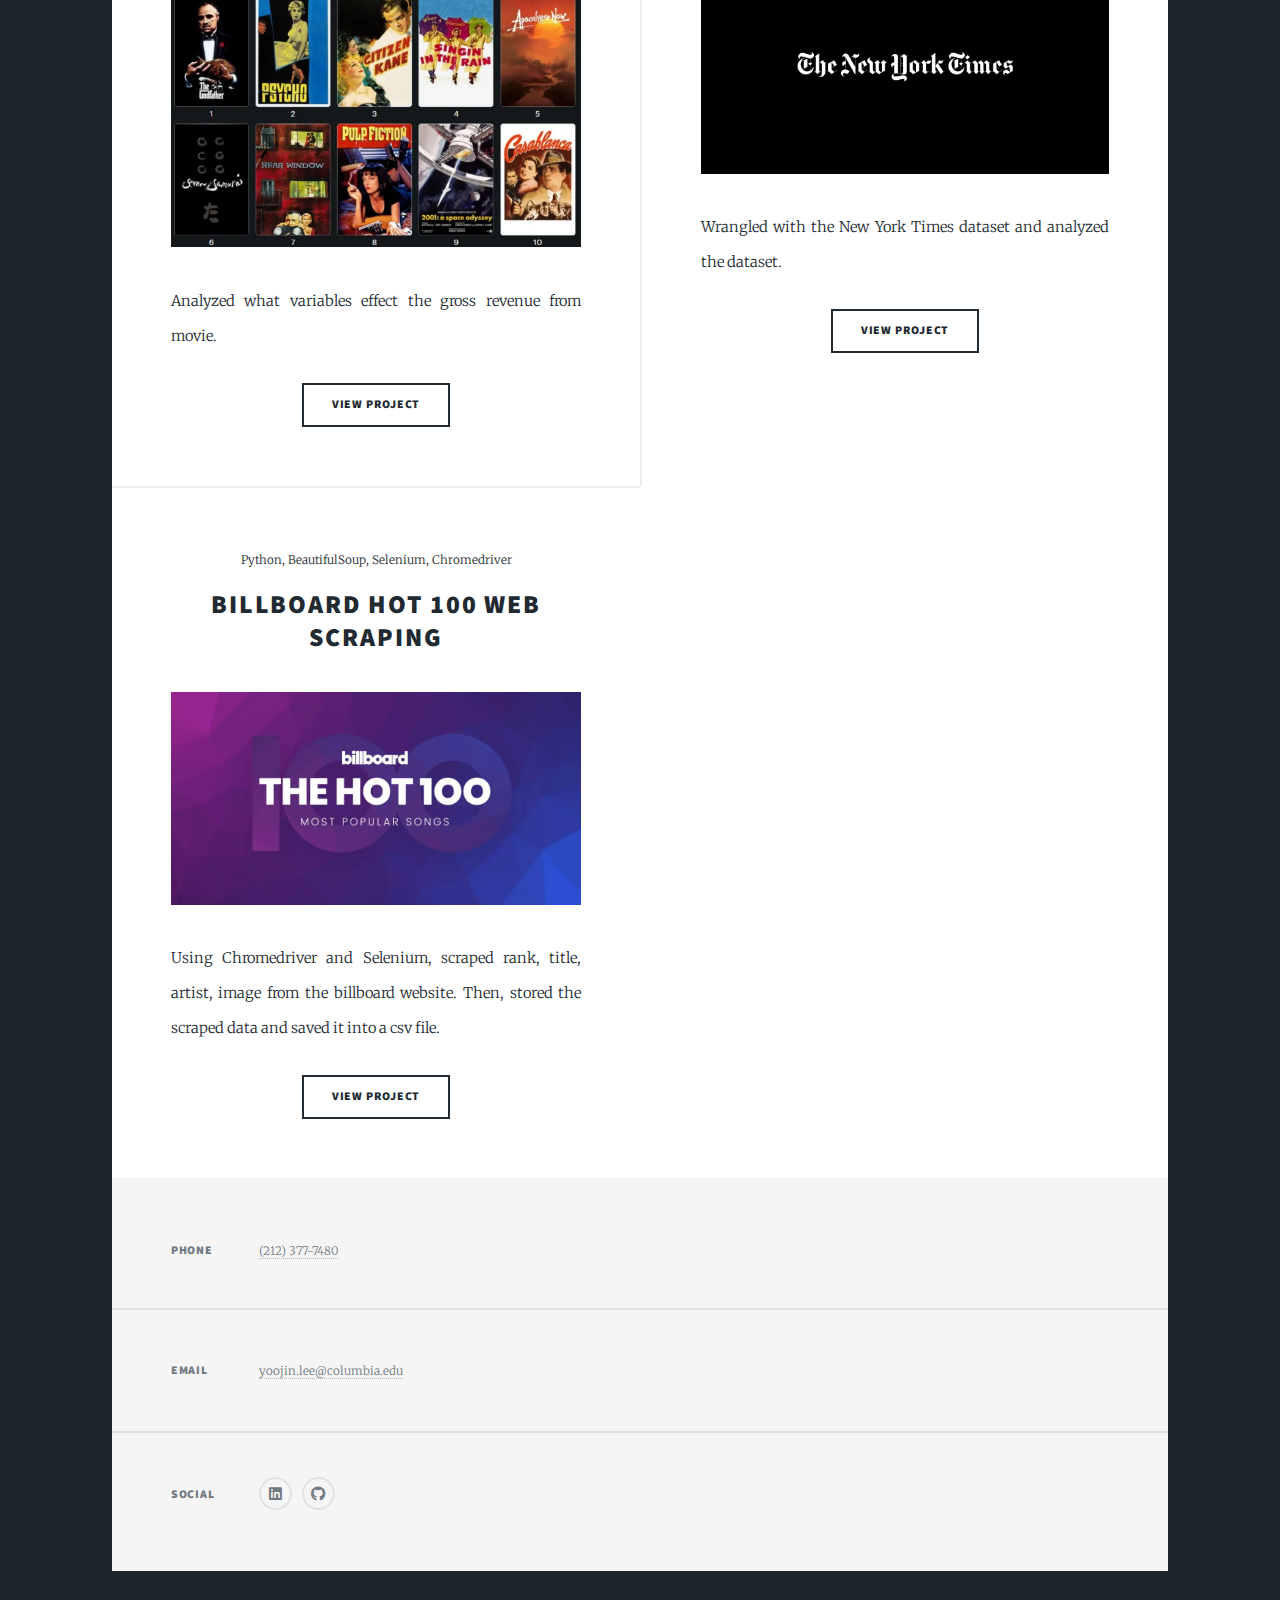
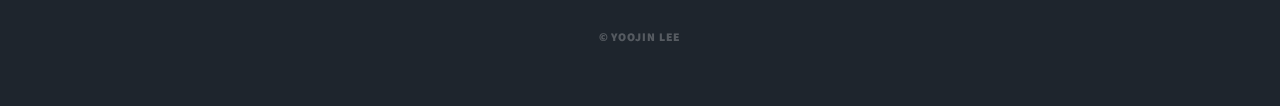
==== commit 93fd34a8: "Update index.html" ====
--- a/index.html
+++ b/index.html
@@ -65,7 +65,7 @@
 										</a></h2>
 									</header>
 									<a href="#" class="image fit"><img src="images/store.png" alt="" /></a>
-									<p>Perfomed data visualization and exploration on a customer shopping dataset obtained from kaggle. Performed EDA using various visualiztion techniques, did clustering techniques after converting categorical colums to numerical and standardizing the data, followed by applying clustering algorithms. </p>
+									<p>Perfomed data visualization and exploration on a customer shopping dataset obtained from kaggle. Performed EDA using various visualiztion techniques, did clustering techniques after converting categorical columns to numerical and standardizing the data, followed by applying clustering algorithms. </p>
 									<ul class="actions special">
 										<li><a href="https://github.com/yl540016/PortfolioProjects/blob/main/Customer_Dataset_Explore_Data_Analysis.ipynb" class="button">View Project</a></li>
 									</ul>
